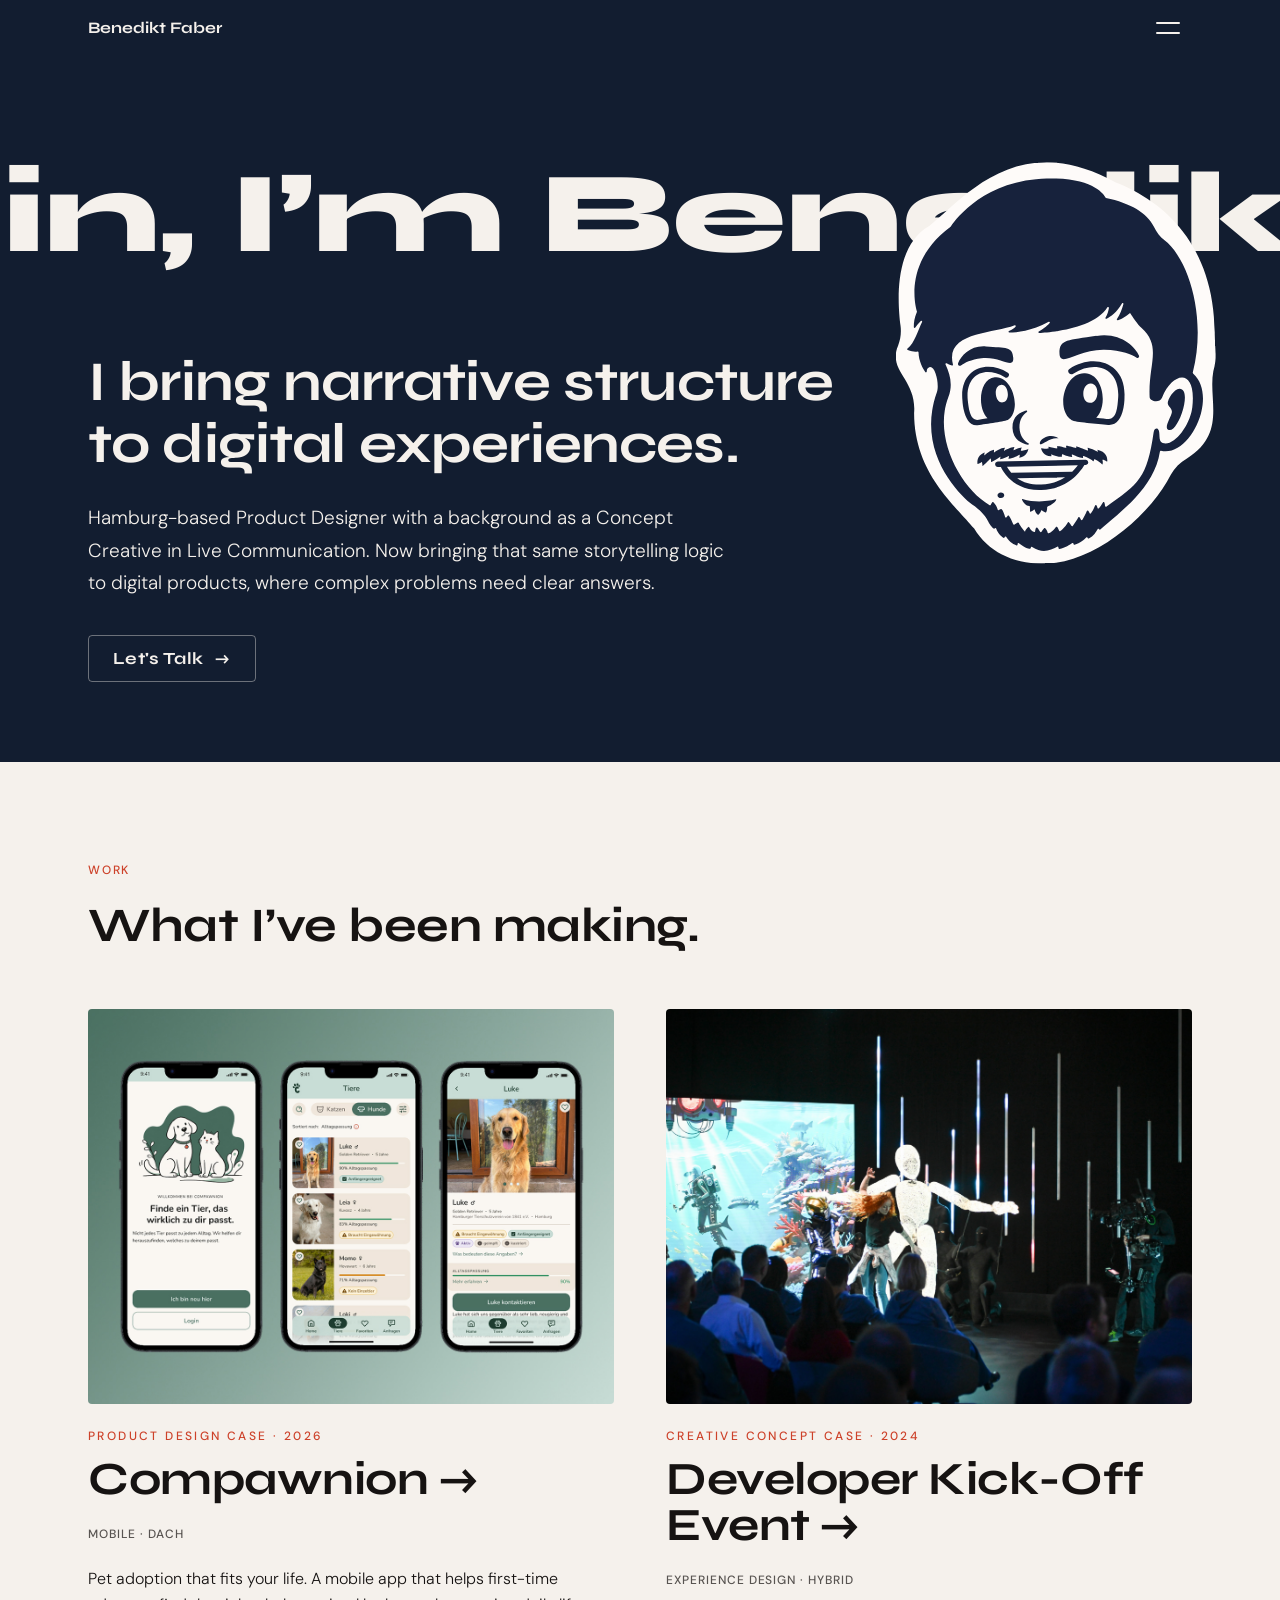
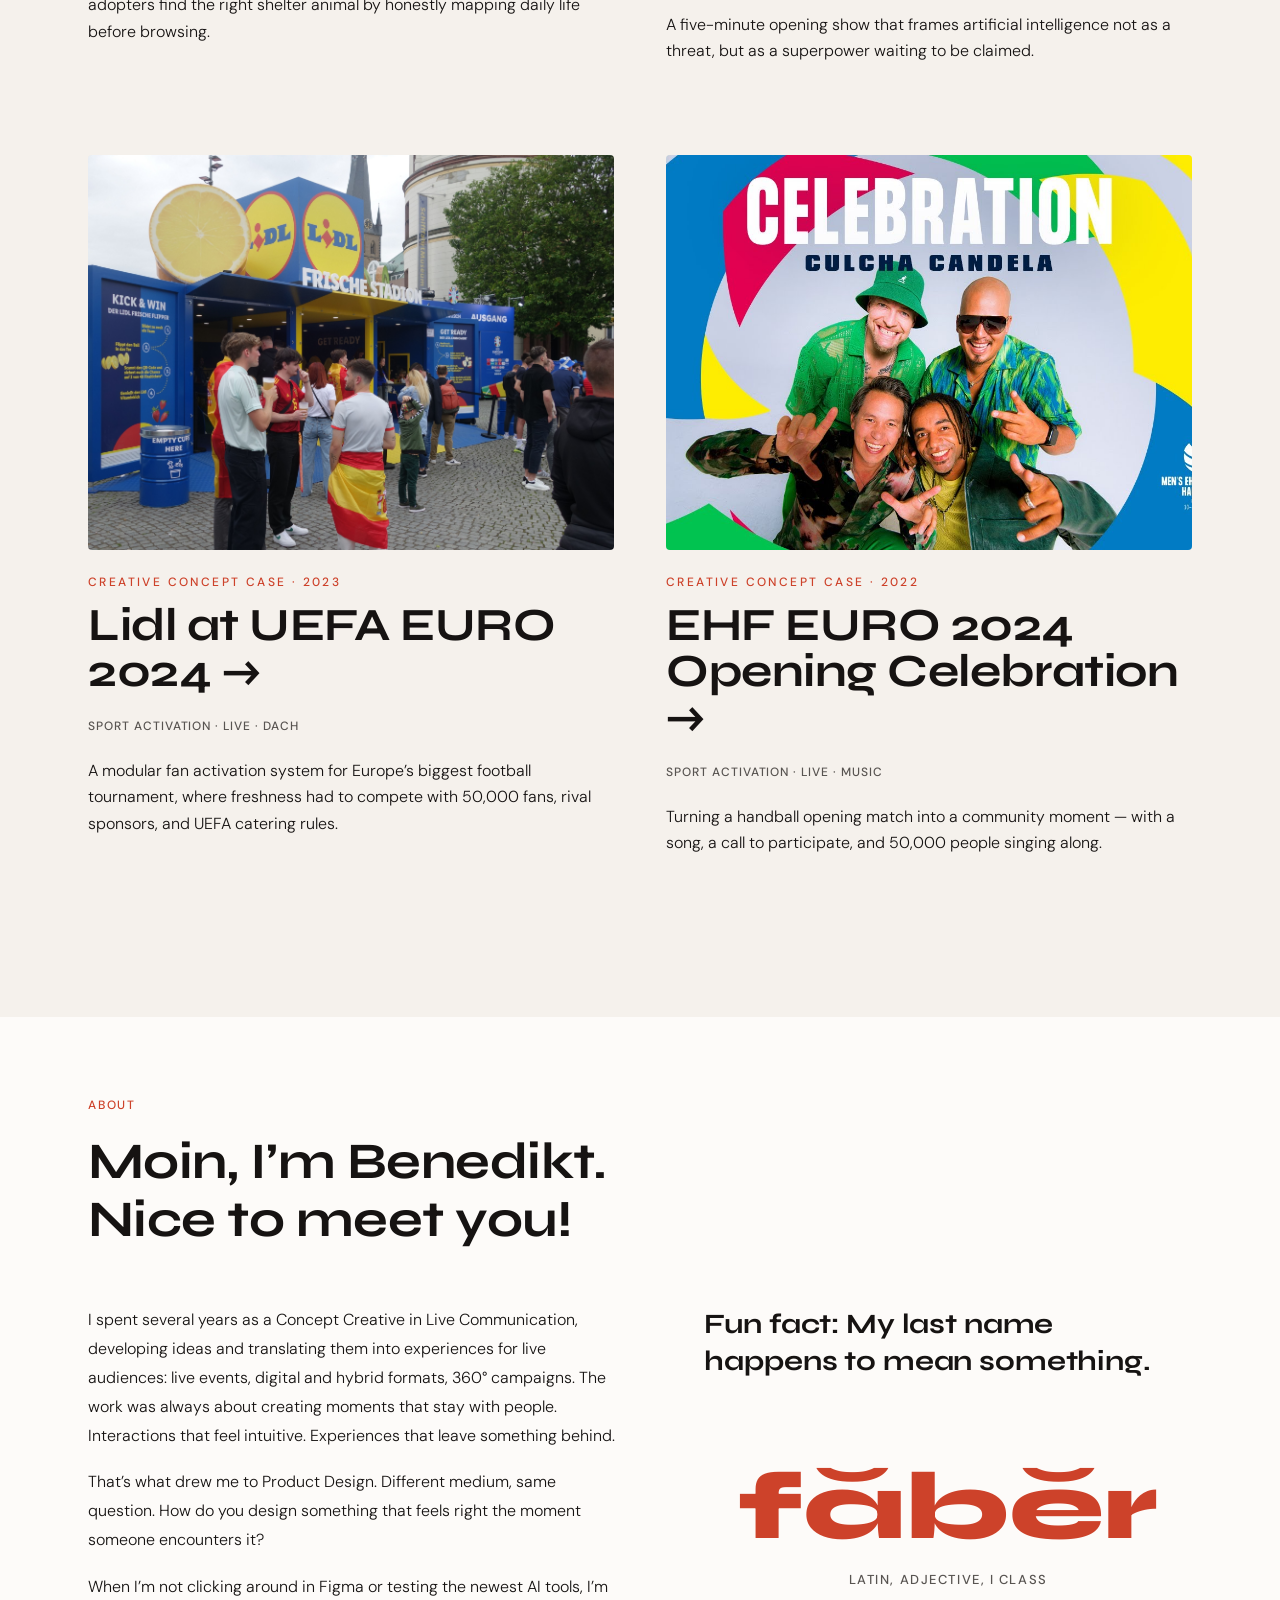
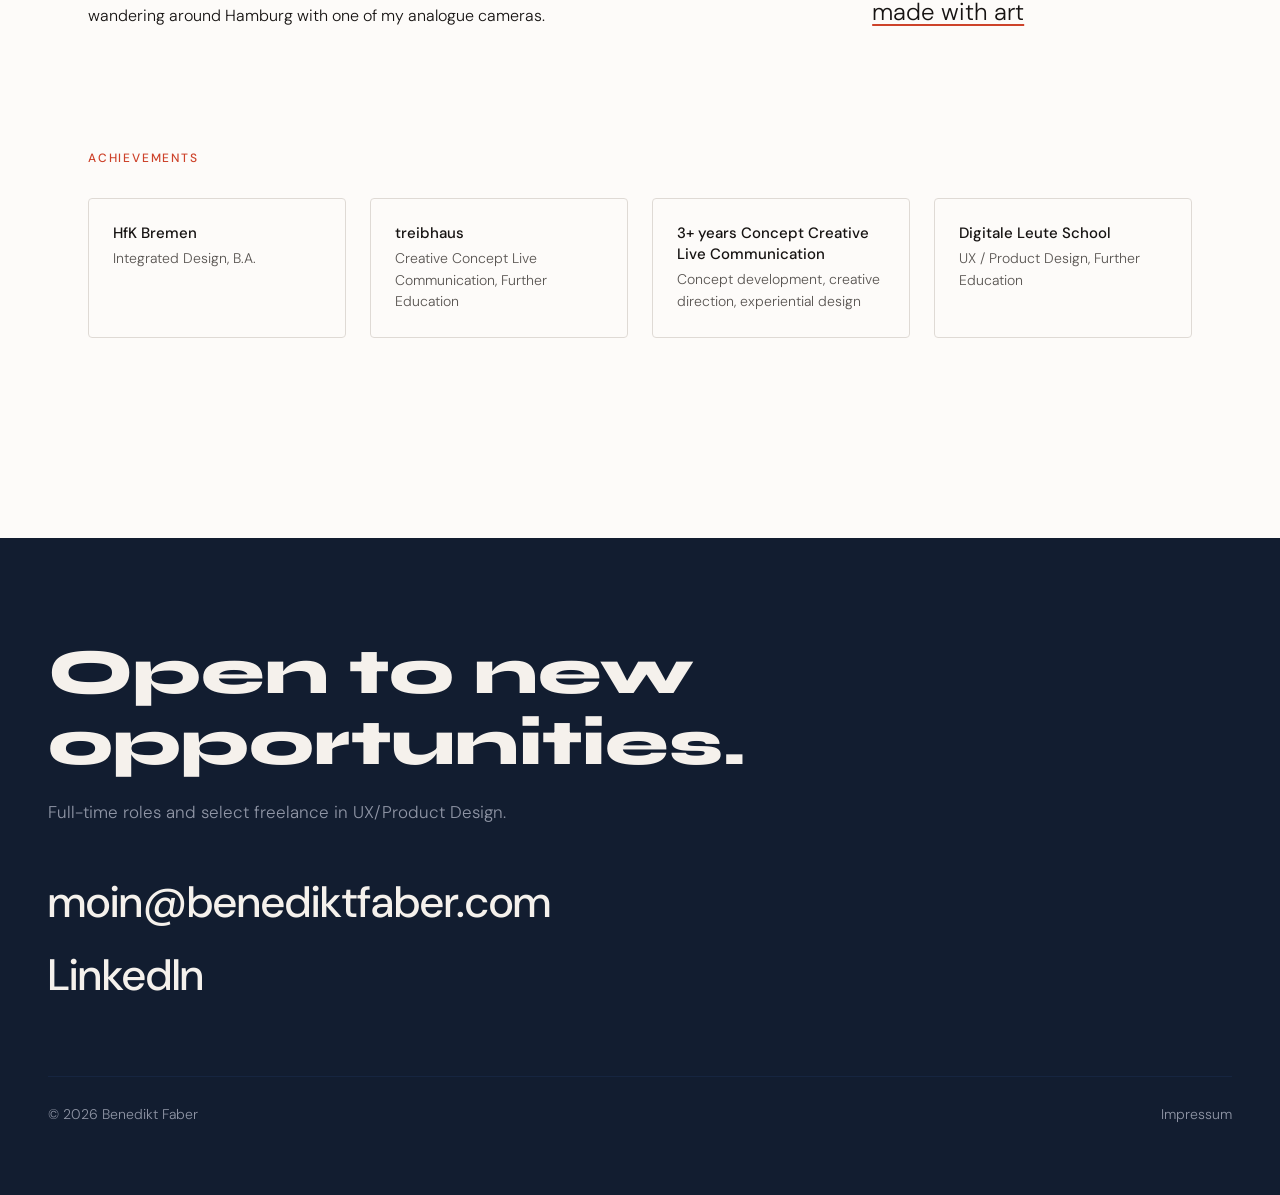
==== index.html @ 2e258d15 "Add files via upload" ====
<!DOCTYPE html>
<html lang="en">
<head>
  <meta charset="UTF-8">
  <meta name="viewport" content="width=device-width, initial-scale=1.0">
  <meta name="description" content="Benedikt Faber, Product Designer based in Hamburg. Storytelling structure from Live Communication carried into digital products.">
  <title>Benedikt Faber, Product Designer in Hamburg</title>
  <link rel="preconnect" href="https://fonts.googleapis.com">
  <link rel="preconnect" href="https://fonts.gstatic.com" crossorigin>
  <link rel="stylesheet" href="shared.css">
  <link rel="stylesheet" href="styles.css">
  <script>
    // If we arrived with a hash (e.g. /#work from a project page),
    // strip it from the URL so the browser doesn't auto-jump. scripts.js
    // will smooth-scroll to the target after page load so the user
    // sees the top of the page first.
    if (window.location.hash) {
      window.__deferredHash = window.location.hash;
      history.replaceState(null, '', window.location.pathname + window.location.search);
    }
    // Page fade: if we arrived here via an internal link, mark the
    // document so the body renders at opacity 0 from first paint.
    // scripts.js fades it back in after the first frame.
    try {
      if (sessionStorage.getItem('pageFadeIn') === 'true') {
        sessionStorage.removeItem('pageFadeIn');
        document.documentElement.dataset.pageFade = 'covering';
      }
    } catch (e) {}
  </script>
</head>
<body>
  <!-- NAV -->
  <nav aria-label="Primary">
    <div class="nav-inner">
      <a href="/" class="nav-logo">Benedikt Faber</a>
      <button class="nav-hamburger" type="button" aria-label="Open menu" aria-controls="nav-overlay" aria-expanded="false">
        <span></span>
        <span></span>
      </button>
    </div>
  </nav>

  <div class="nav-overlay" id="nav-overlay" role="dialog" aria-modal="true" aria-label="Menu">
    <ul class="nav-overlay-links">
      <li><a href="#work">Work</a></li>
      <li><a href="#about">About</a></li>
      <li><a href="#contact">Contact</a></li>
    </ul>
  </div>

  <!-- HERO -->
  <header class="hero">
    <div class="hero-inner">
      <div class="marquee-wrapper" aria-hidden="true">
        <div class="marquee-track">
          <span class="marquee-content">Moin, I&rsquo;m Benedikt.&nbsp;&nbsp;Moin, I&rsquo;m Benedikt.&nbsp;&nbsp;Moin, I&rsquo;m Benedikt.&nbsp;&nbsp;Moin, I&rsquo;m Benedikt.&nbsp;&nbsp;</span>
          <span class="marquee-content">Moin, I&rsquo;m Benedikt.&nbsp;&nbsp;Moin, I&rsquo;m Benedikt.&nbsp;&nbsp;Moin, I&rsquo;m Benedikt.&nbsp;&nbsp;Moin, I&rsquo;m Benedikt.&nbsp;&nbsp;</span>
        </div>
      </div>

      <div class="hero-row">
        <div class="hero-text">
          <h1 class="hero-h1">I bring narrative structure <br/> to digital experiences.</h1>
          <p class="hero-sub">Hamburg-based Product Designer with a background as a Concept Creative in Live Communication. Now bringing that same storytelling logic to digital products, where complex problems need clear answers.</p>
          <a href="#contact" class="hero-cta">
            <span class="hero-cta-label">Let's Talk</span>
            <span class="hero-cta-arrow" aria-hidden="true">&rarr;</span>
          </a>
        </div>
      </div>

      <img class="hero-illustration" src="bobbleheadillu-modified.svg" alt="Benedikt Faber illustration" width="362" height="454">
    </div>
  </header>

  <!-- WORK -->
  <section class="work" id="work">
    <div class="work-inner">
      <span class="section-label accent">Work</span>
      <h2 class="work-heading">What I&rsquo;ve been making.</h2>
      <div class="work-grid">
        <a href="compawnion.html" class="work-card reveal">
          <div class="work-card-tile">
            <img src="img/compawnion/main_screen.jpg" alt="Compawnion app on three iPhone screens: welcome with a hand-drawn dog and cat illustrating &ldquo;Finde ein Tier, das wirklich zu dir passt&rdquo;, an animal browse list with everyday-life fit scores, and a detail view for Luke, a golden retriever." width="1200" height="900">
          </div>
          <div class="work-card-header">
            <span class="work-card-tile-eyebrow">Product Design Case &middot; 2026</span>
            <span class="work-card-tile-name">Compawnion &rarr;</span>
          </div>
          <div class="work-card-tag">Mobile &middot; DACH</div>
          <p class="work-card-desc">Pet adoption that fits your life. A mobile app that helps first-time adopters find the right shelter animal by honestly mapping daily life before browsing.</p>
        </a>

        <a href="developer-kickoff-opening-show.html" class="work-card reveal">
          <div class="work-card-tile">
            <img src="img/developer-kickoff/developer-kickoff-1.jpg" alt="Dundu, a three-meter illuminated puppet figure, with outstretched arms behind a dancer in the foreground and a large LED screen displaying digital content." width="1800" height="1000">
          </div>
          <div class="work-card-header">
            <span class="work-card-tile-eyebrow">Creative Concept Case &middot; 2024</span>
            <span class="work-card-tile-name">Developer Kick-Off Event &rarr;</span>
          </div>
          <div class="work-card-tag">Experience Design &middot; Hybrid</div>
          <p class="work-card-desc">A five-minute opening show that frames artificial intelligence not as a threat, but as a superpower waiting to be claimed.</p>
        </a>

        <a href="lidl-uefa-euro-24.html" class="work-card reveal">
          <div class="work-card-tile">
            <img src="img/lidl-euro/frische-stadion-duesseldorf.jpg" alt="The Lidl Frische Stadion at the UEFA EURO 2024 Fan Zone in Düsseldorf, showing the branded blue container structure with oversized lemon on top and fans gathered outside." width="1600" height="900">
          </div>
          <div class="work-card-header">
            <span class="work-card-tile-eyebrow">Creative Concept Case &middot; 2023</span>
            <span class="work-card-tile-name">Lidl at UEFA EURO 2024 &rarr;</span>
          </div>
          <div class="work-card-tag">Sport Activation &middot; Live &middot; DACH</div>
          <p class="work-card-desc">A modular fan activation system for Europe&rsquo;s biggest football tournament, where freshness had to compete with 50,000 fans, rival sponsors, and UEFA catering rules.</p>
        </a>

        <a href="ehf-euro-opening-celebration.html" class="work-card reveal">
          <div class="work-card-tile">
            <img src="img/ehf-euro/ehf-euro-1.jpg" alt="Official &lsquo;Celebration&rsquo; artwork featuring Culcha Candela with the EHF EURO 2024 logo." width="1800" height="1000">
          </div>
          <div class="work-card-header">
            <span class="work-card-tile-eyebrow">Creative Concept Case &middot; 2022</span>
            <span class="work-card-tile-name">EHF EURO 2024 Opening Celebration &rarr;</span>
          </div>
          <div class="work-card-tag">Sport Activation &middot; Live &middot; Music</div>
          <p class="work-card-desc">Turning a handball opening match into a community moment &mdash; with a song, a call to participate, and 50,000 people singing along.</p>
        </a>
      </div>
    </div>
  </section>

  <!-- ABOUT -->
  <section class="about" id="about">
    <div class="about-inner">
      <span class="section-label accent">About</span>
      <h2 class="about-headline">Moin, I&rsquo;m Benedikt.<br/>Nice to meet you!</h2>
      <div class="about-grid">
        <div class="about-text-col">
          <div class="about-body">
            <p>I spent several years as a Concept Creative in Live Communication, developing ideas and translating them into experiences for live audiences: live events, digital and hybrid formats, 360° campaigns. The work was always about creating moments that stay with people. Interactions that feel intuitive. Experiences that leave something behind.</p>
            <p>That&rsquo;s what drew me to Product Design. Different medium, same question. How do you design something that feels right the moment someone encounters it?</p>
            <p>When I&rsquo;m not clicking around in Figma or testing the newest AI tools, I&rsquo;m wandering around Hamburg with one of my analogue cameras.</p>
          </div>
        </div>

        <div class="about-faber">
          <h3 class="about-faber-headline">Fun fact: My last name happens to mean something.</h3>
          <div class="faber-inner">
            <span class="faber-word">făbĕr</span>
            <span class="faber-latin">Latin, adjective, I class</span>
            <span class="faber-meaning"><span class="made">made with art</span></span>
          </div>
        </div>
      </div>

      <div class="about-achievements">
        <span class="section-label accent">Achievements</span>
        <div class="cv-list">
          <div class="cv-item reveal">
            <div class="cv-item-title">HfK Bremen</div>
            <div class="cv-item-subtitle">Integrated Design, B.A.</div>
          </div>
          <div class="cv-item reveal">
            <div class="cv-item-title">treibhaus</div>
            <div class="cv-item-subtitle">Creative Concept Live Communication, Further Education</div>
          </div>
          <div class="cv-item reveal">
            <div class="cv-item-title">3+ years Concept Creative Live Communication</div>
            <div class="cv-item-subtitle">Concept development, creative direction, experiential design</div>
          </div>
          <div class="cv-item reveal">
            <div class="cv-item-title">Digitale Leute School</div>
            <div class="cv-item-subtitle">UX / Product Design, Further Education</div>
          </div>
        </div>
      </div>
    </div>
  </section>

  <!-- FOOTER / CONTACT -->
  <footer class="footer" id="contact">
    <div class="footer-inner">
      <h2 class="footer-headline">Open to new<br>opportunities.</h2>
      <p class="footer-subhead">Full-time roles and select freelance in UX/Product Design.</p>

      <div class="footer-contacts">
        <a class="footer-contact-link" href="mailto:moin@benediktfaber.com">moin@benediktfaber.com</a>
        <a class="footer-contact-link" href="https://www.linkedin.com/in/benediktfaber/" target="_blank" rel="noopener noreferrer">LinkedIn</a>
      </div>
    </div>
    <div class="footer-bottom">
      <span class="footer-copy">&copy; 2026 Benedikt Faber</span>
      <a class="footer-copy footer-bottom-link" href="/impressum">Impressum</a>
    </div>
  </footer>

  <button class="scroll-top" aria-label="Scroll to top">
    <svg viewBox="0 0 20 20" fill="none" aria-hidden="true">
      <path d="M10 16V4M10 4L5 9M10 4L15 9" stroke="currentColor" stroke-width="2" stroke-linecap="round" stroke-linejoin="round"/>
    </svg>
  </button>

  <script src="scripts.js"></script>
</body>
</html>
---- shared.css ----
/* ============================================================
   Benedikt Faber — Portfolio
   shared.css — variables, reset, base, nav, footer
   Loaded on every page before page-specific styles.
   ============================================================ */

@import url('https://fonts.googleapis.com/css2?family=Syne:wght@700;800&family=DM+Sans:ital,wght@0,300;0,400;0,500;1,300&display=swap');

:root {
  /* Palette is in OKLCH so neutrals share a warm hue family with the
     cream background. No pure black, no pure white — every surface
     carries a trace of the brand temperature. */
  --color-accent:       oklch(57.5% 0.18 32);     /* vermilion */
  --color-accent-soft:  oklch(57.5% 0.18 32 / 0.14);
  --color-dark:         oklch(23% 0.04 262);      /* deep navy */
  --color-bg:           oklch(96% 0.008 70);      /* warm cream */
  --color-bg-tinted:    oklch(93% 0.008 70);      /* deeper cream */
  --color-white:        oklch(99% 0.004 70);      /* warm near-white, never pure */
  --color-text:         oklch(19% 0.005 60);      /* near-black, warm */
  --color-muted:        oklch(45% 0.008 65);      /* muted warm gray */
  --color-footer-text:  oklch(96% 0.008 70);      /* same as bg */
  --color-footer-muted: oklch(67% 0.025 270);     /* cool gray-blue on navy */
  --color-border:       oklch(89% 0.008 65);      /* hairline */
  --color-dark-border:  oklch(26.5% 0.055 262);   /* navy hairline */

  /* Easing — stronger curves than default `ease` for intentional motion.
     Sourced from animations.dev. */
  --ease-out-soft:      cubic-bezier(0.23, 1, 0.32, 1);
  --ease-in-out-strong: cubic-bezier(0.77, 0, 0.175, 1);
  --ease-drawer:        cubic-bezier(0.32, 0.72, 0, 1);
}

* {
  box-sizing: border-box;
  margin: 0;
  padding: 0;
}

html {
  scroll-behavior: smooth;
  overflow-x: clip;
  /* Navy canvas: shows through during the page-transition translate
     (when body is offset and reveals html behind it) and during iOS
     overscroll rubber-band. Matching the nav surface means the
     exposed strip reads as nav thickness rather than an empty gap. */
  background: var(--color-dark);
  /* Suppress the native gray rectangle on tap; the JS-driven
     `.is-tapped` flash owns mobile touch feedback. */
  -webkit-tap-highlight-color: transparent;
}

body {
  font-family: 'DM Sans', sans-serif;
  font-weight: 300;
  background: var(--color-dark);
  color: var(--color-text);
  padding-top: 56px;
  overflow-x: clip;
  -webkit-font-smoothing: antialiased;
  -moz-osx-font-smoothing: grayscale;
}

img {
  max-width: 100%;
  display: block;
}

a {
  text-decoration: none;
  color: inherit;
  transition: color 220ms var(--ease-out-soft);
}

button {
  font-family: inherit;
  background: none;
  border: none;
  cursor: pointer;
  color: inherit;
}

/* ============================================================
   FOCUS-VISIBLE SYSTEM
   The desktop custom cursor uses `cursor: none`, so without a
   keyboard-visible focus ring the entire site is invisible to
   tab-navigators. Vermilion ring on light surfaces, cream ring on
   dark. Offset clears the rounded affordances so it reads as a
   halo, not a stamp.
   ============================================================ */

:focus {
  outline: none;
}

:focus-visible {
  outline: 2px solid var(--color-accent);
  outline-offset: 3px;
  border-radius: 2px;
}

nav :focus-visible,
.nav-overlay :focus-visible,
.footer :focus-visible,
.hero :focus-visible,
.cs-section.bg-dark :focus-visible {
  outline-color: var(--color-footer-text);
}

.work-card:focus-visible,
.work-feature:focus-visible {
  outline-offset: 6px;
}

/* ============================================================
   NAV
   Hamburger-only on every viewport.
   ============================================================ */

nav {
  position: fixed;
  top: 0;
  left: 0;
  right: 0;
  height: 56px;
  background: var(--color-dark);
  /* Stacks above all in-page content; only the custom cursor (10002)
     sits higher. */
  z-index: 10001;
}

.nav-inner {
  max-width: 1200px;
  width: 100%;
  margin: 0 auto;
  padding: 0 48px;
  height: 100%;
  display: flex;
  align-items: center;
  justify-content: space-between;
}

.nav-logo {
  font-family: 'Syne', sans-serif;
  font-weight: 700;
  font-size: 16px;
  color: var(--color-footer-text);
  text-decoration: none;
  line-height: 1;
  transition: color 220ms var(--ease-out-soft);
}

@media (hover: hover) {
  .nav-logo:hover {
    color: var(--color-accent);
  }
}

.nav-hamburger {
  background: none;
  border: none;
  cursor: pointer;
  padding: 8px;
  display: flex;
  flex-direction: column;
  justify-content: center;
  align-items: center;
  gap: 8px;
  width: 48px;
  height: 48px;
  position: relative;
  z-index: 300;
  transition: transform 140ms var(--ease-out-soft);
}

.nav-hamburger:active {
  transform: scale(0.94);
}

.nav-hamburger span {
  display: block;
  width: 24px;
  height: 2px;
  background: var(--color-footer-text);
  border-radius: 1px;
  transform-origin: center;
  transition: transform 280ms var(--ease-out-soft),
              opacity 280ms var(--ease-out-soft),
              background 220ms var(--ease-out-soft);
}

@media (hover: hover) {
  .nav-hamburger:hover span {
    background: var(--color-accent);
  }
}

.nav-hamburger.is-open span:first-child {
  transform: translateY(5px) rotate(45deg);
}

.nav-hamburger.is-open span:last-child {
  transform: translateY(-5px) rotate(-45deg);
}

.nav-overlay {
  position: fixed;
  top: 0;
  left: 0;
  width: 100vw;
  height: 100dvh;
  background: var(--color-dark);
  z-index: 200;
  display: flex;
  flex-direction: column;
  align-items: center;
  justify-content: center;
  gap: 40px;
  /* Always rendered, hidden via opacity so it can transition.
     The faint scale gives the overlay weight on entry — without it
     the panel materializes flat, which feels insubstantial for a
     full-viewport surface. */
  opacity: 0;
  transform: scale(0.97);
  transform-origin: top right;
  visibility: hidden;
  pointer-events: none;
  transition: opacity 260ms var(--ease-out-soft),
              transform 320ms var(--ease-out-soft),
              visibility 0ms linear 320ms;
}

.nav-overlay.is-open {
  opacity: 1;
  transform: scale(1);
  visibility: visible;
  pointer-events: auto;
  transition: opacity 260ms var(--ease-out-soft),
              transform 320ms var(--ease-out-soft),
              visibility 0ms linear 0ms;
}

.nav-overlay-links {
  list-style: none;
  display: flex;
  flex-direction: column;
  align-items: center;
  gap: 40px;
  padding: 0;
  margin: 0;
}

.nav-overlay-links a {
  display: inline-block;
  font-family: 'Syne', sans-serif;
  font-weight: 700;
  font-size: 36px;
  color: var(--color-footer-text);
  text-decoration: none;
  /* Each link starts shifted + faded; on .is-open they cascade in. */
  opacity: 0;
  transform: translateY(10px);
  transition: opacity 280ms var(--ease-out-soft),
              transform 320ms var(--ease-out-soft),
              color 220ms var(--ease-out-soft);
}

.nav-overlay.is-open .nav-overlay-links a {
  opacity: 1;
  transform: translateY(0);
}

/* Stagger the cascade — small, deliberate delays. */
.nav-overlay.is-open .nav-overlay-links li:nth-child(1) a { transition-delay: 80ms; }
.nav-overlay.is-open .nav-overlay-links li:nth-child(2) a { transition-delay: 140ms; }
.nav-overlay.is-open .nav-overlay-links li:nth-child(3) a { transition-delay: 200ms; }

@media (hover: hover) {
  .nav-overlay-links a:hover {
    color: var(--color-accent);
  }
}

.nav-overlay-links a.active {
  text-decoration: underline;
  text-decoration-color: var(--color-accent);
  text-underline-offset: 6px;
}

/* ============================================================
   FOOTER
   ============================================================ */

.footer {
  background: var(--color-dark);
  padding: 100px 48px 72px;
  width: 100%;
}

.footer-inner {
  max-width: 1200px;
  margin: 0 auto;
}

.footer-headline {
  font-family: 'Syne', sans-serif;
  font-weight: 800;
  font-size: clamp(32px, 5vw, 64px);
  color: var(--color-footer-text);
  line-height: 1.1;
}

.footer-subhead {
  margin-top: 20px;
  font-family: 'DM Sans', sans-serif;
  font-weight: 300;
  font-size: 17px;
  color: var(--color-footer-muted);
  line-height: 1.55;
}

.footer-contacts {
  margin-top: 48px;
  display: flex;
  flex-direction: column;
  gap: 16px;
}

.footer-contact-link {
  display: inline-block;
  font-family: 'DM Sans', sans-serif;
  font-weight: 500;
  font-size: clamp(28px, 3.5vw, 44px);
  color: var(--color-footer-text);
  text-decoration: none;
  line-height: 1.3;
  transition: color 220ms var(--ease-out-soft);
  width: fit-content;
}

@media (hover: hover) {
  .footer-contact-link:hover {
    color: var(--color-accent);
  }
}

.footer-bottom {
  max-width: 1200px;
  margin: 72px auto 0;
  padding-top: 28px;
  border-top: 1px solid var(--color-dark-border);
  display: flex;
  justify-content: space-between;
  align-items: center;
  gap: 24px;
  flex-wrap: wrap;
}

.footer-copy {
  font-family: 'DM Sans', sans-serif;
  font-weight: 300;
  font-size: 14px;
  color: var(--color-footer-muted);
}


/* ============================================================
   RESPONSIVE — nav + footer only
   ============================================================ */

@media (max-width: 1024px) {
  .nav-inner {
    padding: 0 32px;
  }
  .footer {
    padding-left: 32px;
    padding-right: 32px;
  }
}

@media (max-width: 768px) {
  .nav-inner {
    padding: 0 24px;
  }

  .footer {
    padding: 80px 24px 56px;
  }

  .footer-inner {
    flex-direction: column;
    gap: 48px;
  }

  .footer-bottom {
    flex-direction: column;
    align-items: flex-start;
    gap: 16px;
  }

  .scroll-top {
    right: 20px;
    bottom: 20px;
    width: 44px;
    height: 44px;
  }
}

/* ============================================================
   CUSTOM CURSOR (desktop only — disabled on touch devices)
   ============================================================ */

@media (pointer: fine) {
  body,
  a,
  button,
  label,
  input,
  textarea,
  select,
  .work-card,
  .work-feature,
  .nav-hamburger,
  .nav-logo,
  .scroll-top,
  .video-frame {
    cursor: none;
  }
}

.cursor {
  position: fixed;
  top: 0;
  left: 0;
  width: 32px;
  height: 32px;
  border-radius: 50%;
  /* Solid cursor; the colour switches by surface (see .surface-* below).
     Default = dark blue for light/cream/white surfaces. */
  background: var(--color-dark);
  border: 2px solid transparent;
  pointer-events: none;
  /* Above the nav (10001) so the cursor stays on top of every layer
     — it's the user's pointer, it should never be occluded. */
  z-index: 10002;
  opacity: 0;
  will-change: transform;
  transition: opacity 200ms var(--ease-out-soft),
              width 220ms var(--ease-out-soft),
              height 220ms var(--ease-out-soft),
              margin 220ms var(--ease-out-soft),
              background-color 200ms var(--ease-out-soft),
              border-color 200ms var(--ease-out-soft);
}

/* Center dot — invisible by default, fades in on hover */
.cursor::after {
  content: '';
  position: absolute;
  top: 50%;
  left: 50%;
  width: 6px;
  height: 6px;
  border-radius: 50%;
  background: var(--color-dark);
  transform: translate(-50%, -50%);
  opacity: 0;
  transition: opacity 200ms var(--ease-out-soft),
              background-color 200ms var(--ease-out-soft);
}

/* Orange surface (hero) → white cursor */
.cursor.surface-orange {
  background: var(--color-white);
}

.cursor.surface-orange::after {
  background: var(--color-white);
}

/* Dark surfaces (nav, footer, bg-dark sections, overlay) → orange cursor */
.cursor.surface-dark {
  background: var(--color-accent);
}

.cursor.surface-dark::after {
  background: var(--color-accent);
}

.cursor.is-active {
  opacity: 1;
}

/* Hover state — circle becomes a ring with a center dot. Size grows.
   Hover color mapping:
     • light/white/cream surfaces → orange
     • orange hero                → orange (matches the surface accent)
     • dark surfaces              → white */
.cursor.is-hover {
  width: 64px;
  height: 64px;
  margin: -16px 0 0 -16px;
  background: transparent;
  border-color: var(--color-accent);
}

.cursor.is-hover::after {
  background: var(--color-accent);
  opacity: 1;
}

/* Play-triangle icon child — used over video frames. Rounded corners
   come from stroke-linejoin: round on the SVG path, which the JS
   injects on cursor creation. Cream color regardless of surface so
   the cursor reads consistently against the dark video scrim. */
.cursor-play {
  position: absolute;
  top: 50%;
  left: 50%;
  width: 16px;
  height: 18px;
  transform: translate(-50%, -50%);
  color: var(--color-footer-text);
  opacity: 0;
  pointer-events: none;
  transition: opacity 200ms var(--ease-out-soft);
}

/* Video-hover state is self-sufficient — defines its own ring growth +
   cream border so the cursor stays correct even when the underlying
   overlay button flips to display:none on play (which fires mouseleave
   on the button and would otherwise strip .is-hover). */
.cursor.is-video-hover {
  width: 64px;
  height: 64px;
  margin: -16px 0 0 -16px;
  background: transparent;
  border-color: var(--color-footer-text);
}

.cursor.is-video-hover .cursor-play {
  opacity: 1;
}

/* When the play triangle is showing, hide the center dot. */
.cursor.is-video-hover::after {
  opacity: 0;
}

.cursor.is-hover.surface-dark {
  border-color: var(--color-white);
}

.cursor.is-hover.surface-dark::after {
  background: var(--color-white);
}

/* Click state — shrinks back to the non-hover 32px size while
   keeping the ring + center-dot style. Triggered on any mousedown. */
.cursor.is-click {
  width: 32px;
  height: 32px;
  margin: 0;
  background: transparent;
  border-color: var(--color-accent);
}

.cursor.is-click::after {
  background: var(--color-accent);
  opacity: 1;
}

.cursor.is-click.surface-dark {
  border-color: var(--color-white);
}

.cursor.is-click.surface-dark::after {
  background: var(--color-white);
}

/* Click state over a video frame: ring shrinks to the normal 32px click
   size with cream border, the play triangle fades out. The ring with
   nothing inside is the press feedback. The ::after dot stays hidden
   (reserved for regular-hover states on non-video surfaces). */
.cursor.is-video-hover.is-click {
  width: 32px;
  height: 32px;
  margin: 0;
  border-color: var(--color-footer-text);
}

.cursor.is-video-hover.is-click::after {
  opacity: 0;
}

.cursor.is-video-hover.is-click .cursor-play {
  opacity: 0;
}

.cursor.is-video-hover.is-click .cursor-play {
  opacity: 0;
}

/* ============================================================
   PAGE TRANSITION (ASYMMETRIC LIFT)
   Exit is fast and intentional (the user already committed),
   enter is slower with a stronger deceleration (arrival sets
   context). The translateY echoes the card-lift vocabulary and
   the navy gap exposed during the slide matches the nav surface,
   so the composition reads as "content sliding into the nav
   frame" rather than a flat opacity swap.

   Sequence:
   • Click link → data-page-fade="exiting" (160ms exit) → nav
   • Destination page paints with data-page-fade="covering"
     (no transition, content parked 12px below opacity 0)
   • rAF×2 → data-page-fade="revealing" (320ms enter)
   • After enter, JS strips the attribute.

   The data attribute lives on <html>, set by the inline head
   script before <body> parses, so there's no FOUC.
   ============================================================ */

body {
  transition: opacity 320ms var(--ease-drawer),
              transform 320ms var(--ease-drawer);
}

/* Inline head script on the destination page sets this when the
   sessionStorage flag is present. Body is parked at opacity 0 and
   translated 12px down from first paint, with no transition so it
   snaps to position without animating from idle. */
html[data-page-fade="covering"] body {
  opacity: 0;
  transform: translateY(12px);
  transition: none;
}

/* After first paint, JS swaps to "revealing" and the base body
   transition runs the settle-in. */
html[data-page-fade="revealing"] body {
  opacity: 1;
  transform: translateY(0);
}

/* Triggered when the user clicks a same-origin link. Faster
   curve override — exit is brisk so the click feels responsive. */
html[data-page-fade="exiting"] body {
  opacity: 0;
  transform: translateY(-8px);
  transition: opacity 160ms var(--ease-out-soft),
              transform 160ms var(--ease-out-soft);
}

/* Reduced motion: no fade, no translate. Direct navigation. */
@media (prefers-reduced-motion: reduce) {
  body,
  html[data-page-fade] body {
    transition: none;
    opacity: 1;
    transform: none;
  }
}

/* ============================================================
   SCROLL-TO-TOP BUTTON
   ============================================================ */

.scroll-top {
  position: fixed;
  right: 32px;
  bottom: 32px;
  width: 48px;
  height: 48px;
  border-radius: 50%;
  background: var(--color-dark);
  color: var(--color-footer-text);
  border: 1.5px solid var(--color-footer-text);
  cursor: pointer;
  display: flex;
  align-items: center;
  justify-content: center;
  z-index: 90;
  opacity: 0;
  visibility: hidden;
  transform: translateY(8px);
  transition: opacity 260ms var(--ease-out-soft),
              transform 220ms var(--ease-out-soft),
              background 220ms var(--ease-out-soft),
              border-color 220ms var(--ease-out-soft),
              visibility 0s linear 260ms;
}

.scroll-top.visible {
  opacity: 1;
  visibility: visible;
  transform: translateY(0);
  transition: opacity 260ms var(--ease-out-soft),
              transform 220ms var(--ease-out-soft),
              background 220ms var(--ease-out-soft),
              border-color 220ms var(--ease-out-soft),
              visibility 0s linear 0s;
}

@media (hover: hover) {
  .scroll-top:hover {
    background: var(--color-accent);
  }
}

/* Press feedback — fast, instant confirmation that the button heard the user. */
.scroll-top.visible:active {
  transform: translateY(0) scale(0.95);
  transition: transform 110ms var(--ease-out-soft),
              background 220ms var(--ease-out-soft);
}

.scroll-top svg {
  width: 18px;
  height: 18px;
  display: block;
}

/* ============================================================
   TOUCH TAP FEEDBACK
   Hover styles are gated behind @media (hover: hover), so touch
   users would otherwise get no visual response. `:active` alone
   fires too briefly on a quick tap to register. Instead, JS
   applies `.is-tapped` on touchstart for ~360ms, holding the
   hover-equivalent treatment long enough to be clearly seen.
   The class is only ever added by touch events, so these rules
   stay dormant on mouse-only desktops.
   ============================================================ */
.nav-logo.is-tapped {
  color: var(--color-accent);
}
.nav-hamburger.is-tapped span {
  background: var(--color-accent);
}
.nav-overlay-links a.is-tapped {
  color: var(--color-accent);
}
.footer-contact-link.is-tapped {
  color: var(--color-accent);
}
.scroll-top.is-tapped {
  background: var(--color-accent);
}

/* ============================================================
   SCROLL REVEAL
   Elements with .reveal start slightly faded + offset. JS adds
   .is-visible via IntersectionObserver when they enter the viewport
   so they settle into place with intentional motion.
   ============================================================ */

.reveal {
  opacity: 0;
  transform: translateY(24px);
  transition: opacity 600ms var(--ease-out-soft),
              transform 600ms var(--ease-out-soft);
  will-change: transform, opacity;
}

.reveal.is-visible {
  opacity: 1;
  transform: translateY(0);
}

/* Stagger — small delays cascade items in a list so they land
   sequentially rather than all at once. */
.work-grid > .reveal.is-visible:nth-child(1) { transition-delay: 0ms; }
.work-grid > .reveal.is-visible:nth-child(2) { transition-delay: 80ms; }
.work-grid > .reveal.is-visible:nth-child(3) { transition-delay: 160ms; }
.work-grid > .reveal.is-visible:nth-child(4) { transition-delay: 240ms; }

.cv-list > .reveal.is-visible:nth-child(1) { transition-delay: 0ms; }
.cv-list > .reveal.is-visible:nth-child(2) { transition-delay: 70ms; }
.cv-list > .reveal.is-visible:nth-child(3) { transition-delay: 140ms; }
.cv-list > .reveal.is-visible:nth-child(4) { transition-delay: 210ms; }

.process-flow > .reveal.is-visible:nth-child(1) { transition-delay: 0ms; }
.process-flow > .reveal.is-visible:nth-child(3) { transition-delay: 80ms; }
.process-flow > .reveal.is-visible:nth-child(5) { transition-delay: 160ms; }
.process-flow > .reveal.is-visible:nth-child(7) { transition-delay: 240ms; }
.process-flow > .reveal.is-visible:nth-child(9) { transition-delay: 320ms; }

.persona-attrs > .reveal.is-visible:nth-child(1) { transition-delay: 0ms; }
.persona-attrs > .reveal.is-visible:nth-child(2) { transition-delay: 90ms; }
.persona-attrs > .reveal.is-visible:nth-child(3) { transition-delay: 180ms; }

.problem-stats > .reveal.is-visible:nth-child(1) { transition-delay: 0ms; }
.problem-stats > .reveal.is-visible:nth-child(2) { transition-delay: 90ms; }
.problem-stats > .reveal.is-visible:nth-child(3) { transition-delay: 180ms; }

/* Reduced motion — content is shown immediately, decorative motion
   is paused. Functional transitions degrade to instant. */
@media (prefers-reduced-motion: reduce) {
  html {
    scroll-behavior: auto;
  }

  .reveal,
  .reveal.is-visible {
    opacity: 1;
    transform: none;
    transition: none;
  }

  .nav-overlay,
  .nav-overlay.is-open,
  .nav-overlay-links a {
    transform: none;
    transition: opacity 100ms linear;
  }

  /* Marquee parking is handled by scripts.js — its rAF loop is gated
     behind a reduced-motion check, so the track never moves. */

  /* Hover-lift transforms on tiles. */
  .work-card,
  .work-feature,
  .work-card:hover,
  .work-card:active,
  .work-feature:hover,
  .work-feature:active,
  .cv-item,
  .cv-item:hover,
  .cv-item:active,
  .video-frame,
  .video-frame:hover,
  .video-frame:active {
    transition: color 220ms linear, border-color 220ms linear;
    transform: none;
  }

  .scroll-top,
  .scroll-top.visible {
    transform: none;
    transition: opacity 120ms linear, visibility 0s linear;
  }

  .cursor {
    transition: opacity 120ms linear;
  }
}
---- styles.css ----
/* ============================================================
   Benedikt Faber — Portfolio
   styles.css — page-specific styles only.
   Nav, footer, variables, reset and base live in shared.css.
   ============================================================ */

/* ============================================================
   GENERIC LAYOUT
   ============================================================ */

.container {
  max-width: 1200px;
  margin: 0 auto;
  padding: 0 48px;
}

.section-label {
  display: block;
  font-family: 'DM Sans', sans-serif;
  font-weight: 500;
  font-size: 12px;
  letter-spacing: 0.15em;
  text-transform: uppercase;
  color: var(--color-muted);
}

.section-label.accent {
  color: var(--color-accent);
}

.section-label.on-dark {
  color: var(--color-footer-muted);
}

/* On dark/inverted sections the vermilion accent fails WCAG AA against
   the navy surface. Promote primary labels to the cream surface color. */
.cs-section.bg-dark .section-label.accent {
  color: var(--color-footer-text);
}

h1, h2, h3 {
  font-family: 'Syne', sans-serif;
  font-weight: 700;
}

/* ============================================================
   PLACEHOLDER (shared pattern)
   ============================================================ */

.placeholder {
  background: var(--color-bg-tinted);
  background-image: repeating-linear-gradient(
    45deg,
    var(--color-border) 0px,
    var(--color-border) 1px,
    transparent 1px,
    transparent 8px
  );
  border-radius: 4px;
  display: flex;
  align-items: center;
  justify-content: center;
  width: 100%;
}

.placeholder-label {
  font-family: 'DM Sans', sans-serif;
  font-weight: 500;
  font-size: 12px;
  text-transform: uppercase;
  letter-spacing: 0.1em;
  color: var(--color-muted);
  padding: 16px;
  text-align: center;
}

/* When a placeholder holds an actual image, the img fills the wrapper
   edge-to-edge and inherits the 4px corner radius. */
.placeholder > img {
  width: 100%;
  height: 100%;
  object-fit: cover;
  display: block;
  border-radius: inherit;
}

.placeholder.aspect-16-9 { aspect-ratio: 16 / 9; }
.placeholder.aspect-16-8 { aspect-ratio: 16 / 8; }
.placeholder.aspect-16-7 { aspect-ratio: 16 / 7; }
.placeholder.aspect-4-3  { aspect-ratio: 4 / 3; }
.placeholder.aspect-3-4  { aspect-ratio: 3 / 4; }

.placeholder.on-dark {
  background-color: var(--color-dark-border);
  background-image: repeating-linear-gradient(
    45deg,
    #2A3B5C 0px,
    #2A3B5C 1px,
    transparent 1px,
    transparent 8px
  );
}

.placeholder.on-dark .placeholder-label {
  color: var(--color-footer-muted);
  font-weight: 300;
}

/* ============================================================
   HERO (index)
   ============================================================ */

.hero {
  background: var(--color-dark);
  min-height: auto;
  position: relative;
}

.hero-inner {
  position: relative;
  /* No overflow set — the marquee track is clipped by its own wrapper.
     The illustration's right bleed is contained by body { overflow-x: hidden }
     in shared.css, allowing its bottom to extend visually past the hero. */
  display: flow-root;
}

.marquee-wrapper {
  overflow: hidden;
  position: relative;
  z-index: 1;
  width: 100%;
  margin-top: 100px;
}

/* JS owns the transform — see scripts.js marqueeTick (rAF loop with
   scroll-velocity multiplier). No CSS animation needed; the loop is
   the source of truth and respects reduced-motion via its gating
   check. */
.marquee-track {
  display: flex;
  width: max-content;
}

.marquee-content {
  font-family: 'Syne', sans-serif;
  font-weight: 800;
  font-size: clamp(64px, 9vw, 120px);
  color: var(--color-footer-text);
  white-space: nowrap;
  padding-right: 80px;
  line-height: 1;
}

.hero-row {
  max-width: 1200px;
  margin: 0 auto;
  padding: 80px 48px;
  position: relative;
  z-index: 1;
}

.hero-text {
  width: 100%;
}

.hero-h1 {
  font-family: 'Syne', sans-serif;
  font-weight: 700;
  font-size: clamp(34px, 4.6vw, 56px);
  color: var(--color-footer-text);
  line-height: 1.1;
  letter-spacing: -0.015em;
  max-width: 780px;
}

.hero-sub {
  margin-top: 28px;
  max-width: 640px;
  font-family: 'DM Sans', sans-serif;
  font-weight: 300;
  font-size: clamp(16px, 1.9vw, 19px);
  color: var(--color-footer-text);
  opacity: 1;
  line-height: 1.7;
}

.hero-cta {
  display: inline-flex;
  align-items: center;
  gap: 12px;
  margin-top: 36px;
  padding: 14px 24px;
  font-family: 'Syne', sans-serif;
  font-weight: 700;
  font-size: clamp(15px, 1.4vw, 17px);
  letter-spacing: 0.02em;
  color: var(--color-footer-text);
  background: transparent;
  border: 1px solid oklch(96% 0.008 70 / 0.4);
  border-radius: 4px;
  width: fit-content;
  transform-origin: center;
  transition: transform 320ms var(--ease-out-soft),
              color 240ms var(--ease-out-soft),
              background-color 240ms var(--ease-out-soft),
              border-color 240ms var(--ease-out-soft);
}

.hero-cta-label,
.hero-cta-arrow {
  display: inline-block;
  line-height: 1;
}

.hero-cta-arrow {
  transition: transform 240ms var(--ease-out-soft);
}

@media (hover: hover) {
  .hero-cta:hover {
    color: var(--color-footer-text);
    background: transparent;
    border-color: var(--color-accent);
    transform: translateY(-2px) scale(1.02);
  }

  .hero-cta:hover .hero-cta-arrow {
    transform: translateX(4px);
  }
}

/* Press feedback — fast tactile confirmation; overrides the hover lift. */
.hero-cta:active {
  transform: translateY(0) scale(0.96);
  transition: transform 140ms var(--ease-out-soft),
              border-color 200ms var(--ease-out-soft);
}

@media (prefers-reduced-motion: reduce) {
  .hero-cta,
  .hero-cta:hover,
  .hero-cta:active,
  .hero-cta:hover .hero-cta-arrow {
    transform: none;
    transition: color 200ms linear,
                background-color 200ms linear,
                border-color 200ms linear;
  }
}

.faber-def {
  display: inline-block;
  margin-top: 32px;
  border: 1px solid rgba(247, 244, 239, 0.3);
  padding: 14px 18px;
  background: transparent;
}

.faber-def .faber-def-tag {
  display: block;
  font-family: 'DM Sans', sans-serif;
  font-weight: 500;
  font-size: 12px;
  text-transform: uppercase;
  letter-spacing: 0.12em;
  color: rgba(247, 244, 239, 0.6);
}

.faber-def .faber-def-meaning {
  display: block;
  margin-top: 6px;
  font-family: 'DM Sans', sans-serif;
  font-weight: 300;
  font-style: italic;
  font-size: 14px;
  color: var(--color-footer-text);
}

.faber-def .faber-def-meaning .ingenious {
  text-decoration: underline;
  text-decoration-color: rgba(247, 244, 239, 0.5);
  text-underline-offset: 3px;
}

.hero-illustration {
  position: absolute;
  right: 5%;
  top: 15%;
  width: clamp(200px, 25vw, 520px);
  transform: rotate(-2deg);
  z-index: 2;
  display: block;
  height: auto;
}

/* ============================================================
   DESIGN PROCESS
   ============================================================ */

.process {
  /* Fluid sizes — everything in this block scales from these vars,
     so the diagram stays horizontal and legible from 320px up. */
  --circle-size: clamp(56px, 11vw, 110px);
  --icon-size: clamp(22px, 4.4vw, 44px);
  --label-font: clamp(11px, 1.5vw, 18px);
  --label-gap: clamp(10px, 1.5vw, 20px);
  --arrow-max: clamp(20px, 8vw, 100px);
  --iter-overhang: clamp(56px, 8.8vw, 88px);
  --iter-label-font: clamp(9px, 1.2vw, 13px);

  background: var(--color-white);
  /* Top padding compensates for the iterate arrows that overhang the
     diagram, so the gap above matches the gap to the About section. */
  padding: clamp(140px, 18vw, 200px) 0 clamp(80px, 10vw, 120px);
  width: 100%;
}

.process-inner {
  max-width: 1200px;
  margin: 0 auto;
  padding: 0 clamp(24px, 4vw, 48px);
}

.process-heading {
  font-family: 'Syne', sans-serif;
  font-weight: 700;
  font-size: clamp(28px, 4vw, 48px);
  color: var(--color-text);
  line-height: 1.15;
  margin-bottom: clamp(56px, 10vw, 120px);
}

.process-diagram {
  position: relative;
}

/* Wraps the iterate SVG and its HTML labels so they overhang above
   the circles together and scale with --iter-overhang. */
.process-iterate-zone {
  position: absolute;
  top: calc(-1 * var(--iter-overhang) - 8px);
  left: 0;
  width: 100%;
  height: var(--iter-overhang);
  pointer-events: none;
}

.process-iter-label {
  position: absolute;
  top: 0;
  transform: translateX(-50%);
  font-family: 'DM Sans', sans-serif;
  font-weight: 500;
  font-size: var(--iter-label-font);
  letter-spacing: 0.2em;
  color: var(--color-accent);
  text-transform: uppercase;
  white-space: nowrap;
}

.process-iterate {
  position: absolute;
  top: calc(var(--iter-label-font) * 1.4);
  left: 0;
  width: 100%;
  height: calc(100% - var(--iter-label-font) * 1.4);
  color: var(--color-accent);
}

.process-flow {
  display: flex;
  align-items: flex-start;
  justify-content: space-between;
  gap: clamp(4px, 0.8vw, 8px);
}

.process-step {
  display: flex;
  flex-direction: column;
  align-items: center;
  gap: var(--label-gap);
  flex: 0 0 auto;
  position: relative;
  z-index: 1;
  /* Cap step width so labels can't stretch the column wider than the
     circle itself + a little breathing room. Long labels wrap below. */
  max-width: calc(var(--circle-size) + clamp(8px, 1.4vw, 18px));
}

.process-circle {
  width: var(--circle-size);
  height: var(--circle-size);
  border-radius: 50%;
  background: var(--color-white);
  border: 2px solid var(--color-dark);
  color: var(--color-dark);
  display: flex;
  align-items: center;
  justify-content: center;
}

.process-icon {
  width: var(--icon-size);
  height: var(--icon-size);
  stroke: currentColor;
  stroke-width: 1.6;
  stroke-linecap: round;
  stroke-linejoin: round;
  fill: none;
}

.process-label {
  font-family: 'Syne', sans-serif;
  font-weight: 700;
  font-size: var(--label-font);
  color: var(--color-text);
  text-align: center;
  line-height: 1.2;
}

.process-arrow {
  flex: 1;
  max-width: var(--arrow-max);
  height: 2px;
  /* Line + chevron share colour via currentColor so they render at the
     exact same value. */
  color: var(--color-muted);
  background: currentColor;
  border-radius: 1px;
  position: relative;
  /* Center on the circle by going down half the circle's height. */
  margin-top: calc(var(--circle-size) / 2 - 1px);
}

.process-arrow-head {
  position: absolute;
  right: -4px;
  top: 50%;
  width: clamp(9px, 1.4vw, 14px);
  height: clamp(9px, 1.4vw, 14px);
  transform: translateY(-50%);
  overflow: visible;
  color: inherit;
  fill: none;
}

/* ============================================================
   FABER INTERMEZZO
   ============================================================ */

/* Faber etymology occupies the right grid column of the About section:
   sub-headline (centered, smaller than the about h2) + centered făbĕr
   display beneath. No top margin needed — the grid handles placement. */

.about-faber-headline {
  font-family: 'Syne', sans-serif;
  font-weight: 700;
  font-size: clamp(22px, 2.5vw, 28px);
  color: var(--color-text);
  line-height: 1.3;
  letter-spacing: -0.005em;
  max-width: none;
  text-align: left;
}

.faber-inner {
  max-width: 600px;
  margin: clamp(48px, 8vw, 80px) auto 0;
  text-align: center;
}

.faber-dash {
  display: block;
  font-family: 'DM Sans', sans-serif;
  font-weight: 300;
  font-size: 14px;
  color: var(--color-muted);
  margin-bottom: 32px;
}

.faber-word {
  display: block;
  font-family: 'Syne', sans-serif;
  font-weight: 800;
  font-size: clamp(48px, 8vw, 96px);
  color: var(--color-accent);
  line-height: 1;
}

.faber-latin {
  display: block;
  margin-top: 16px;
  font-family: 'DM Sans', sans-serif;
  font-weight: 500;
  font-size: 13px;
  text-transform: uppercase;
  letter-spacing: 0.12em;
  color: var(--color-muted);
}

.faber-meaning {
  display: block;
  margin-top: 8px;
  font-family: 'DM Sans', sans-serif;
  font-weight: 300;
  font-size: 24px;
  color: var(--color-text);
}

.faber-meaning .made {
  text-decoration: underline;
  text-decoration-color: var(--color-accent);
  text-underline-offset: 4px;
}

/* ============================================================
   WORK
   ============================================================ */

.work {
  background: var(--color-bg);
  padding: 100px 0 160px;
}

.work-inner {
  max-width: 1200px;
  margin: 0 auto;
  padding: 0 48px;
}

.work-label {
  margin-bottom: 48px;
}

.work-heading {
  font-family: 'Syne', sans-serif;
  font-weight: 700;
  font-size: clamp(32px, 4vw, 48px);
  color: var(--color-text);
  line-height: 1.15;
  letter-spacing: -0.01em;
  margin-top: 20px;
  margin-bottom: 56px;
}

.work-feature {
  display: block;
  margin-bottom: 80px;
  transition: transform 320ms var(--ease-out-soft);
}

@media (hover: hover) {
  .work-feature:hover {
    transform: translateY(-6px);
  }
}

.work-feature:active {
  transform: translateY(-6px) scale(0.985);
  transition: transform 140ms var(--ease-out-soft);
}

.work-feature-meta {
  margin-top: 24px;
  display: flex;
  justify-content: space-between;
  align-items: flex-end;
  gap: 24px;
  flex-wrap: wrap;
}

.work-feature-title {
  font-family: 'Syne', sans-serif;
  font-weight: 700;
  font-size: 22px;
  color: var(--color-text);
  transition: color 220ms var(--ease-out-soft);
}

@media (hover: hover) {
  .work-feature:hover .work-feature-title {
    color: var(--color-accent);
  }
}

.work-feature-desc {
  margin-top: 8px;
  max-width: 520px;
  font-family: 'DM Sans', sans-serif;
  font-weight: 300;
  font-size: 16px;
  color: var(--color-muted);
  line-height: 1.65;
}

.work-feature-tag {
  font-family: 'DM Sans', sans-serif;
  font-weight: 500;
  font-size: 12px;
  text-transform: uppercase;
  letter-spacing: 0.1em;
  color: var(--color-muted);
  white-space: nowrap;
}

.work-grid {
  display: grid;
  grid-template-columns: 1fr 1fr;
  gap: clamp(56px, 7vw, 96px) clamp(32px, 4vw, 56px);
  align-items: start;
}

.work-card {
  display: flex;
  flex-direction: column;
  gap: 24px;
  transition: transform 320ms var(--ease-out-soft);
}

@media (hover: hover) {
  .work-card:hover {
    transform: translateY(-6px);
  }
}

.work-card:active {
  transform: translateY(-6px) scale(0.985);
  transition: transform 140ms var(--ease-out-soft);
}

/* Typographic poster tile. Acts as a slot — today it carries display
   type; when a real screenshot is ready, swap the inner content for
   an <img> and the system holds. */
.work-card-tile {
  width: 100%;
  aspect-ratio: 4 / 3;
  background: var(--color-bg-tinted);
  border-radius: 4px;
  padding: clamp(22px, 2.6vw, 36px);
  display: flex;
  flex-direction: column;
  justify-content: flex-end;
  gap: clamp(8px, 1vw, 12px);
  position: relative;
  overflow: hidden;
}

.work-card-tile-eyebrow {
  font-family: 'DM Sans', sans-serif;
  font-weight: 500;
  font-size: 12px;
  letter-spacing: 0.2em;
  text-transform: uppercase;
  color: var(--color-accent);
}

.work-card-tile-name {
  font-family: 'Syne', sans-serif;
  font-weight: 700;
  font-size: clamp(28px, 3.6vw, 52px);
  line-height: 1;
  letter-spacing: -0.01em;
  color: var(--color-text);
  transition: color 240ms var(--ease-out-soft);
}

@media (hover: hover) {
  .work-card:hover .work-card-tile-name {
    color: var(--color-accent);
  }
}

/* Image-led variant: tile becomes a pure image holder. The eyebrow +
   name live below the tile in .work-card-header (tighter than the
   parent's 24px gap so they read as a unit). */
.work-card-tile:has(> img) {
  padding: 0;
}

.work-card-tile > img {
  position: absolute;
  inset: 0;
  width: 100%;
  height: 100%;
  object-fit: cover;
  display: block;
}

.work-card-header {
  display: flex;
  flex-direction: column;
  gap: clamp(8px, 1vw, 12px);
}

/* In-progress variant — same dimensions, muted name. When the tile is
   empty, a hairline surround stands in for the missing image; when an
   image is present (.work-card-tile:has(> img)), the outline drops so
   the image reads clean to the corners. The eyebrow + name below carry
   the state label either way. */
.work-card-progress .work-card-tile {
  background: transparent;
  outline: 1px solid var(--color-border);
  outline-offset: -1px;
}

.work-card-progress .work-card-tile:has(> img) {
  outline: none;
}

.work-card-progress .work-card-tile-name {
  color: var(--color-muted);
}

@media (hover: hover) {
  .work-card-progress:hover .work-card-tile-name {
    color: var(--color-text);
  }
}

.work-card-tag {
  font-family: 'DM Sans', sans-serif;
  font-weight: 500;
  font-size: 12px;
  letter-spacing: 0.08em;
  text-transform: uppercase;
  color: var(--color-muted);
}

.work-card-desc {
  font-family: 'DM Sans', sans-serif;
  font-weight: 300;
  font-size: 16px;
  color: var(--color-text);
  line-height: 1.65;
  max-width: 56ch;
}

/* ============================================================
   QUOTE INTERMEZZO
   ============================================================ */

.quote-section {
  background: var(--color-bg-tinted);
  padding: 100px 48px;
}

.quote-inner {
  max-width: 720px;
  margin: 0 auto;
  text-align: center;
}

.quote-dash {
  display: block;
  font-family: 'DM Sans', sans-serif;
  font-weight: 300;
  font-size: 14px;
  color: var(--color-muted);
  margin-bottom: 24px;
}

.quote-body {
  font-family: 'Syne', sans-serif;
  font-weight: 700;
  font-size: clamp(24px, 4vw, 42px);
  color: var(--color-text);
  line-height: 1.25;
}

.quote-attr {
  margin-top: 20px;
  font-family: 'DM Sans', sans-serif;
  font-weight: 300;
  font-size: 13px;
  color: var(--color-muted);
}

/* ============================================================
   ABOUT
   ============================================================ */

.about {
  background: var(--color-white);
  min-height: 75dvh;
  display: flex;
  align-items: center;
}

.about-inner {
  max-width: 1200px;
  margin: 0 auto;
  padding: 80px 48px clamp(140px, 18vw, 200px);
  width: 100%;
}

.about-grid {
  display: grid;
  grid-template-columns: 1.1fr 1fr;
  gap: 80px;
  align-items: start;
}

.about-cv-col .about-subheading {
  margin-top: 0;
}

.about-label {
  margin-bottom: 32px;
}

.about-headline {
  font-family: 'Syne', sans-serif;
  font-weight: 700;
  font-size: clamp(30px, 4vw, 52px);
  color: var(--color-text);
  line-height: 1.15;
  letter-spacing: -0.01em;
  max-width: 680px;
  margin-top: 20px;
  margin-bottom: 56px;
}

.about-body {
  max-width: 640px;
  display: flex;
  flex-direction: column;
  gap: 18px;
}

.about-body p {
  font-family: 'DM Sans', sans-serif;
  font-weight: 300;
  font-size: 16px;
  line-height: 1.8;
  color: var(--color-text);
}

.about-subheading {
  display: block;
  margin-top: 56px;
  margin-bottom: 20px;
}

/* Achievements row sits below the about-grid as a full-width band.
   Eyebrow + horizontal card grid; mobile stacks to a single column. */
.about-achievements {
  margin-top: clamp(80px, 12vw, 120px);
}

.about-achievements .section-label {
  display: block;
  margin-bottom: 32px;
}

.cv-list {
  display: grid;
  grid-template-columns: repeat(4, 1fr);
  gap: 24px;
}

/* Hoverable achievement card: transparent fill, muted hairline border,
   vermilion border + lift on hover (matches the .work-card pop). */
.cv-item {
  padding: 24px;
  border: 1px solid var(--color-border);
  border-radius: 4px;
  background: transparent;
  transition: border-color 240ms var(--ease-out-soft),
              transform 320ms var(--ease-out-soft);
}

@media (hover: hover) {
  .cv-item:hover {
    border-color: var(--color-accent);
    transform: translateY(-6px);
  }
}

.cv-item:active {
  transform: translateY(-6px) scale(0.985);
  transition: transform 140ms var(--ease-out-soft);
}

.cv-item-title {
  font-family: 'DM Sans', sans-serif;
  font-weight: 500;
  font-size: 15px;
  color: var(--color-text);
  line-height: 1.4;
}

.cv-item-subtitle {
  margin-top: 4px;
  font-family: 'DM Sans', sans-serif;
  font-weight: 300;
  font-size: 14px;
  color: var(--color-muted);
  line-height: 1.55;
}

.about-tags {
  display: flex;
  flex-wrap: wrap;
  gap: 10px;
}

.tag {
  border: 1px solid var(--color-border);
  padding: 7px 16px;
  border-radius: 100px;
  font-family: 'DM Sans', sans-serif;
  font-weight: 500;
  font-size: 12px;
  letter-spacing: 0.06em;
  color: var(--color-muted);
  background: transparent;
}

/* Nav + footer are owned by shared.css. */

/* ============================================================
   CASE STUDY — shared
   ============================================================ */

.back-link {
  display: block;
  padding: 32px 48px 0;
  font-family: 'DM Sans', sans-serif;
  font-weight: 300;
  font-size: 13px;
  color: var(--color-muted);
  transition: color 220ms var(--ease-out-soft);
  max-width: 1200px;
  margin: 0 auto;
}

@media (hover: hover) {
  .back-link:hover {
    color: var(--color-text);
  }
}

/* Case study hero */

.cs-hero {
  background: var(--color-bg);
  width: 100%;
  padding: 100px 0 80px;
}

.cs-hero-inner {
  max-width: 1200px;
  margin: 0 auto;
  padding: 0 48px;
}

.cs-tagline {
  max-width: 720px;
}

.cs-hero-grid {
  margin-top: 48px;
  padding-top: 40px;
  border-top: 1px solid var(--color-border);
  display: grid;
  grid-template-columns: 1fr 1.5fr;
  gap: 80px;
  align-items: start;
}

.cs-title {
  font-family: 'Syne', sans-serif;
  font-weight: 700;
  font-size: clamp(40px, 11vw, 112px);
  color: var(--color-text);
  line-height: 1;
  letter-spacing: -0.01em;
  margin-top: 20px;
  overflow-wrap: anywhere;
}

.cs-tagline {
  margin-top: 16px;
  font-family: 'DM Sans', sans-serif;
  font-weight: 300;
  font-size: 24px;
  color: var(--color-text);
  line-height: 1.5;
}

.cs-blurb {
  margin-top: 8px;
  max-width: none;
  font-family: 'DM Sans', sans-serif;
  font-weight: 300;
  font-size: 18px;
  color: var(--color-muted);
  line-height: 1.6;
}

.cs-meta {
  display: flex;
  flex-direction: column;
  gap: 32px;
}

.cs-meta-item-label {
  display: block;
}

.cs-meta-item-value {
  display: block;
  margin-top: 6px;
  font-family: 'DM Sans', sans-serif;
  font-weight: 300;
  font-size: 14px;
  color: var(--color-text);
}

.cs-hero-image {
  margin-top: 0;
  width: 100%;
}

.cs-hero-image img {
  width: 100%;
  height: auto;
  display: block;
  border-radius: 4px;
}

/* Generic case study section */

.cs-section {
  width: 100%;
  padding: 100px 0;
}

.cs-section-inner {
  max-width: 1200px;
  margin: 0 auto;
  padding: 0 48px;
}

.cs-section.bg-white { background: var(--color-white); }
.cs-section.bg-bg { background: var(--color-bg); }
.cs-section.bg-tinted { background: var(--color-bg-tinted); }
.cs-section.bg-dark { background: var(--color-dark); }

.cs-h2 {
  font-family: 'Syne', sans-serif;
  font-weight: 700;
  font-size: clamp(32px, 5vw, 52px);
  color: var(--color-text);
  line-height: 1.15;
  margin-top: 20px;
}

.cs-h2.on-dark { color: var(--color-footer-text); }

.cs-h3 {
  font-family: 'Syne', sans-serif;
  font-weight: 700;
  font-size: 22px;
  color: var(--color-text);
  line-height: 1.25;
}

.cs-body {
  font-family: 'DM Sans', sans-serif;
  font-weight: 300;
  font-size: 16px;
  color: var(--color-text);
  line-height: 1.8;
}

.cs-body.muted { color: var(--color-muted); }
.cs-body.smaller { font-size: 16px; line-height: 1.8; }

.cs-intro {
  margin-top: 32px;
  max-width: none;
  font-weight: 300;
  font-size: clamp(19px, 2.2vw, 27px);
  line-height: 1.4;
  letter-spacing: -0.005em;
}

/* Section 02 — problem stats + quotes */

.problem-stats {
  margin-top: 56px;
  display: grid;
  grid-template-columns: repeat(3, 1fr);
  gap: 48px;
  align-items: start;
}

.stat-block {
  border-top: 2px solid var(--color-border);
  padding-top: 24px;
}

.problem-quote {
  margin-top: 48px;
}

.stat-number {
  font-family: 'Syne', sans-serif;
  font-weight: 700;
  font-size: clamp(48px, 6vw, 72px);
  color: var(--color-accent);
  line-height: 1;
  letter-spacing: -0.01em;
}

.stat-text {
  margin-top: 12px;
  font-family: 'DM Sans', sans-serif;
  font-weight: 300;
  font-size: 16px;
  color: var(--color-muted);
  line-height: 1.55;
}

/* Editorial pull-quote: vermilion display glyph as the leading
   affordance, italic body. No card surround, no side stripe.
   Sized 1.4–1.9× body so the quote reads as a moment of pause in
   the case-study flow, not as another paragraph. Line-height is
   intentionally tighter than the surrounding body (1.45 vs 1.8)
   so the block reads as a single statement. */
.cs-quote {
  position: relative;
  margin: 48px 0;
  padding: 32px 0 8px clamp(56px, 6vw, 76px);
  font-family: 'DM Sans', sans-serif;
  font-weight: 300;
  font-style: italic;
  font-size: clamp(22px, 2.8vw, 30px);
  color: var(--color-text);
  line-height: 1.45;
  letter-spacing: -0.005em;
  background: transparent;
  border: none;
  border-radius: 0;
}

.cs-quote::before {
  content: '\201C';
  position: absolute;
  left: 0;
  top: -8px;
  font-family: 'Syne', sans-serif;
  font-weight: 800;
  font-size: clamp(64px, 8.5vw, 96px);
  line-height: 1;
  color: var(--color-accent);
}

.cs-quote.small {
  margin: 32px 0;
  padding: 24px 0 4px clamp(44px, 4.8vw, 60px);
  font-size: clamp(19px, 2.2vw, 24px);
  line-height: 1.5;
}

.cs-quote.small::before {
  font-size: clamp(52px, 6.5vw, 72px);
}

/* Dark surface — italic body shifts to cream; vermilion glyph stays. */
.cs-section.bg-dark .cs-quote {
  color: var(--color-footer-text);
}

/* Quote with attribution wrapper. */
.cs-quote-figure {
  margin: 0;
}

.cs-quote-figure .cs-quote {
  margin-bottom: 8px;
}

.cs-quote-attr {
  padding-left: clamp(56px, 6vw, 76px);
  margin-bottom: 32px;
  font-family: 'DM Sans', sans-serif;
  font-weight: 500;
  font-size: 12px;
  letter-spacing: 0.12em;
  text-transform: uppercase;
  color: var(--color-muted);
}

.cs-quote-figure .cs-quote.small + .cs-quote-attr {
  padding-left: clamp(44px, 4.8vw, 60px);
  margin-bottom: 24px;
}

.cs-section.bg-dark .cs-quote-attr {
  color: var(--color-footer-muted);
}

.problem-close {
  margin-top: 64px;
  padding-top: 40px;
  border-top: 1px solid var(--color-border);
  max-width: none;
  font-family: 'DM Sans', sans-serif;
  font-weight: 300;
  font-size: clamp(19px, 2.2vw, 27px);
  letter-spacing: -0.005em;
  color: var(--color-text);
  line-height: 1.35;
}

/* ============================================================
   PROBLEM FLOW DIAGRAM
   Five-step adoption journey with the two critical moments
   highlighted in vermilion. Continuous hairline connects the
   markers; critical steps gain an eyebrow + detail line beneath.
   ============================================================ */

.problem-flow-section {
  margin-top: 80px;
}

.problem-flow-heading {
  font-family: 'Syne', sans-serif;
  font-weight: 700;
  font-size: clamp(22px, 2.8vw, 32px);
  color: var(--color-text);
  line-height: 1.25;
  letter-spacing: -0.01em;
  max-width: none;
  margin-bottom: 56px;
}

.problem-flow {
  display: grid;
  grid-template-columns: repeat(5, 1fr);
  gap: clamp(12px, 2vw, 32px);
  position: relative;
}

.problem-flow::before {
  content: '';
  position: absolute;
  left: 10%;
  right: 10%;
  top: 11px;
  height: 2px;
  background: var(--color-border);
  z-index: 0;
}

.problem-flow-step {
  display: flex;
  flex-direction: column;
  align-items: center;
  text-align: center;
  gap: 14px;
  position: relative;
  z-index: 1;
}

.problem-flow-node {
  height: 24px;
  display: flex;
  align-items: center;
  justify-content: center;
}

.problem-flow-marker {
  width: 14px;
  height: 14px;
  border-radius: 50%;
  background: var(--color-border);
  box-shadow: 0 0 0 4px var(--color-white);
}

.problem-flow-step-critical .problem-flow-marker {
  background: var(--color-accent);
  width: 18px;
  height: 18px;
}

.problem-flow-label {
  font-family: 'Syne', sans-serif;
  font-weight: 700;
  font-size: clamp(14px, 1.4vw, 18px);
  color: var(--color-text);
  line-height: 1.3;
  letter-spacing: -0.005em;
}

.problem-flow-step-critical .problem-flow-label {
  color: var(--color-accent);
}

.problem-flow-eyebrow {
  margin-top: 6px;
  font-family: 'DM Sans', sans-serif;
  font-weight: 500;
  font-size: 12px;
  letter-spacing: 0.18em;
  text-transform: uppercase;
  color: var(--color-accent);
}

.problem-flow-detail {
  font-family: 'DM Sans', sans-serif;
  font-weight: 400;
  font-size: clamp(14px, 1.3vw, 16px);
  color: var(--color-text);
  line-height: 1.45;
  max-width: 22ch;
}

/* Mobile: flow rotates into a left-axis vertical timeline. Markers
   sit on a fixed left axis, content (label + eyebrow + detail) flows
   to the right of each marker. The connector is composed of per-step
   segments running from this marker's center to the next, so it
   terminates cleanly at the first and last markers with no stubs. */
@media (max-width: 768px) {
  .problem-flow {
    grid-template-columns: 1fr;
    gap: 36px;
    padding-left: 40px;
  }

  .problem-flow::before {
    display: none;
  }

  .problem-flow-step:not(:last-child)::after {
    content: '';
    position: absolute;
    left: -29px;
    top: 12px;
    height: calc(100% + 36px);
    width: 2px;
    background: var(--color-border);
    z-index: 0;
  }

  .problem-flow-step {
    flex-direction: column;
    align-items: flex-start;
    text-align: left;
    gap: 6px;
    position: relative;
  }

  .problem-flow-node {
    position: absolute;
    left: -40px;
    top: 0;
    width: 24px;
  }

  .problem-flow-eyebrow {
    margin-top: 0;
  }

  .problem-flow-detail {
    max-width: none;
  }
}

/* Section 03 — Decisions */

.decision-block {
  border-top: 1px solid var(--color-border);
  padding: 48px 0;
  display: flex;
  gap: 80px;
  align-items: flex-start;
}

.decision-block:first-of-type {
  margin-top: 64px;
}

.decision-left {
  flex: 0 0 30%;
}

.decision-left .cs-h3 {
  margin-top: 12px;
}

.decision-right {
  flex: 1;
}

.decision-image {
  margin-top: 32px;
}

/* Section 04 — Solution */

.solution-block {
  border-top: 1px solid var(--color-border);
  padding-top: 48px;
  padding-bottom: 48px;
  display: flex;
  gap: 80px;
  align-items: center;
}

.solution-block:first-of-type {
  margin-top: 80px;
}

.solution-text {
  flex: 0 0 40%;
}

.solution-text .cs-h3 {
  margin-top: 12px;
}

.solution-text .cs-body {
  margin-top: 16px;
  color: var(--color-text);
  font-size: 16px;
  line-height: 1.8;
}

.solution-image {
  flex: 1;
}

.extra-screens {
  margin-top: 64px;
  display: grid;
  grid-template-columns: 1fr 1fr;
  gap: 32px;
}

/* Videos in the extra-screens grid sit inside a .video-frame container
   that enforces the 3:4 portrait shape and clips overflow. The whole
   frame lifts on hover — same pop language as the work cards. */
.video-frame {
  position: relative;
  width: 100%;
  aspect-ratio: 3 / 4;
  border-radius: 4px;
  overflow: hidden;
  background: var(--color-border);
  transition: transform 320ms var(--ease-out-soft);
}

@media (hover: hover) {
  .video-frame:hover {
    transform: translateY(-6px);
  }
}

.video-frame:active {
  transform: translateY(-6px) scale(0.985);
  transition: transform 140ms var(--ease-out-soft);
}

.video-frame video {
  width: 100%;
  height: 100%;
  object-fit: cover;
  display: block;
}

/* Full-area click button. Dark scrim makes the paused state read as
   "click me"; the "See it in motion" label sits in the top-left corner. */
.video-play-overlay {
  position: absolute;
  inset: 0;
  padding: clamp(20px, 2.5vw, 32px);
  margin: 0;
  background: oklch(15% 0.025 262 / 0.45);
  border: none;
  text-align: left;
  transition: background 200ms var(--ease-out-soft);
}

/* Press feedback on the play surface — slight darkening confirms the
   click before the video kicks in. Parent .video-frame handles the
   lift/scale on press; the overlay handles its own surface. */
.video-play-overlay:active {
  background: oklch(15% 0.025 262 / 0.55);
}

.video-frame.is-playing .video-play-overlay {
  display: none;
}

.video-play-label {
  display: block;
  font-family: 'Syne', sans-serif;
  font-weight: 700;
  font-size: clamp(14px, 1.4vw, 17px);
  letter-spacing: 0.02em;
  color: var(--color-footer-text);
  line-height: 1.2;
}

/* ============================================================
   IN ACTION — vertical (9:16) embed grid
   Reuses .video-frame for the container; overrides aspect-ratio
   and image sizing here so the existing landscape video pattern
   stays untouched. JS replaces thumbnail+overlay with an iframe
   on click (see scripts.js).
   ============================================================ */

/* Three equal-size thumbnails. 3-col at desktop, 2+1 at tablet, 1-col
   on mobile. Column width caps at 320px (suited to 9:16 vertical),
   `justify-content: center` keeps the grid balanced inside its inner. */
.in-action-grid {
  margin-top: 56px;
  display: grid;
  grid-template-columns: repeat(3, minmax(0, 320px));
  justify-content: center;
  gap: 32px;
}

.in-action-grid .video-frame {
  display: block;
  aspect-ratio: 9 / 16;
}

.in-action-grid .video-frame img {
  width: 100%;
  height: 100%;
  object-fit: cover;
  display: block;
}

/* Landscape (16:9) variant — two thumbnails side by side, stacking on
   mobile. Used for embedded YouTube/Vimeo links where the source is
   widescreen rather than vertical. */
.in-action-grid-wide {
  margin-top: 56px;
  display: grid;
  grid-template-columns: 1fr 1fr;
  gap: 32px;
}

.in-action-grid-wide .video-frame {
  display: block;
  aspect-ratio: 16 / 9;
}

.in-action-grid-wide .video-frame img {
  width: 100%;
  height: 100%;
  object-fit: cover;
  display: block;
}

.in-action-caption {
  margin-top: 14px;
  font-family: 'DM Sans', sans-serif;
  font-weight: 300;
  font-size: 14px;
  color: var(--color-muted);
  line-height: 1.55;
  text-align: left;
}

@media (max-width: 1024px) {
  .in-action-grid {
    grid-template-columns: repeat(2, minmax(0, 320px));
  }
}

@media (max-width: 768px) {
  .in-action-grid {
    grid-template-columns: minmax(0, 320px);
  }

  .in-action-grid-wide {
    grid-template-columns: 1fr;
  }
}

.proto-link {
  margin-top: 48px;
  display: inline-flex;
  align-items: center;
  gap: 16px;
  border: 1px solid var(--color-border);
  border-radius: 4px;
  padding: 24px 32px;
  font-family: 'DM Sans', sans-serif;
  font-weight: 500;
  font-size: 15px;
  color: var(--color-text);
  transform-origin: center;
  transition: transform 320ms var(--ease-out-soft),
              border-color 240ms var(--ease-out-soft);
}

@media (hover: hover) {
  .proto-link:hover {
    border-color: var(--color-accent);
    transform: translateY(-2px) scale(1.02);
  }

  .proto-link:hover .arrow {
    transform: translateX(4px);
  }
}

/* Press feedback — fast tactile confirmation; overrides the hover lift. */
.proto-link:active {
  transform: translateY(0) scale(0.97);
  transition: transform 140ms var(--ease-out-soft),
              border-color 200ms var(--ease-out-soft);
}

.proto-link .arrow {
  color: var(--color-accent);
  display: inline-block;
  transition: transform 240ms var(--ease-out-soft);
}

@media (prefers-reduced-motion: reduce) {
  .proto-link,
  .proto-link:hover,
  .proto-link:active,
  .proto-link:hover .arrow {
    transform: none;
    transition: border-color 200ms linear;
  }
}

/* Section 05 — Testing (inverted) */

.testing-grid {
  margin-top: 64px;
  display: flex;
  gap: 80px;
  align-items: flex-start;
}

.testing-col {
  flex: 1;
}

.testing-body {
  margin-top: 20px;
  font-family: 'DM Sans', sans-serif;
  font-weight: 300;
  font-size: 16px;
  color: var(--color-text);
  line-height: 1.8;
}

.change-list {
  margin-top: 20px;
}

.change-item {
  border-top: 1px solid var(--color-border);
  padding-top: 20px;
  margin-top: 20px;
}

.change-item:first-child {
  border-top: 0;
  padding-top: 0;
  margin-top: 0;
}

.change-lead {
  font-family: 'DM Sans', sans-serif;
  font-weight: 500;
  font-size: 16px;
  color: var(--color-text);
  line-height: 1.8;
}

.change-rest {
  font-family: 'DM Sans', sans-serif;
  font-weight: 300;
  font-size: 16px;
  color: var(--color-muted);
  line-height: 1.8;
}

.before-after {
  margin-top: 64px;
  display: grid;
  grid-template-columns: 1fr 1fr;
  gap: 32px;
}

.before-after-item .section-label {
  display: block;
  margin-bottom: 16px;
}

/* Section 06 — AI */

.ai-section {
  background: var(--color-white);
  width: 100%;
  padding: 100px 0;
}

/* ============================================================
   DESIGN SECTION
   ============================================================ */

.design-grid {
  margin-top: 56px;
  display: grid;
  grid-template-columns: 1fr 1fr;
  gap: 64px 48px;
}

/* First block (Typography) spans the full grid width as a feature row.
   Remaining four fall into the 2x2 below. */
.design-block-feature {
  grid-column: 1 / -1;
}

.design-block {
  display: flex;
  flex-direction: column;
  gap: 24px;
}

.design-block-text {
  display: flex;
  flex-direction: column;
  gap: 12px;
}

@media (max-width: 768px) {
  .design-grid {
    grid-template-columns: 1fr;
    gap: 48px;
  }
}

.ai-inner {
  max-width: 1200px;
  margin: 0 auto;
  padding: 0 48px;
}

.ai-grid {
  display: grid;
  grid-template-columns: 1.2fr 1fr;
  gap: 80px;
  align-items: start;
}

.ai-text-col {
  max-width: 640px;
}

.ai-image-col {
  width: 100%;
}

.ai-body {
  margin-top: 32px;
  max-width: 640px;
  display: flex;
  flex-direction: column;
  gap: 24px;
}

.ai-body p {
  font-family: 'DM Sans', sans-serif;
  font-weight: 300;
  font-size: 16px;
  color: var(--color-text);
  line-height: 1.8;
}

/* ============================================================
   PERSONA CARD
   ============================================================ */

.persona-card {
  margin-top: 56px;
  display: grid;
  grid-template-columns: 1fr 1fr;
  gap: 80px;
  align-items: start;
}

.persona-profile {
  display: flex;
  flex-direction: column;
  gap: 28px;
}

.persona-image-frame {
  width: 100%;
  aspect-ratio: 1 / 1;
  overflow: hidden;
  border-radius: 4px;
  background: var(--color-border);
}

.persona-image {
  width: 100%;
  height: 100%;
  object-fit: cover;
  display: block;
}

.persona-meta {
  display: flex;
  flex-direction: column;
  gap: 14px;
}

.persona-name {
  font-family: 'Syne', sans-serif;
  font-weight: 700;
  font-size: 32px;
  color: var(--color-text);
  line-height: 1.1;
}

.persona-facts {
  list-style: none;
  display: flex;
  flex-direction: column;
  gap: 4px;
  font-family: 'DM Sans', sans-serif;
  font-weight: 300;
  font-size: 16px;
  color: var(--color-muted);
  line-height: 1.55;
}

.persona-attrs {
  display: flex;
  flex-direction: column;
  gap: 40px;
}

.persona-attr {
  display: flex;
  flex-direction: column;
  gap: 16px;
}

.persona-list {
  list-style: none;
  display: flex;
  flex-direction: column;
  gap: 12px;
  font-family: 'DM Sans', sans-serif;
  font-weight: 300;
  font-size: 16px;
  color: var(--color-text);
  line-height: 1.65;
  padding-left: 20px;
}

.persona-list li {
  position: relative;
}

/* Small accent dash bullet */
.persona-list li::before {
  content: '';
  position: absolute;
  left: -20px;
  top: 0.55em;
  width: 10px;
  height: 2px;
  background: var(--color-accent);
}

.persona-list strong {
  font-weight: 500;
  color: var(--color-text);
}

@media (max-width: 768px) {
  .persona-card {
    grid-template-columns: 1fr;
    gap: 40px;
    margin-top: 40px;
  }

  .persona-attrs {
    gap: 32px;
  }
}

/* ============================================================
   IMPRESSUM
   ============================================================ */

.impressum {
  background: var(--color-bg);
  width: 100%;
  padding: clamp(80px, 12vw, 140px) 0 clamp(80px, 10vw, 120px);
}

.impressum-inner {
  max-width: 720px;
  margin: 0 auto;
  padding: 0 clamp(24px, 4vw, 48px);
}

.impressum-title {
  font-family: 'Syne', sans-serif;
  font-weight: 700;
  font-size: clamp(40px, 6vw, 72px);
  color: var(--color-text);
  line-height: 1.1;
  margin-bottom: clamp(40px, 5vw, 64px);
}

.impressum-section {
  margin-bottom: 40px;
}

.impressum-section:last-child {
  margin-bottom: 0;
}

.impressum-h2 {
  font-family: 'Syne', sans-serif;
  font-weight: 700;
  font-size: 20px;
  color: var(--color-text);
  margin-bottom: 12px;
  line-height: 1.25;
}

.impressum-section p {
  font-family: 'DM Sans', sans-serif;
  font-weight: 300;
  font-size: 16px;
  color: var(--color-text);
  line-height: 1.75;
}

.impressum-section a {
  color: var(--color-text);
  text-decoration: underline;
  text-decoration-color: var(--color-accent);
  text-underline-offset: 3px;
  transition: color 220ms var(--ease-out-soft);
}

@media (hover: hover) {
  .impressum-section a:hover {
    color: var(--color-accent);
  }
}

/* Impressum link in the footer-bottom row */
.footer-bottom-link {
  text-decoration: none;
  transition: color 220ms var(--ease-out-soft);
}

@media (hover: hover) {
  .footer-bottom-link:hover {
    color: var(--color-accent);
  }
}

/* ============================================================
   TOUCH TAP FEEDBACK
   JS applies `.is-tapped` for ~360ms on touchstart so the
   hover-equivalent flash is clearly visible. Mirrors the full
   hover treatment (color + lift) per element — :active alone
   was too brief on quick taps to register.
   ============================================================ */
.hero-cta.is-tapped {
  color: var(--color-footer-text);
  background: transparent;
  border-color: var(--color-accent);
  transform: translateY(-2px) scale(1.02);
}
.hero-cta.is-tapped .hero-cta-arrow {
  transform: translateX(4px);
}
.work-feature.is-tapped {
  transform: translateY(-6px);
}
.work-feature.is-tapped .work-feature-title {
  color: var(--color-accent);
}
.work-card.is-tapped {
  transform: translateY(-6px);
}
.work-card.is-tapped .work-card-tile-name {
  color: var(--color-accent);
}
.work-card-progress.is-tapped .work-card-tile-name {
  color: var(--color-text);
}
.cv-item.is-tapped {
  border-color: var(--color-accent);
  transform: translateY(-6px);
}
.back-link.is-tapped {
  color: var(--color-text);
}
.video-frame.is-tapped {
  transform: translateY(-6px);
}
.proto-link.is-tapped {
  border-color: var(--color-accent);
  transform: translateY(-2px) scale(1.02);
}
.proto-link.is-tapped .arrow {
  transform: translateX(4px);
}
.impressum-section a.is-tapped {
  color: var(--color-accent);
}
.footer-bottom-link.is-tapped {
  color: var(--color-accent);
}

/* ============================================================
   PLACEHOLDER PROJECT PAGE
   ============================================================ */

.placeholder-page-body {
  background: var(--color-white);
  width: 100%;
  padding: 180px 0 160px;
}

.placeholder-page-inner {
  max-width: 560px;
  margin: 0 auto;
  text-align: center;
  padding: 0 48px;
}

.placeholder-page-inner .section-label {
  margin-bottom: 24px;
}

.placeholder-page-title {
  font-family: 'Syne', sans-serif;
  font-weight: 700;
  font-size: 32px;
  color: var(--color-text);
}

.placeholder-page-body p {
  margin-top: 16px;
  font-family: 'DM Sans', sans-serif;
  font-weight: 300;
  font-size: 16px;
  color: var(--color-muted);
  line-height: 1.7;
}

.placeholder-back {
  display: block;
  margin-top: 40px;
  font-family: 'DM Sans', sans-serif;
  font-weight: 300;
  font-size: 15px;
  color: var(--color-accent);
}

/* ============================================================
   RESPONSIVE
   ============================================================ */

@media (max-width: 1024px) {
  .hero-row,
  .work-inner,
  .container,
  .cs-section-inner,
  .cs-hero-inner,
  .ai-inner,
  .placeholder-page-inner {
    padding-left: 32px;
    padding-right: 32px;
  }
  .back-link {
    padding-left: 32px;
    padding-right: 32px;
  }

  /* Hide the bobblehead on viewports too narrow to host it without
     overlapping the text column. Below 1024 the hero is text-only. */
  .hero-illustration {
    display: none;
  }

  .hero-h1 { max-width: 100%; }
  .hero-sub { max-width: 100%; }
}

@media (max-width: 768px) {
  /* Hero — illustration hidden, content row full width */
  .hero-row {
    padding: 48px 24px 56px;
    padding-right: 24px;
  }

  .hero-illustration {
    display: none;
  }

  .hero-h1 { max-width: 100%; }
  .hero-sub { max-width: 100%; }

  /* Faber intermezzo padding now scales via clamp() on the desktop rule;
     no mobile override needed. */

  /* Work */
  .work {
    padding: 80px 0 128px;
  }

  .work-inner {
    padding: 0 24px;
  }

  .work-grid {
    grid-template-columns: 1fr;
  }

  .work-feature-meta {
    flex-direction: column;
    align-items: flex-start;
  }

  /* Quote */
  .quote-section {
    padding: 80px 24px;
  }

  /* About */
  .about-inner {
    padding: 64px 24px clamp(100px, 16vw, 140px);
  }

  .about-grid {
    grid-template-columns: 1fr;
    gap: 48px;
  }

  .cv-list {
    grid-template-columns: 1fr;
    gap: 12px;
  }

  /* Case study — vertical padding on section, horizontal on inner */
  .cs-hero,
  .cs-section,
  .ai-section {
    padding: 72px 0;
  }

  .cs-hero-inner,
  .cs-section-inner,
  .ai-inner {
    padding: 0 24px;
  }

  .back-link {
    padding: 24px 24px 0;
  }

  .decision-block,
  .solution-block,
  .testing-grid {
    flex-direction: column;
    gap: 32px;
  }

  .problem-stats {
    grid-template-columns: 1fr;
    gap: 32px;
  }

  .ai-grid,
  .cs-hero-grid {
    grid-template-columns: 1fr;
    gap: 48px;
  }

  .cs-hero-grid .cs-meta {
    flex-direction: row;
    flex-wrap: wrap;
    gap: 24px 40px;
  }

  .extra-screens,
  .before-after {
    grid-template-columns: 1fr;
  }

  .cs-meta {
    gap: 24px 40px;
  }

  .placeholder-page-body {
    padding: 96px 0;
  }

  .placeholder-page-inner {
    padding: 0 24px;
  }
}
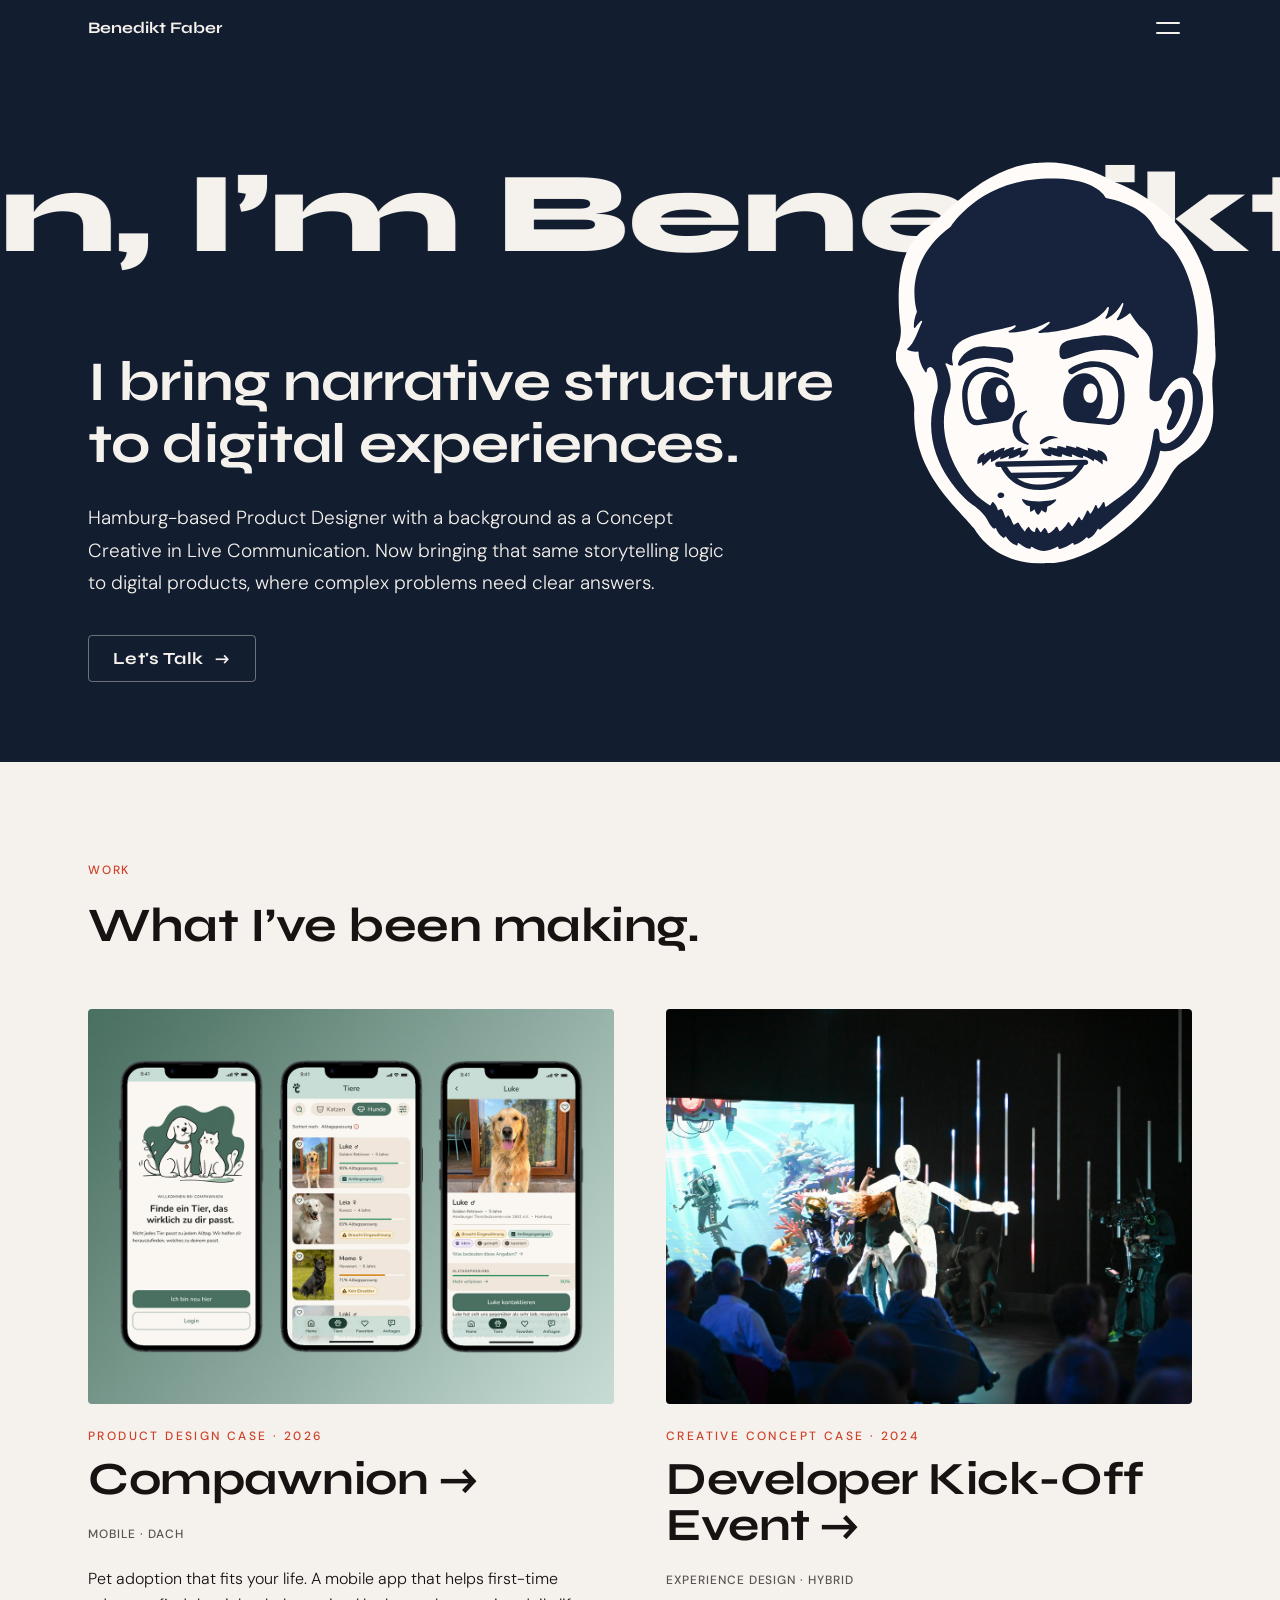
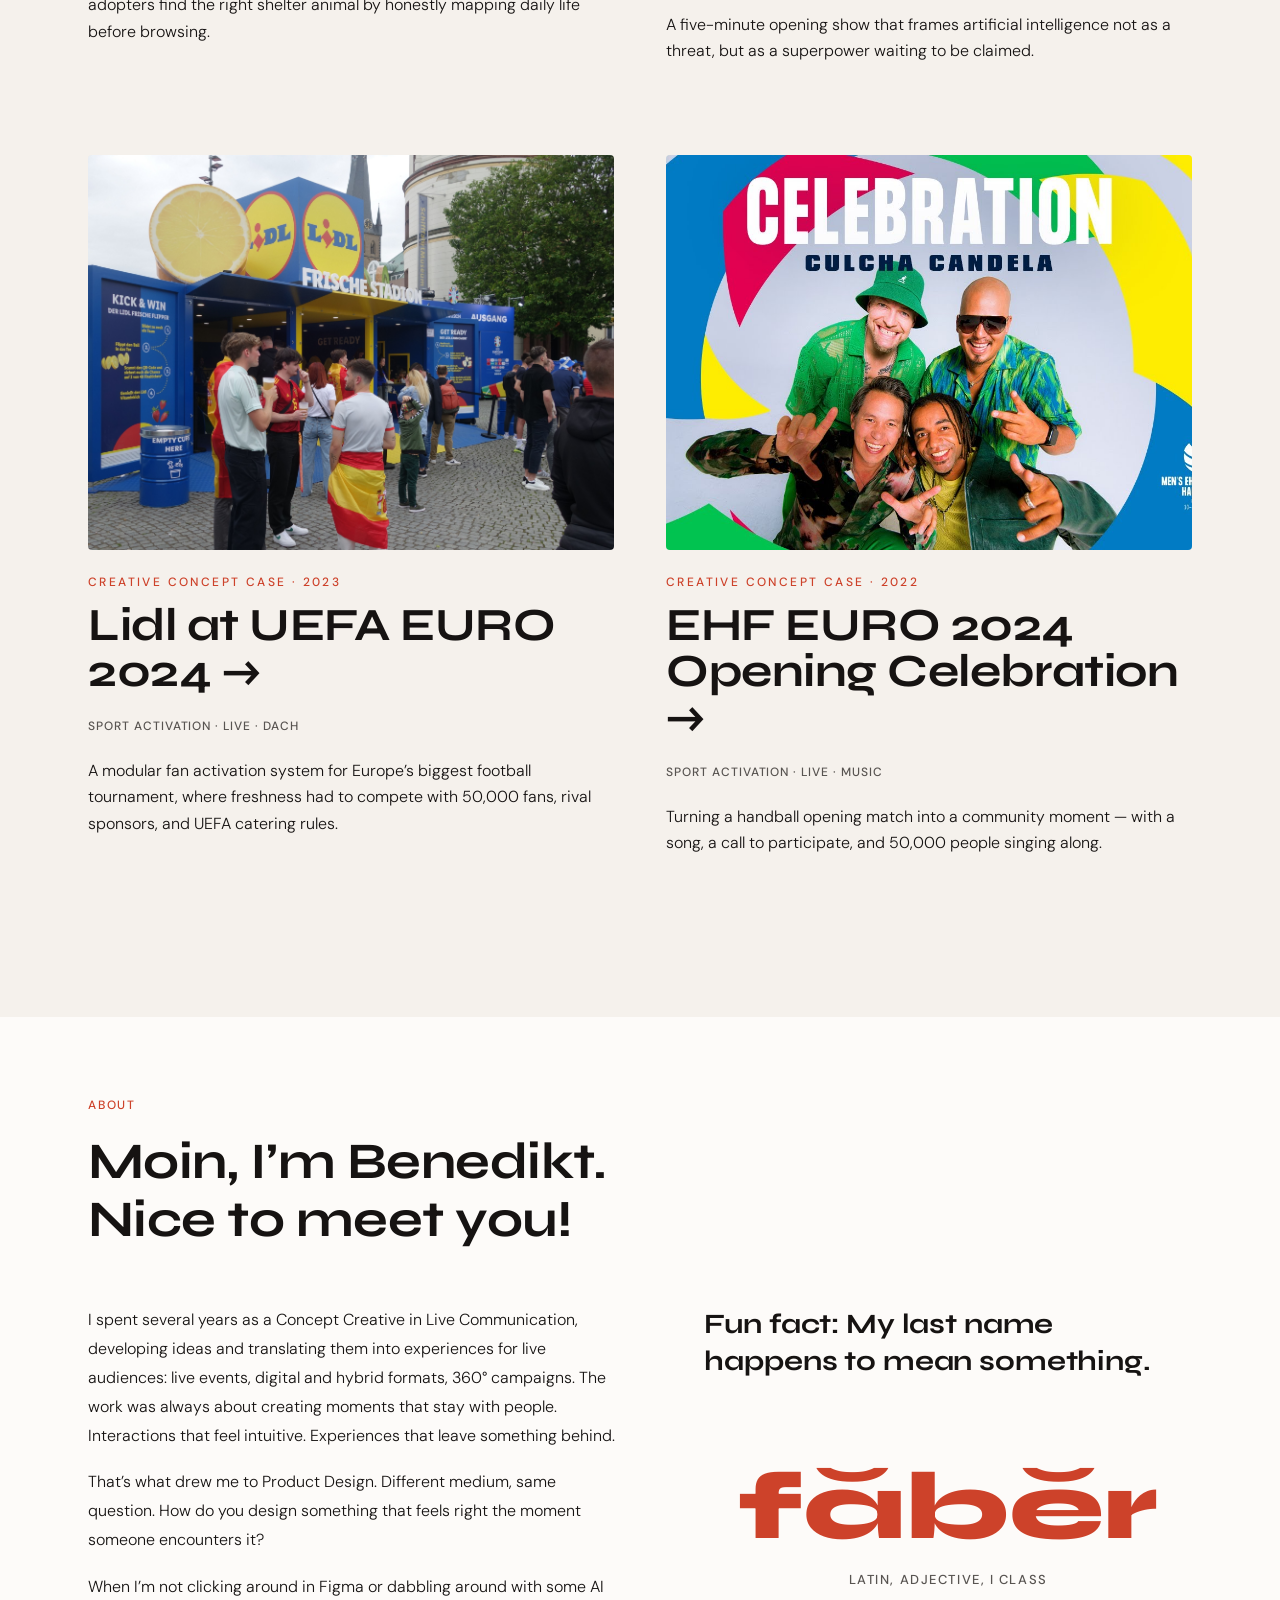
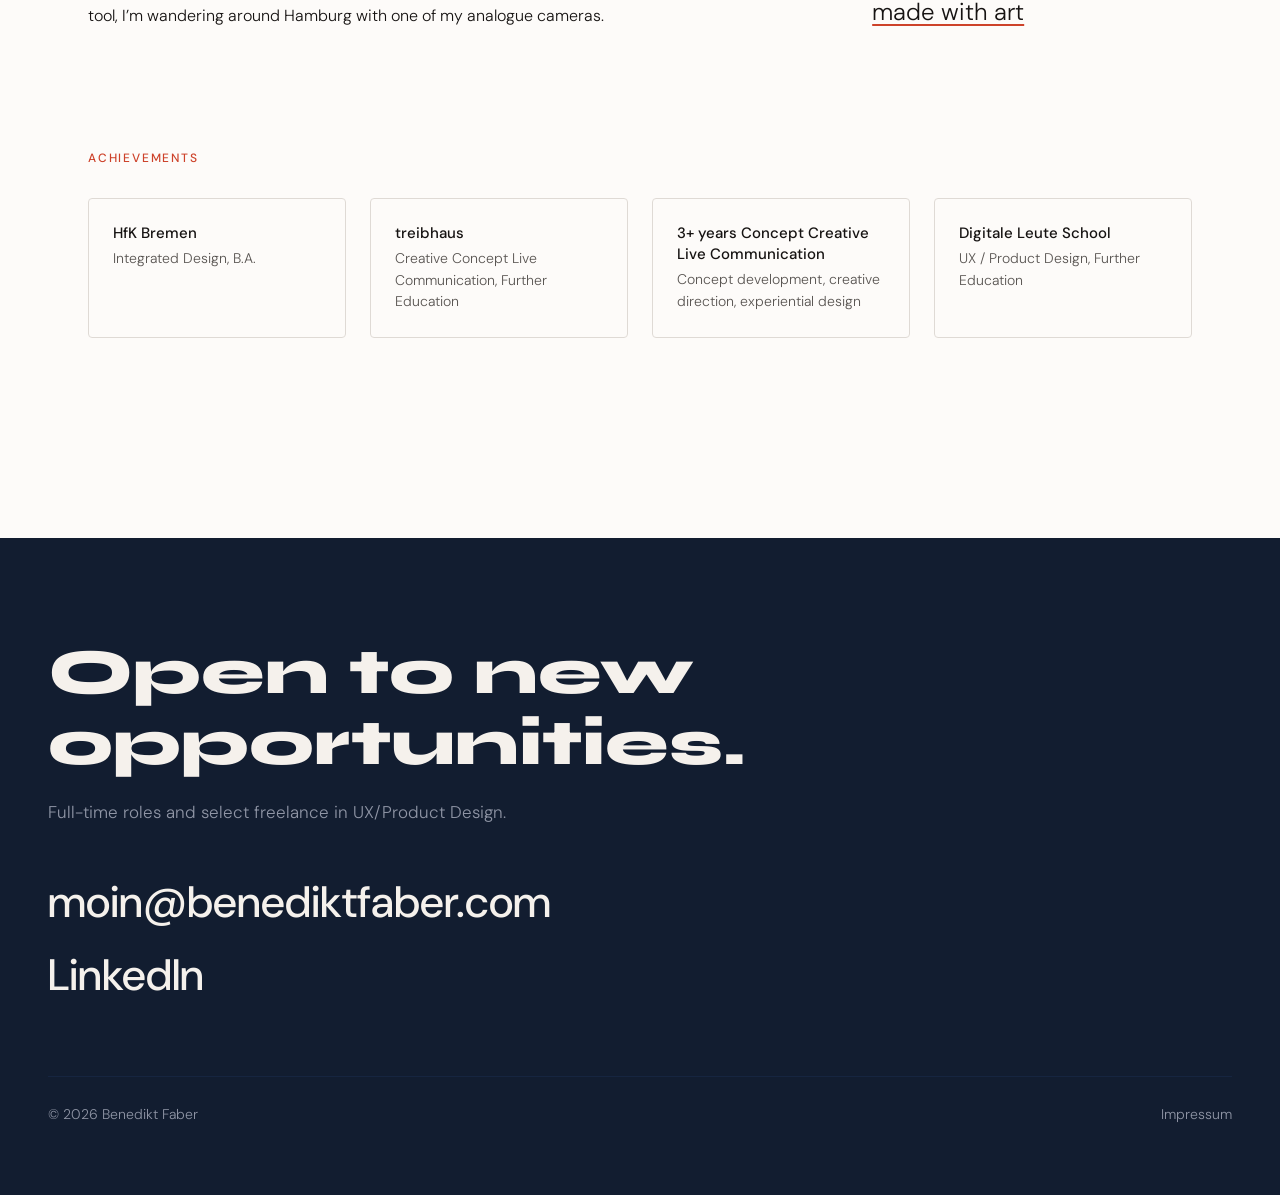
==== commit 51917e79: "Add files via upload" ====
--- a/index.html
+++ b/index.html
@@ -141,7 +141,7 @@
           <div class="about-body">
             <p>I spent several years as a Concept Creative in Live Communication, developing ideas and translating them into experiences for live audiences: live events, digital and hybrid formats, 360° campaigns. The work was always about creating moments that stay with people. Interactions that feel intuitive. Experiences that leave something behind.</p>
             <p>That&rsquo;s what drew me to Product Design. Different medium, same question. How do you design something that feels right the moment someone encounters it?</p>
-            <p>When I&rsquo;m not clicking around in Figma or testing the newest AI tools, I&rsquo;m wandering around Hamburg with one of my analogue cameras.</p>
+            <p>When I&rsquo;m not clicking around in Figma or dabbling around with some AI tool, I&rsquo;m wandering around Hamburg with one of my analogue cameras.</p>
           </div>
         </div>
 
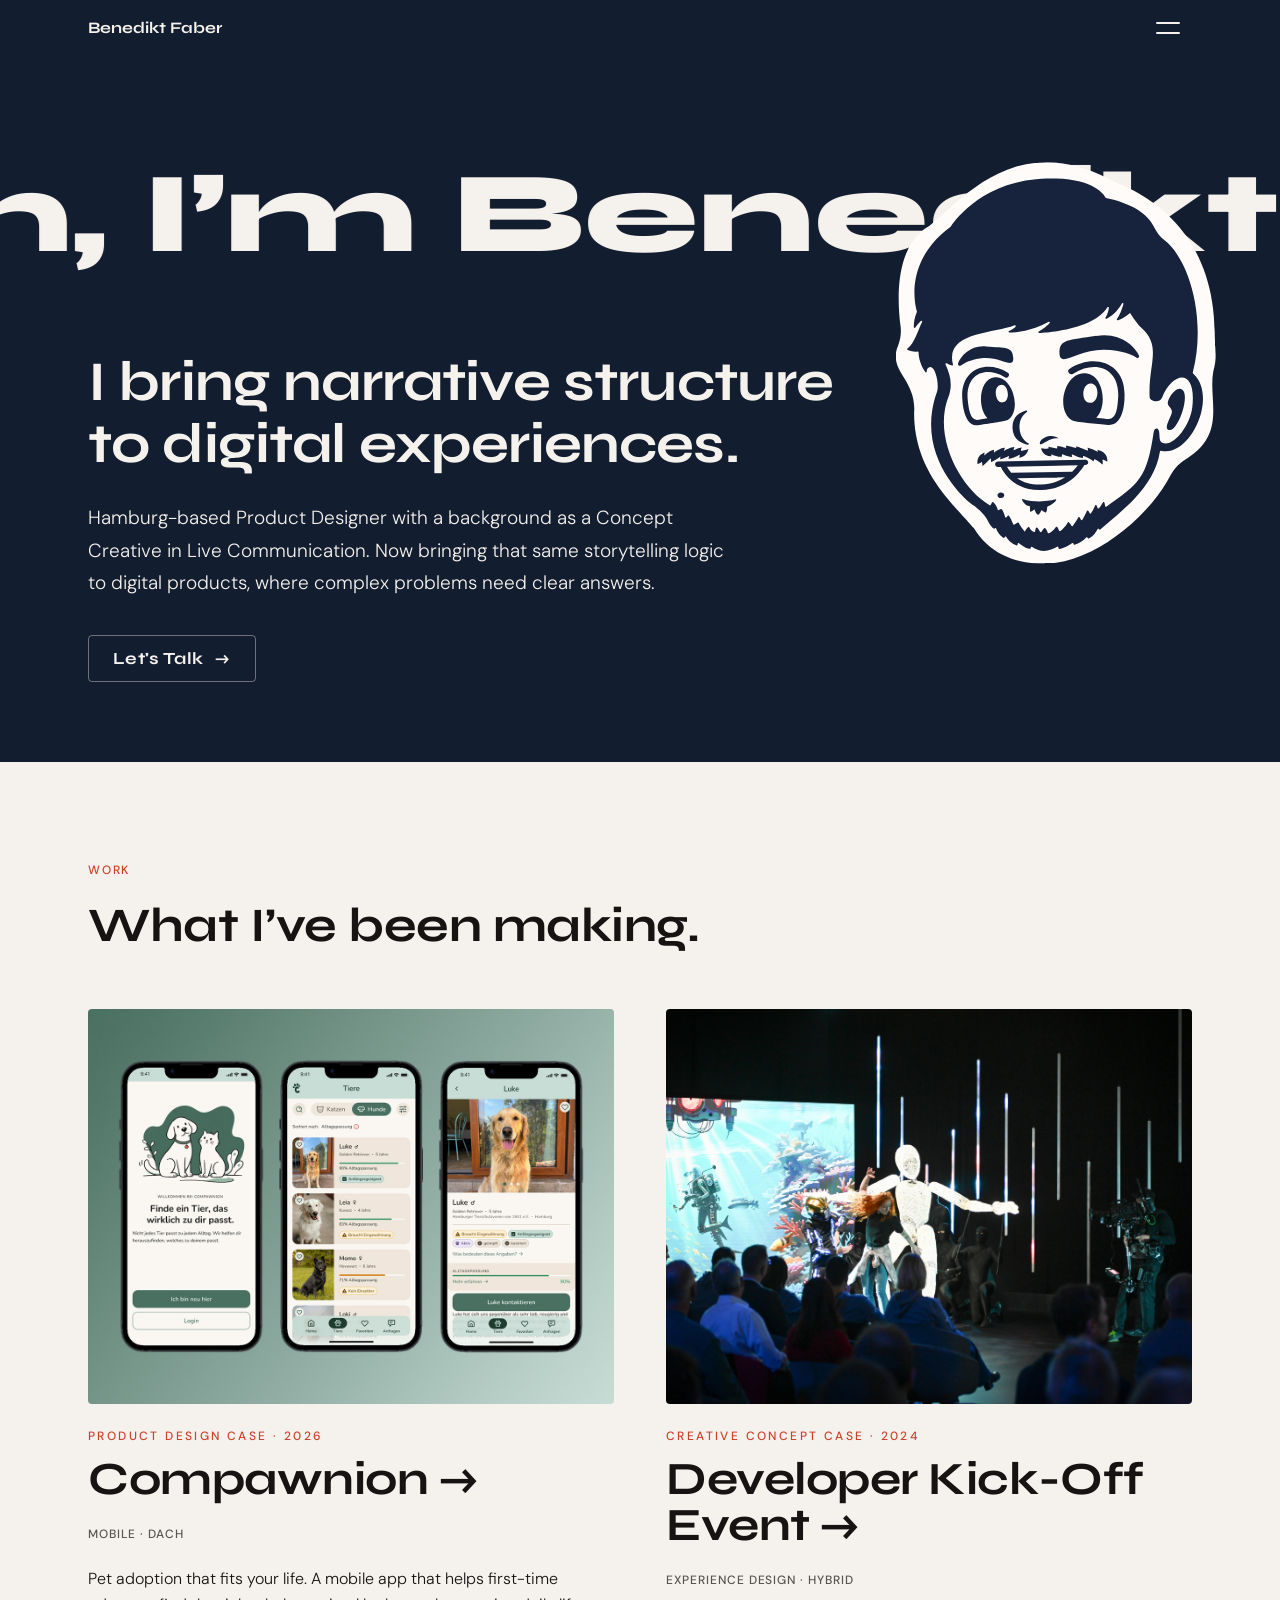
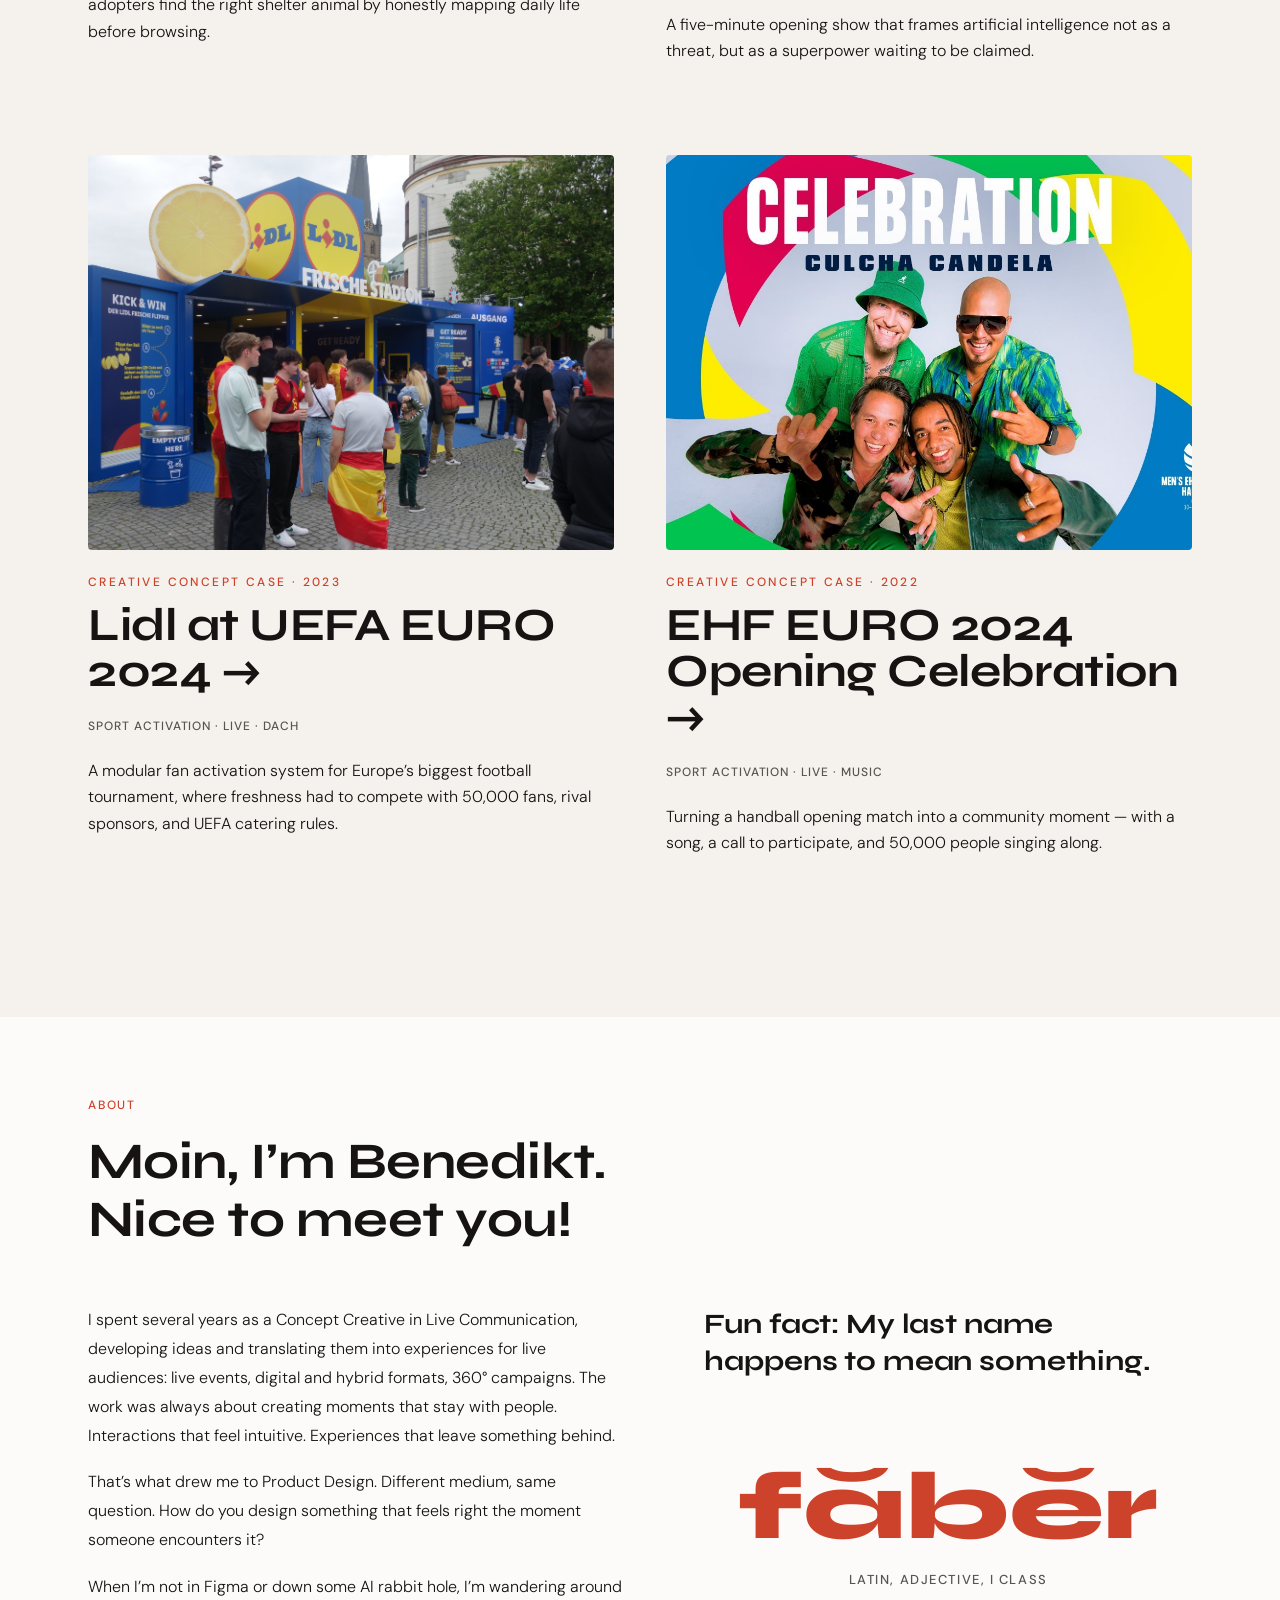
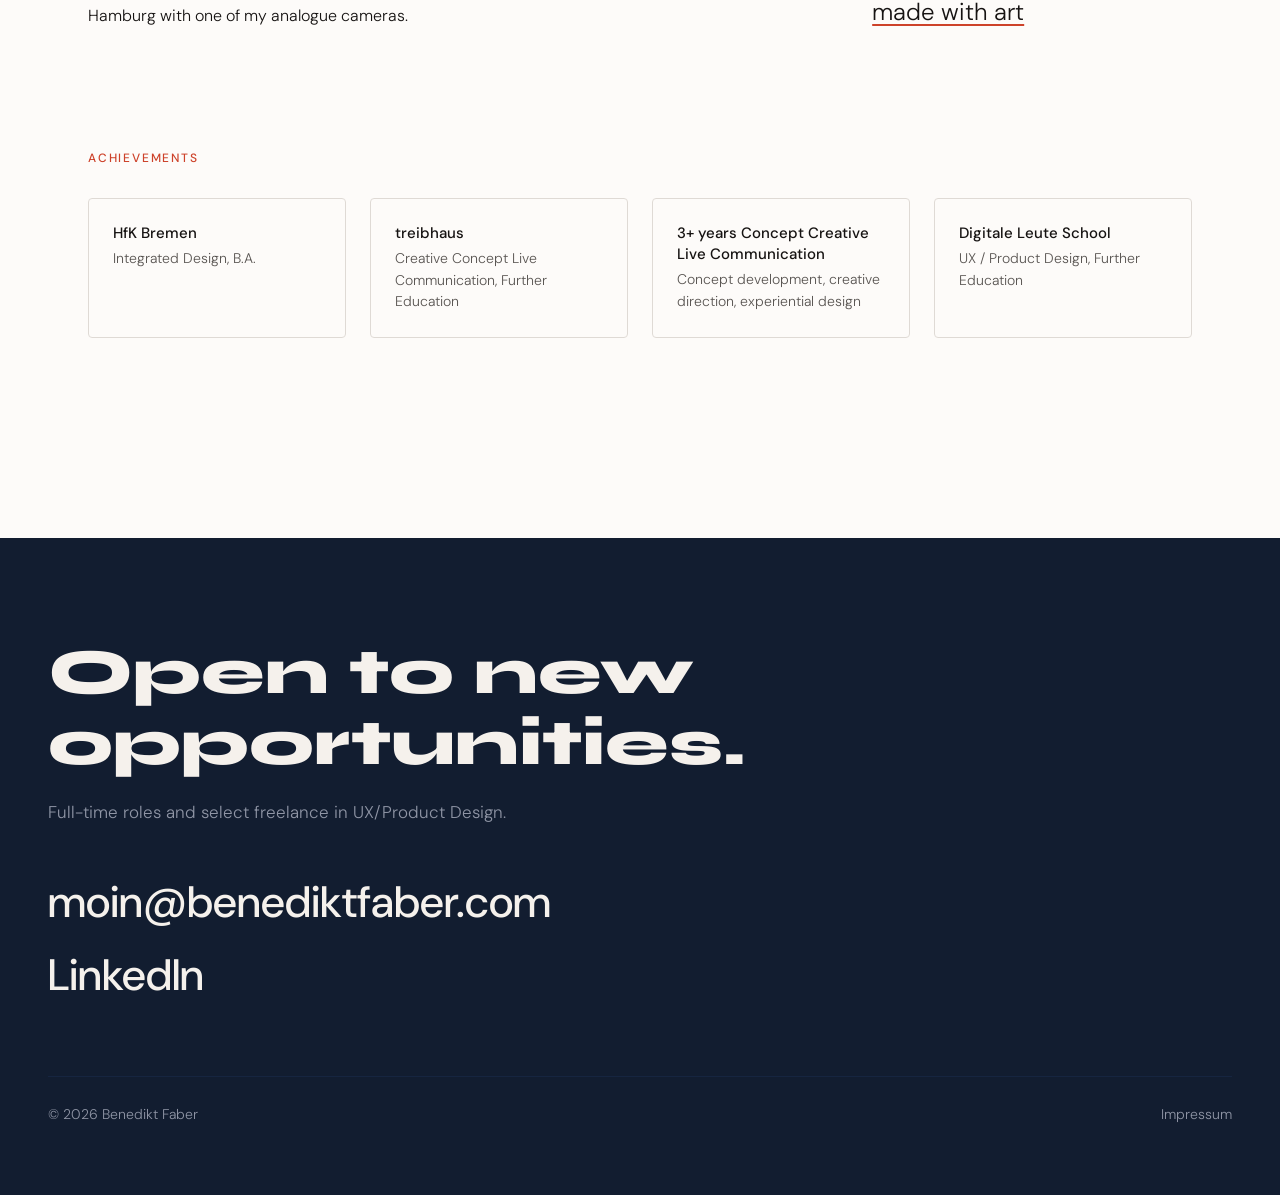
==== commit e38eea81: "Add files via upload" ====
--- a/index.html
+++ b/index.html
@@ -141,7 +141,7 @@
           <div class="about-body">
             <p>I spent several years as a Concept Creative in Live Communication, developing ideas and translating them into experiences for live audiences: live events, digital and hybrid formats, 360° campaigns. The work was always about creating moments that stay with people. Interactions that feel intuitive. Experiences that leave something behind.</p>
             <p>That&rsquo;s what drew me to Product Design. Different medium, same question. How do you design something that feels right the moment someone encounters it?</p>
-            <p>When I&rsquo;m not clicking around in Figma or dabbling around with some AI tool, I&rsquo;m wandering around Hamburg with one of my analogue cameras.</p>
+            <p>When I&rsquo;m not in Figma or down some AI rabbit hole, I&rsquo;m wandering around Hamburg with one of my analogue cameras.</p>
           </div>
         </div>
 
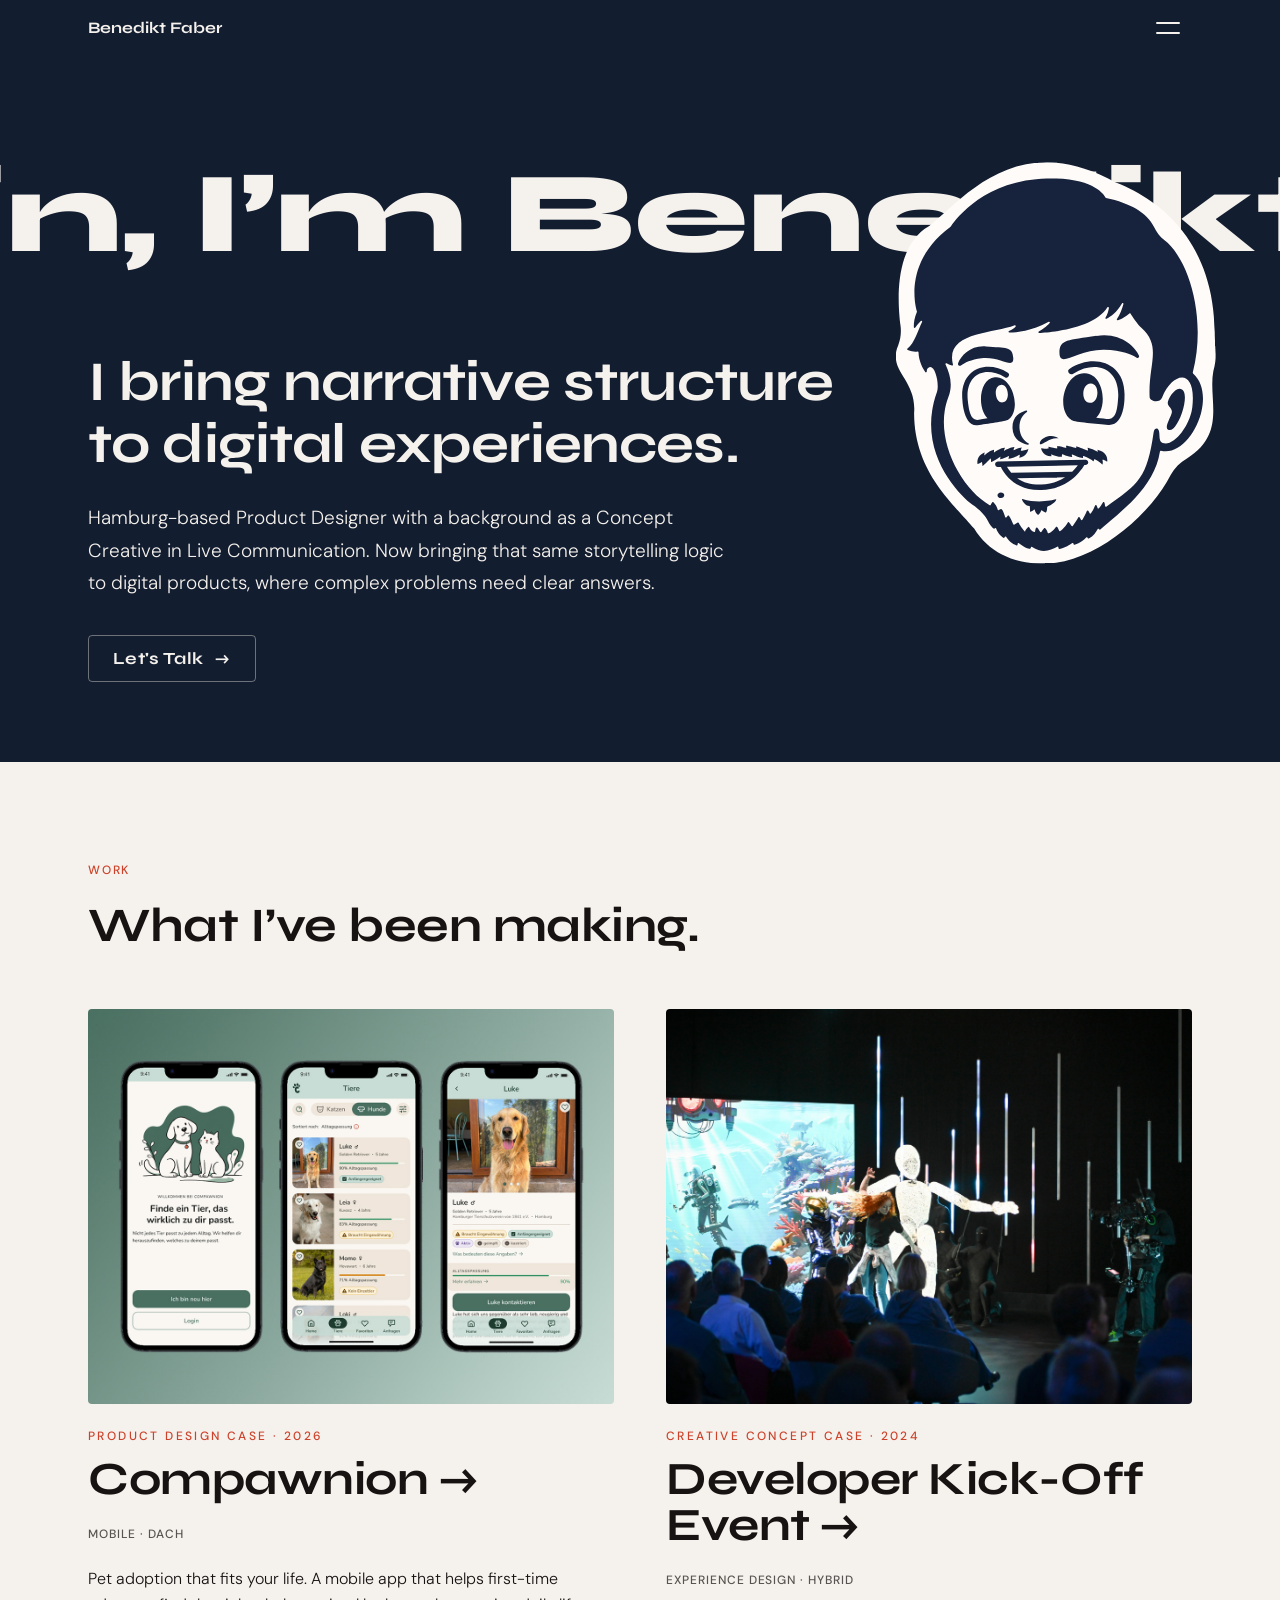
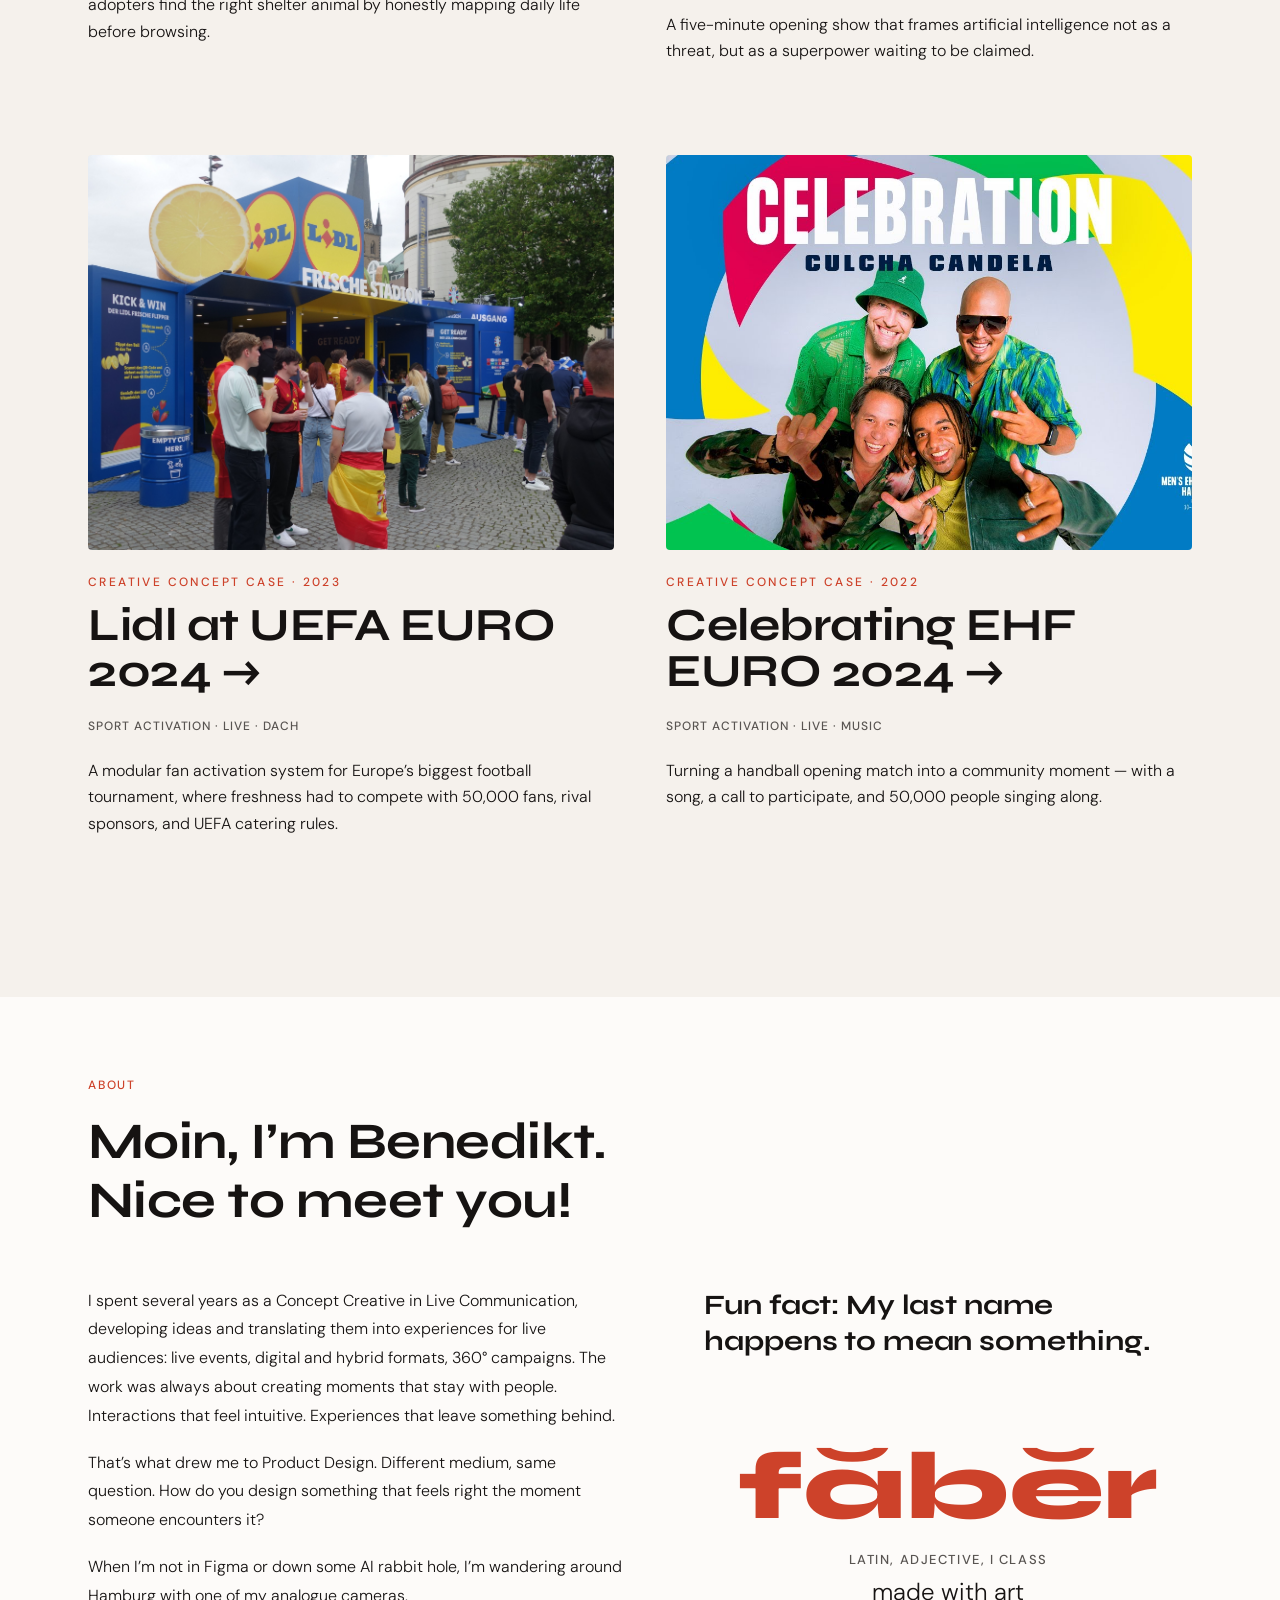
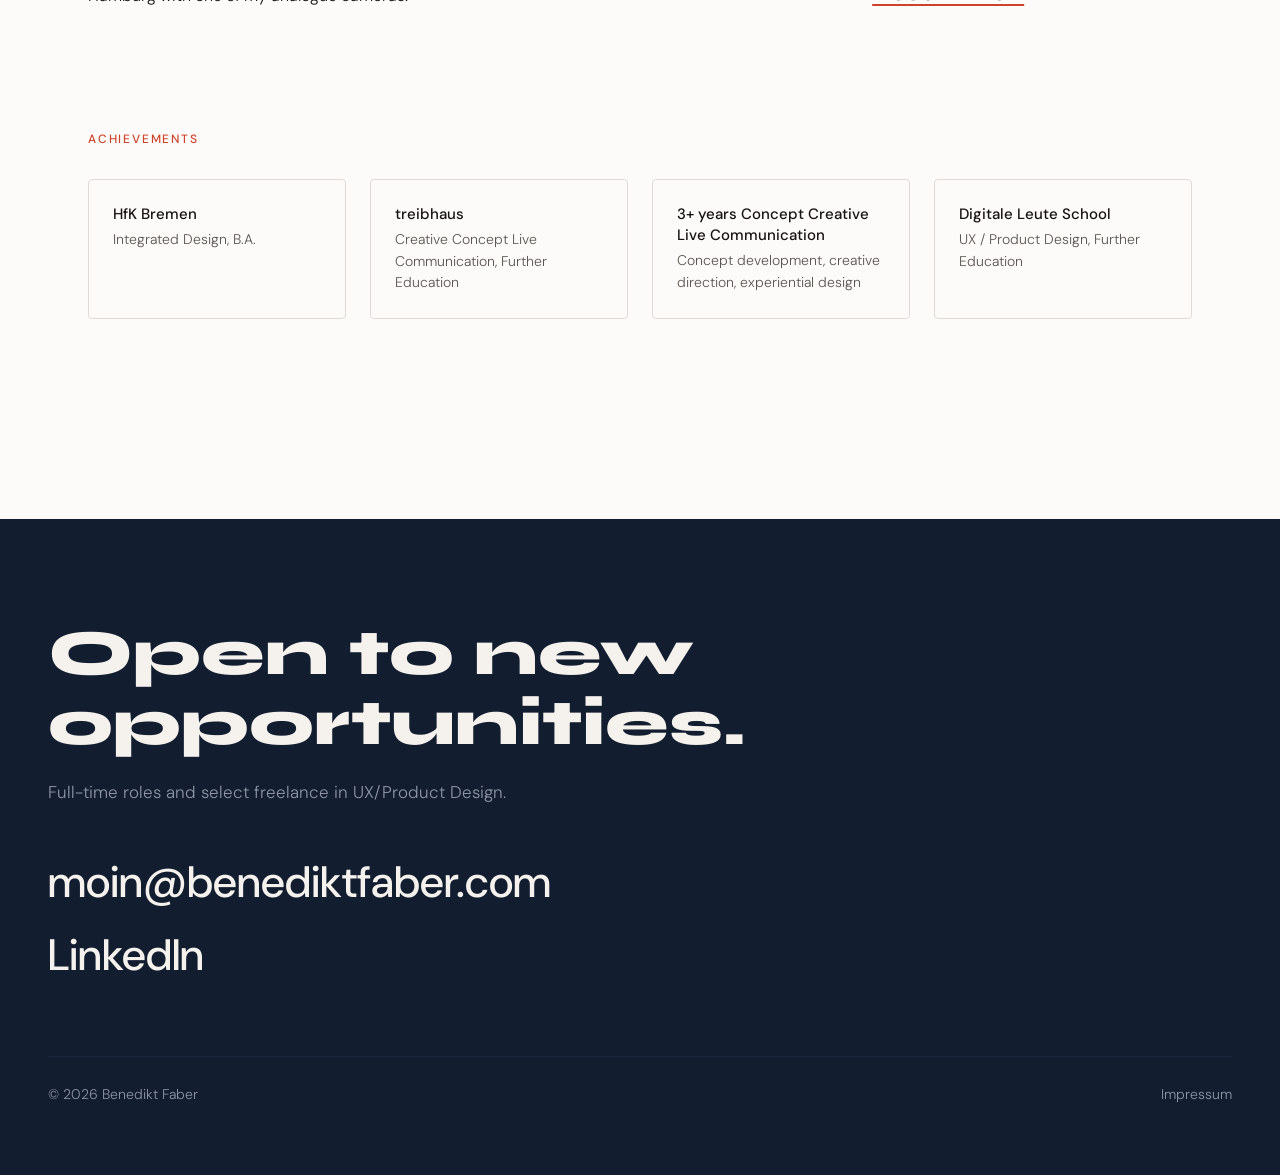
==== commit 425faee6: "Add files via upload" ====
--- a/index.html
+++ b/index.html
@@ -122,7 +122,7 @@
           </div>
           <div class="work-card-header">
             <span class="work-card-tile-eyebrow">Creative Concept Case &middot; 2022</span>
-            <span class="work-card-tile-name">EHF EURO 2024 Opening Celebration &rarr;</span>
+            <span class="work-card-tile-name">Celebrating EHF EURO 2024 &rarr;</span>
           </div>
           <div class="work-card-tag">Sport Activation &middot; Live &middot; Music</div>
           <p class="work-card-desc">Turning a handball opening match into a community moment &mdash; with a song, a call to participate, and 50,000 people singing along.</p>
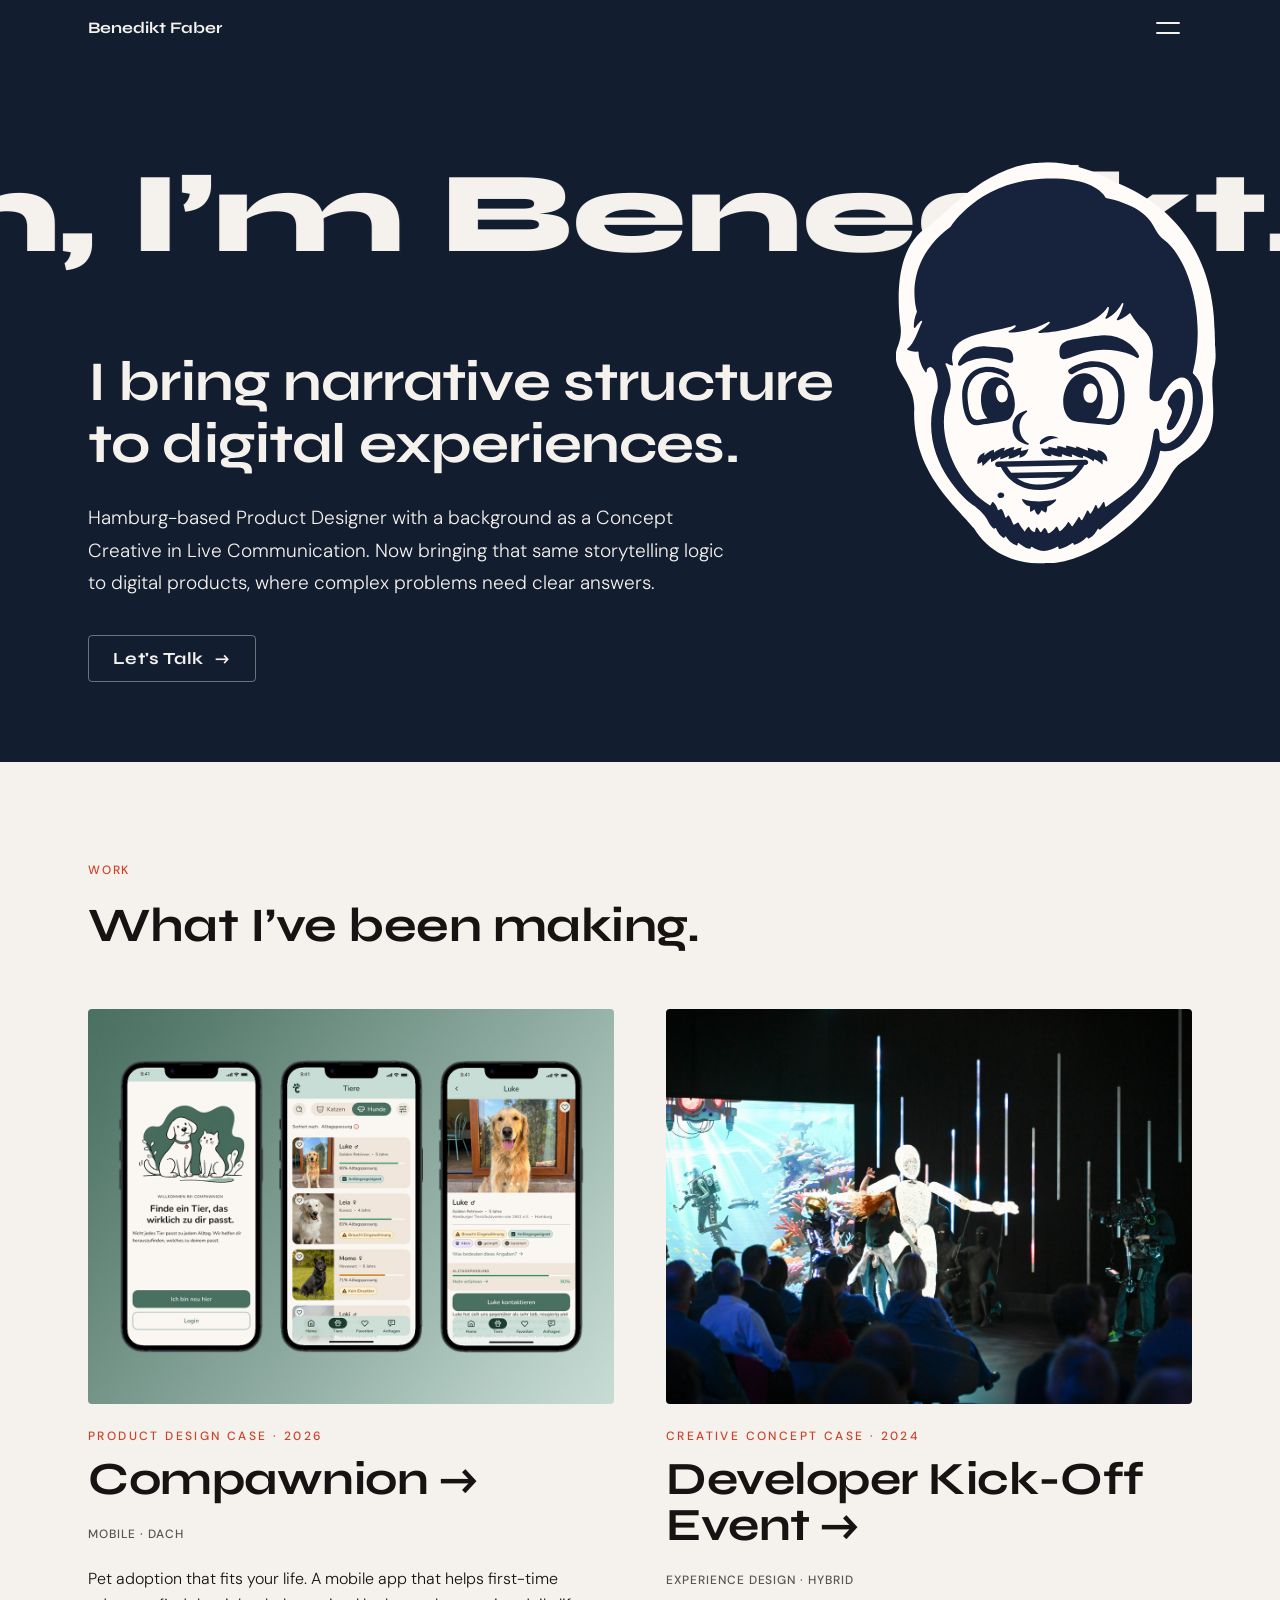
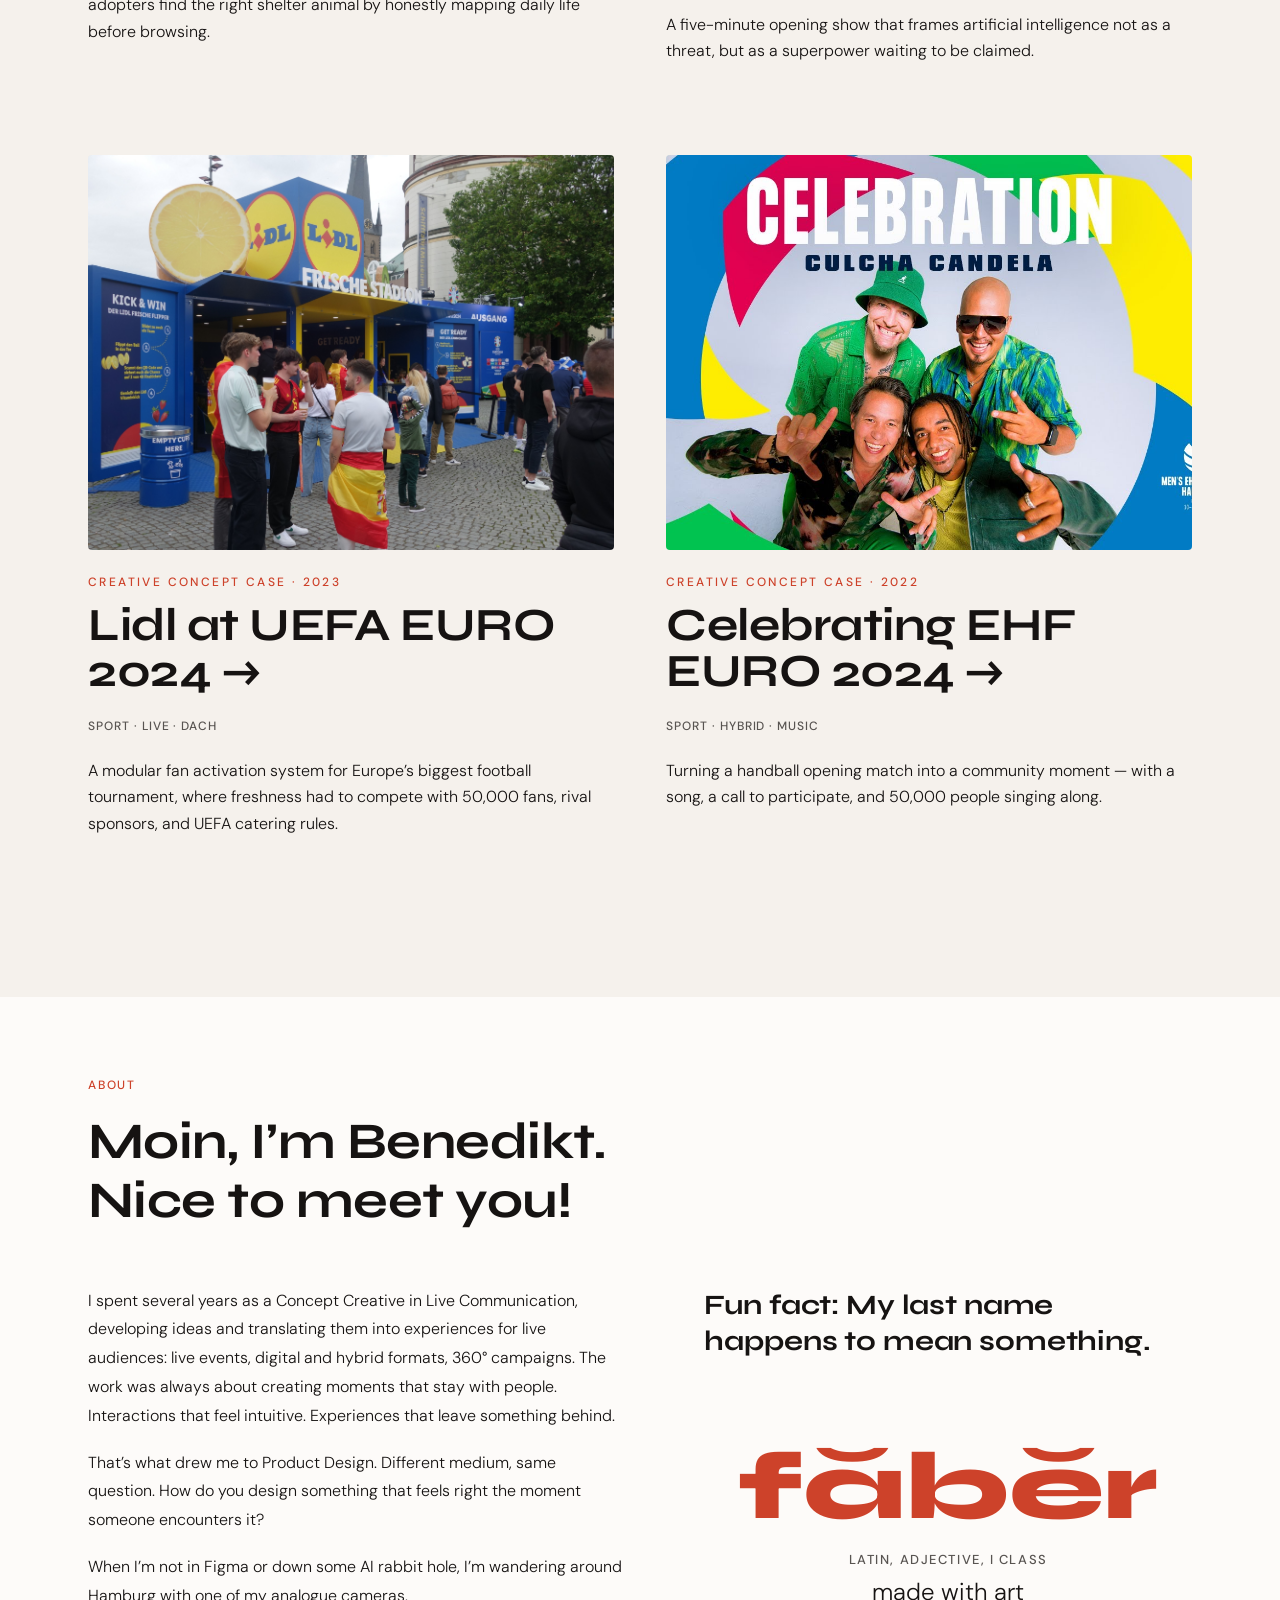
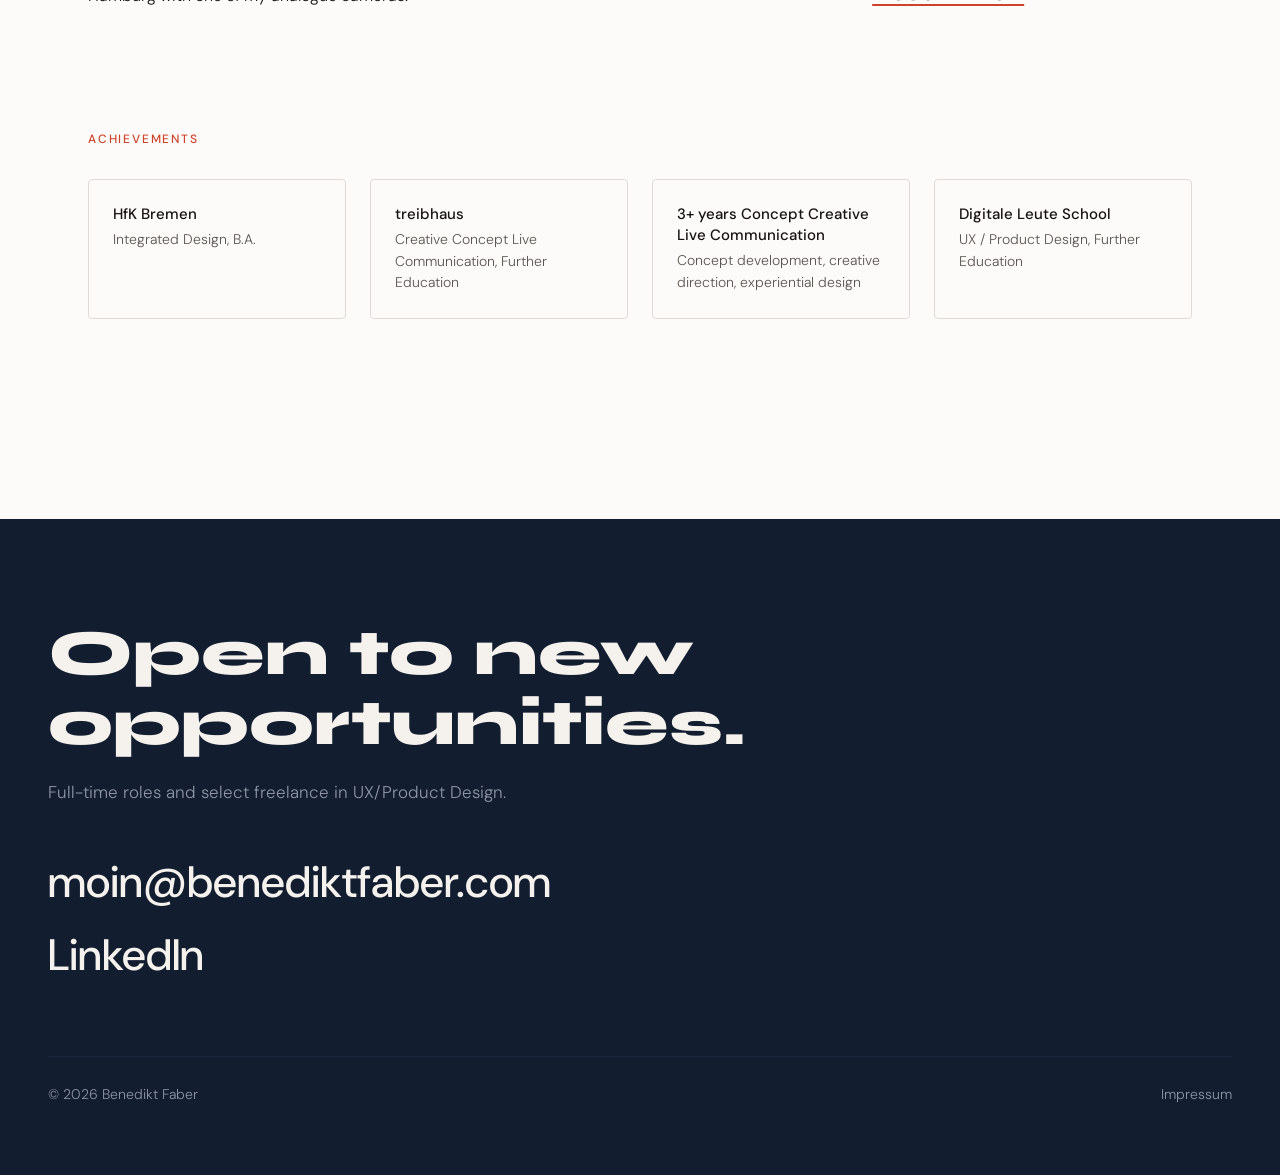
==== commit fad7d360: "Add files via upload" ====
--- a/index.html
+++ b/index.html
@@ -112,7 +112,7 @@
             <span class="work-card-tile-eyebrow">Creative Concept Case &middot; 2023</span>
             <span class="work-card-tile-name">Lidl at UEFA EURO 2024 &rarr;</span>
           </div>
-          <div class="work-card-tag">Sport Activation &middot; Live &middot; DACH</div>
+          <div class="work-card-tag">Sport &middot; Live &middot; DACH</div>
           <p class="work-card-desc">A modular fan activation system for Europe&rsquo;s biggest football tournament, where freshness had to compete with 50,000 fans, rival sponsors, and UEFA catering rules.</p>
         </a>
 
@@ -124,7 +124,7 @@
             <span class="work-card-tile-eyebrow">Creative Concept Case &middot; 2022</span>
             <span class="work-card-tile-name">Celebrating EHF EURO 2024 &rarr;</span>
           </div>
-          <div class="work-card-tag">Sport Activation &middot; Live &middot; Music</div>
+          <div class="work-card-tag">Sport &middot; Hybrid &middot; Music</div>
           <p class="work-card-desc">Turning a handball opening match into a community moment &mdash; with a song, a call to participate, and 50,000 people singing along.</p>
         </a>
       </div>
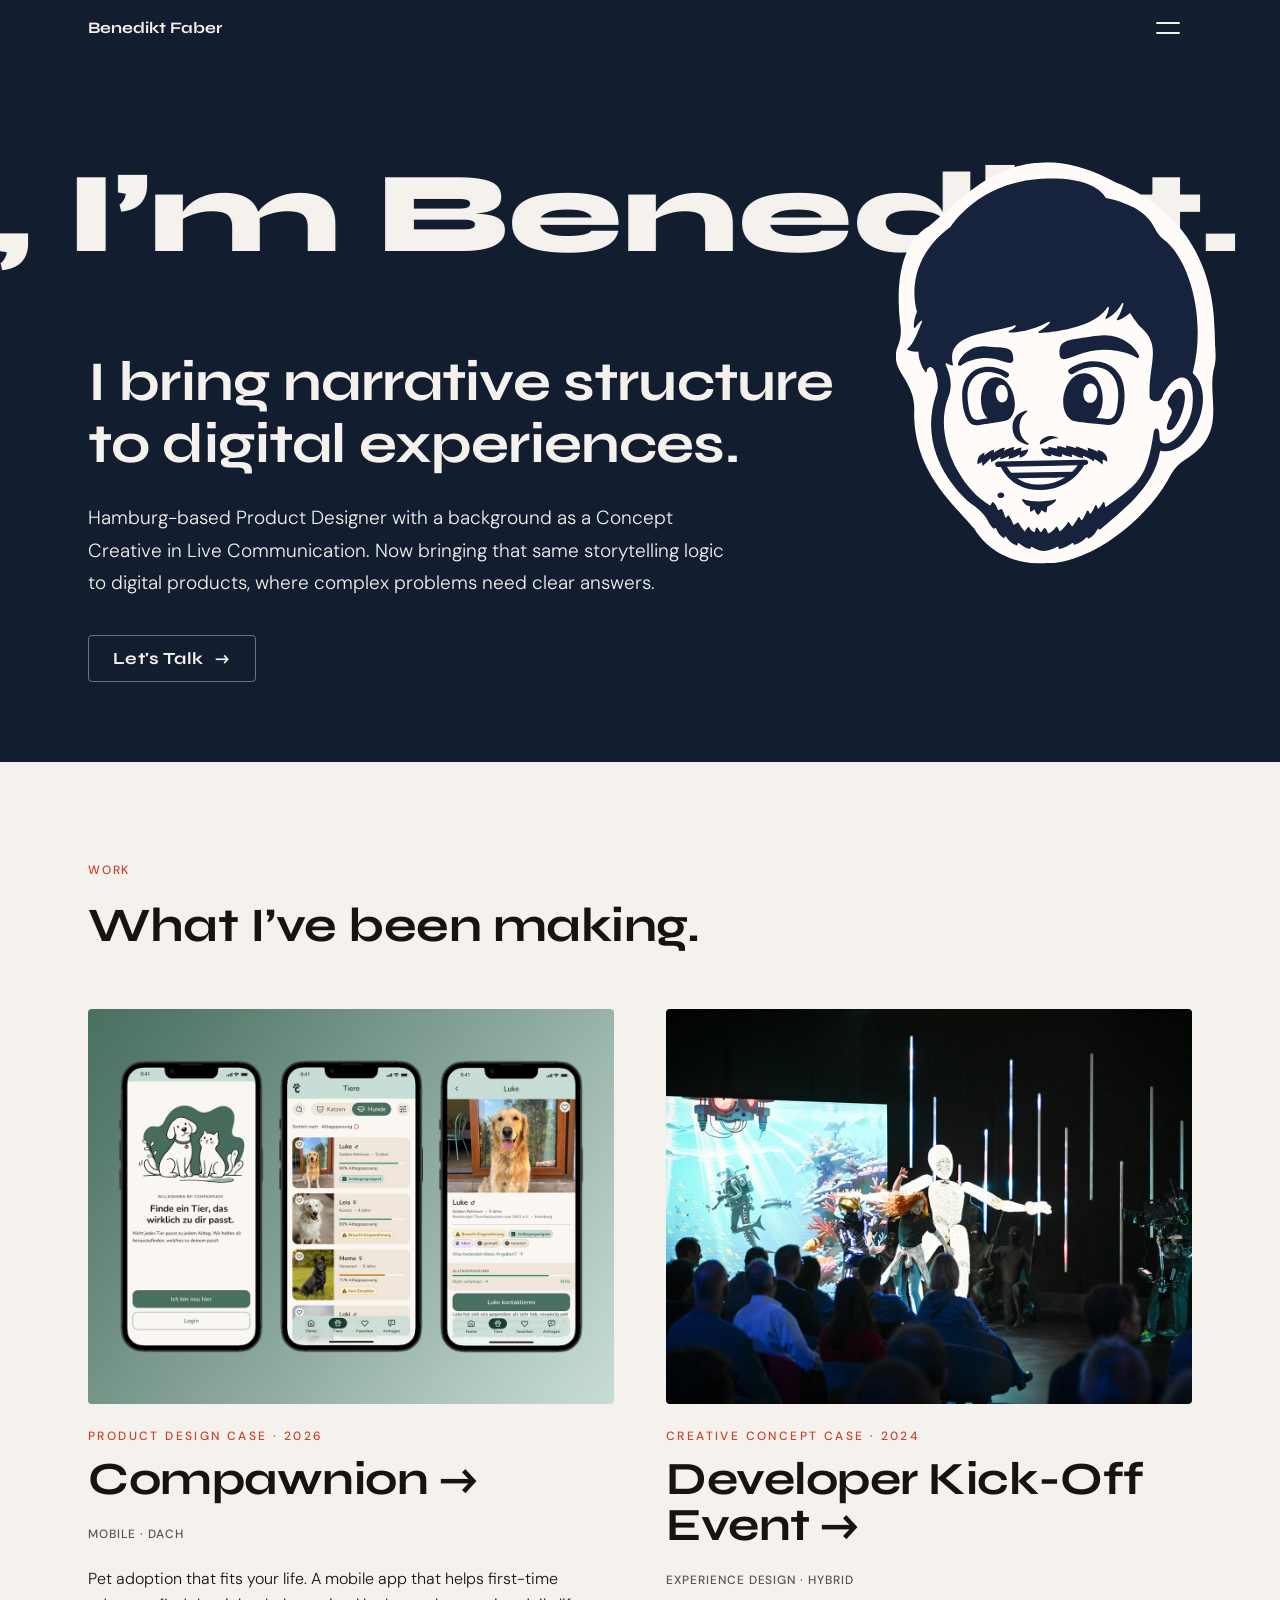
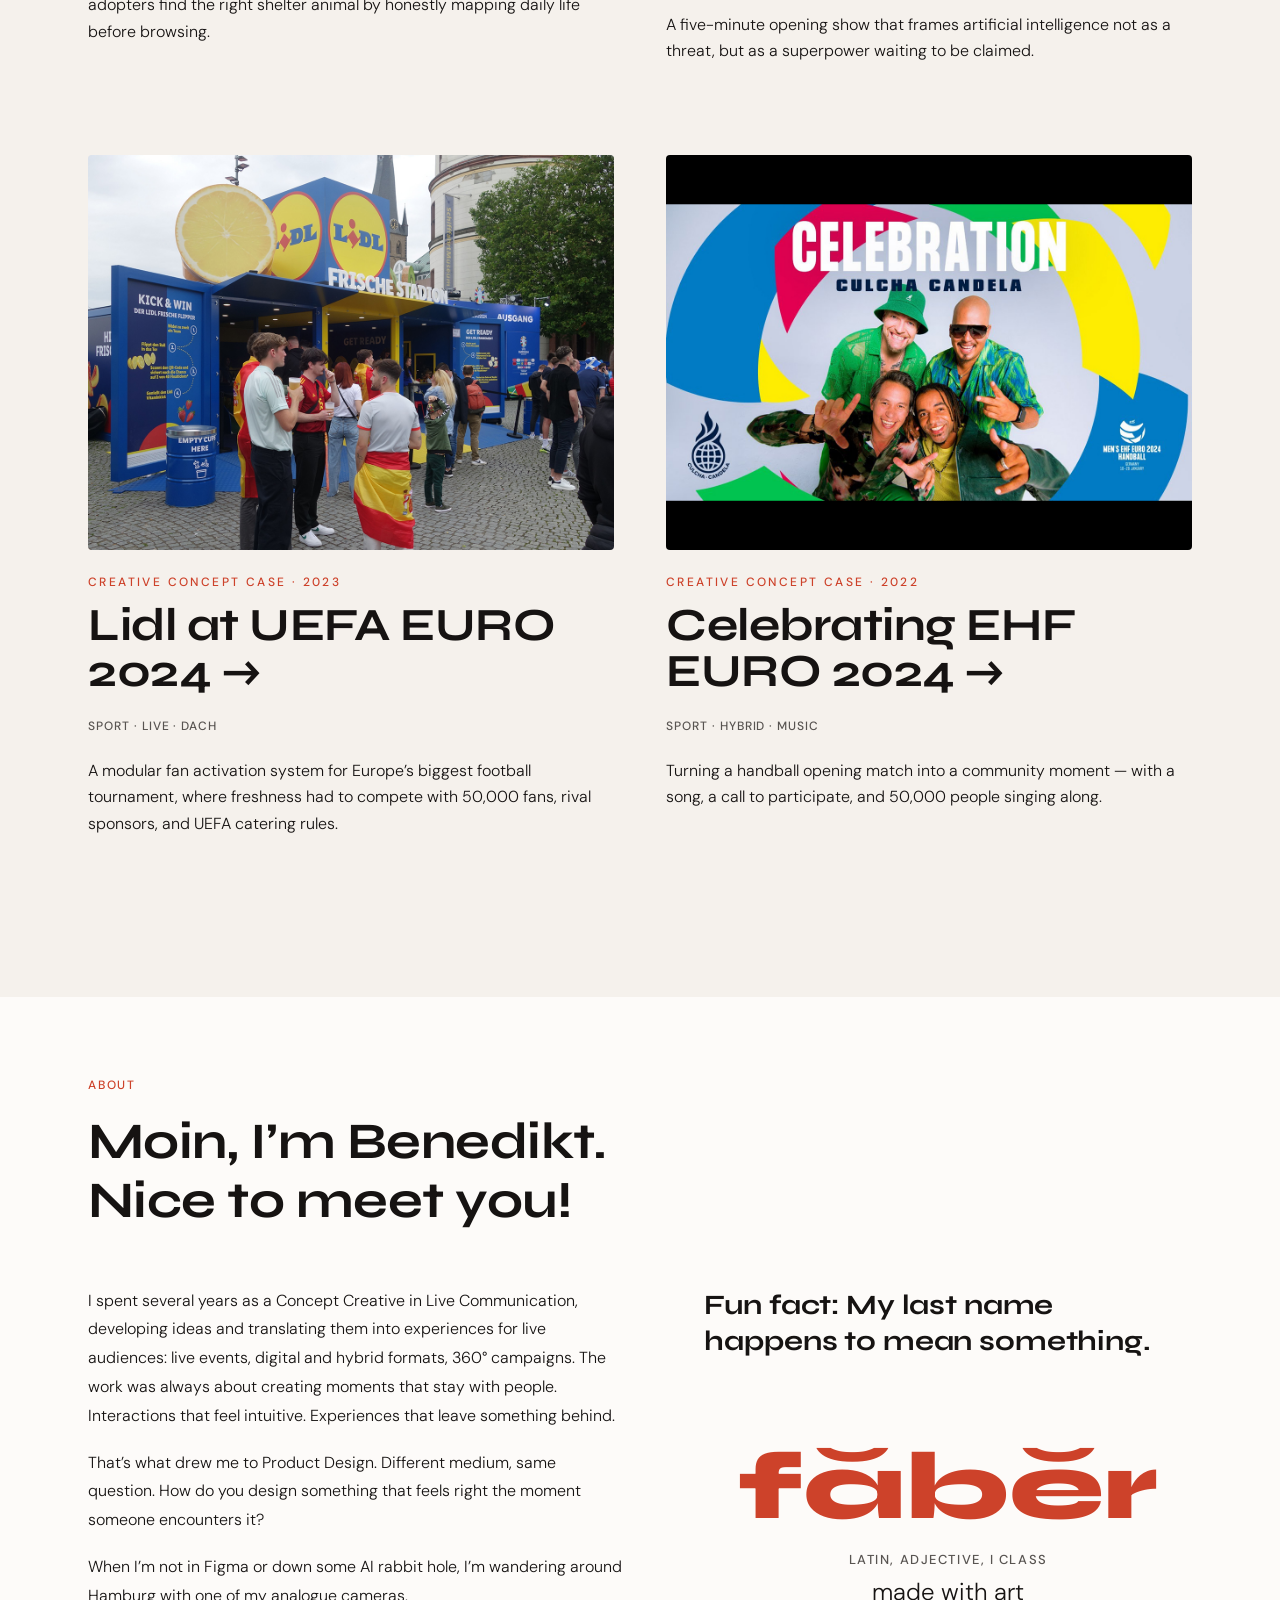
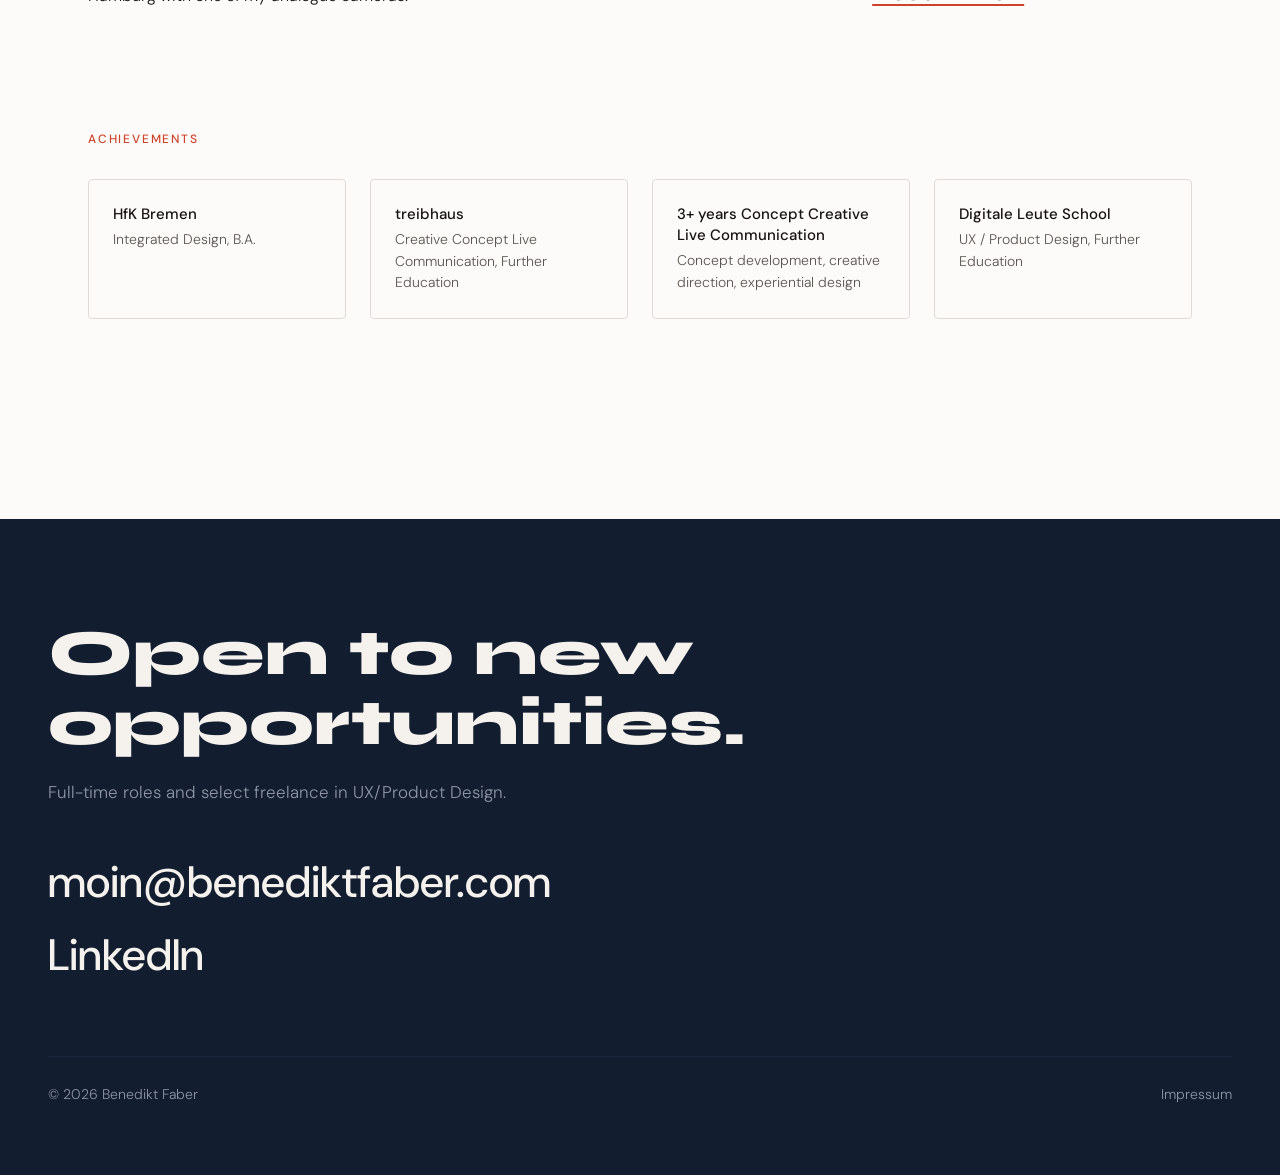
==== commit 529dba70: "Add files via upload" ====
--- a/index.html
+++ b/index.html
@@ -5,6 +5,7 @@
   <meta name="viewport" content="width=device-width, initial-scale=1.0">
   <meta name="description" content="Benedikt Faber, Product Designer based in Hamburg. Storytelling structure from Live Communication carried into digital products.">
   <title>Benedikt Faber, Product Designer in Hamburg</title>
+  <link rel="icon" type="image/x-icon" href="img/favicon.ico">
   <link rel="preconnect" href="https://fonts.googleapis.com">
   <link rel="preconnect" href="https://fonts.gstatic.com" crossorigin>
   <link rel="stylesheet" href="shared.css">
--- a/shared.css
+++ b/shared.css
@@ -546,6 +546,44 @@
   opacity: 0;
 }
 
+/* Plus-icon child — used over .lightbox-trigger images. Sits in the
+   ring's center instead of the dot to signal "enlarge" without the
+   browser's zoom-in magnifier glyph. */
+.cursor-plus {
+  position: absolute;
+  top: 50%;
+  left: 50%;
+  width: 14px;
+  height: 14px;
+  transform: translate(-50%, -50%);
+  color: var(--color-accent);
+  opacity: 0;
+  pointer-events: none;
+  transition: opacity 200ms var(--ease-out-soft);
+}
+
+.cursor.is-lightbox-hover .cursor-plus {
+  opacity: 1;
+}
+
+/* When the plus is showing, hide the center dot. */
+.cursor.is-lightbox-hover::after {
+  opacity: 0;
+}
+
+/* On dark surfaces (the open lightbox backdrop), the plus turns cream
+   to match the white ring. */
+.cursor.is-lightbox-hover.surface-dark .cursor-plus {
+  color: var(--color-white);
+}
+
+/* Press state keeps the plus visible — without this rule the generic
+   .is-click::after { opacity: 1 } would reveal the center dot
+   underneath the plus on mousedown. */
+.cursor.is-lightbox-hover.is-click::after {
+  opacity: 0;
+}
+
 .cursor.is-hover.surface-dark {
   border-color: var(--color-white);
 }
@@ -675,7 +713,6 @@
   background: var(--color-dark);
   color: var(--color-footer-text);
   border: 1.5px solid var(--color-footer-text);
-  cursor: pointer;
   display: flex;
   align-items: center;
   justify-content: center;
@@ -718,6 +755,159 @@
   width: 18px;
   height: 18px;
   display: block;
+}
+
+/* ============================================================
+   LIGHTBOX
+   Click any .lightbox-trigger image to view it full-screen over a
+   navy backdrop. Closes via backdrop click, the ✕ button, or Escape.
+   The markup lives on each page that needs it (#lightbox before
+   </body>); scripts.js attaches handlers only if the markup and at
+   least one .lightbox-trigger are present.
+   ============================================================ */
+
+.lightbox {
+  position: fixed;
+  inset: 0;
+  z-index: 9999;
+  display: flex;
+  align-items: center;
+  justify-content: center;
+  opacity: 0;
+  visibility: hidden;
+  pointer-events: none;
+  transition: opacity 280ms var(--ease-out-soft),
+              visibility 0ms linear 280ms;
+}
+
+.lightbox.is-open {
+  opacity: 1;
+  visibility: visible;
+  pointer-events: auto;
+  transition: opacity 280ms var(--ease-out-soft),
+              visibility 0ms linear 0ms;
+}
+
+.lightbox-backdrop {
+  position: absolute;
+  inset: 0;
+  background: oklch(20% 0.04 262 / 0.92);
+}
+
+.lightbox-content {
+  position: relative;
+  z-index: 1;
+  max-width: 90vw;
+  max-height: 90vh;
+}
+
+.lightbox-content img {
+  display: block;
+  max-width: 90vw;
+  max-height: 90vh;
+  object-fit: contain;
+  border-radius: 4px;
+  transform: scale(0.96);
+  transition: transform 320ms var(--ease-out-soft);
+  will-change: transform;
+}
+
+.lightbox.is-open .lightbox-content img {
+  transform: scale(1);
+}
+
+/* Close affordance — same X pattern as the nav hamburger, pinned to
+   the image's top-right corner across all viewports. Inside the image
+   bounds (instead of floating above) so the close target never clips
+   off-screen on tall images or short viewports. Solid navy disc
+   provides contrast against any image content. */
+.lightbox-close {
+  position: absolute;
+  top: 12px;
+  right: 12px;
+  width: 48px;
+  height: 48px;
+  background: var(--color-dark);
+  border: none;
+  border-radius: 50%;
+  padding: 0;
+  display: flex;
+  align-items: center;
+  justify-content: center;
+  transition: transform 140ms var(--ease-out-soft),
+              background 220ms var(--ease-out-soft);
+}
+
+@media (hover: hover) {
+  .lightbox-close:hover {
+    background: var(--color-accent);
+  }
+}
+
+.lightbox-close:active {
+  transform: scale(0.94);
+}
+
+.lightbox-close span {
+  position: absolute;
+  width: 24px;
+  height: 2px;
+  background: var(--color-footer-text);
+  border-radius: 1px;
+  transition: background 220ms var(--ease-out-soft);
+}
+
+.lightbox-close span:first-child {
+  transform: rotate(45deg);
+}
+
+.lightbox-close span:last-child {
+  transform: rotate(-45deg);
+}
+
+/* Trigger images — desktop gets a custom cursor with a "+" glyph
+   instead of the browser's zoom-in magnifier (see .cursor-plus). On
+   touch / coarse-pointer devices no cursor shows at all.
+
+   Pop effect — applied to the wrapper (.image-frame for in-section
+   images, .cs-hero-image for hero images) via :has() so the image
+   and its frame lift together. Putting transform on the image
+   directly would slide it out of its bounds and expose the wrapper's
+   background. Matches the work-card / video-frame hover language
+   (-6px lift, 0.985 press scale). */
+.image-frame:has(.lightbox-trigger),
+.cs-hero-image:has(.lightbox-trigger) {
+  transition: transform 320ms var(--ease-out-soft);
+}
+
+@media (hover: hover) {
+  .image-frame:has(.lightbox-trigger):hover,
+  .cs-hero-image:has(.lightbox-trigger):hover {
+    transform: translateY(-6px);
+  }
+}
+
+.image-frame:has(.lightbox-trigger):active,
+.cs-hero-image:has(.lightbox-trigger):active {
+  transform: translateY(-6px) scale(0.985);
+  transition: transform 140ms var(--ease-out-soft);
+}
+
+/* Mobile tap feedback — JS adds .is-tapped on the trigger image for
+   ~360ms; mirror the lift onto the parent wrapper. */
+.image-frame:has(.lightbox-trigger.is-tapped),
+.cs-hero-image:has(.lightbox-trigger.is-tapped) {
+  transform: translateY(-6px);
+}
+
+@media (prefers-reduced-motion: reduce) {
+  .lightbox,
+  .lightbox.is-open,
+  .lightbox-content img,
+  .lightbox.is-open .lightbox-content img {
+    transition: none;
+    transform: none;
+  }
 }
 
 /* ============================================================
--- a/styles.css
+++ b/styles.css
@@ -44,10 +44,14 @@
 }
 
 /* ============================================================
-   PLACEHOLDER (shared pattern)
+   IMAGE FRAME (shared pattern)
+   Aspect-ratio container for case-study and hero imagery. Modifiers
+   `.aspect-*` set the ratio; `.on-dark` switches the empty-state
+   colors for dark sections. When the frame holds a real image, the
+   img fills it edge-to-edge.
    ============================================================ */
 
-.placeholder {
+.image-frame {
   background: var(--color-bg-tinted);
   background-image: repeating-linear-gradient(
     45deg,
@@ -63,7 +67,7 @@
   width: 100%;
 }
 
-.placeholder-label {
+.image-frame-label {
   font-family: 'DM Sans', sans-serif;
   font-weight: 500;
   font-size: 12px;
@@ -74,9 +78,9 @@
   text-align: center;
 }
 
-/* When a placeholder holds an actual image, the img fills the wrapper
+/* When the frame holds a real image, the img fills the wrapper
    edge-to-edge and inherits the 4px corner radius. */
-.placeholder > img {
+.image-frame > img {
   width: 100%;
   height: 100%;
   object-fit: cover;
@@ -84,13 +88,13 @@
   border-radius: inherit;
 }
 
-.placeholder.aspect-16-9 { aspect-ratio: 16 / 9; }
-.placeholder.aspect-16-8 { aspect-ratio: 16 / 8; }
-.placeholder.aspect-16-7 { aspect-ratio: 16 / 7; }
-.placeholder.aspect-4-3  { aspect-ratio: 4 / 3; }
-.placeholder.aspect-3-4  { aspect-ratio: 3 / 4; }
-
-.placeholder.on-dark {
+.image-frame.aspect-16-9 { aspect-ratio: 16 / 9; }
+.image-frame.aspect-16-8 { aspect-ratio: 16 / 8; }
+.image-frame.aspect-16-7 { aspect-ratio: 16 / 7; }
+.image-frame.aspect-4-3  { aspect-ratio: 4 / 3; }
+.image-frame.aspect-3-4  { aspect-ratio: 3 / 4; }
+
+.image-frame.on-dark {
   background-color: var(--color-dark-border);
   background-image: repeating-linear-gradient(
     45deg,
@@ -101,7 +105,7 @@
   );
 }
 
-.placeholder.on-dark .placeholder-label {
+.image-frame.on-dark .image-frame-label {
   color: var(--color-footer-muted);
   font-weight: 300;
 }
@@ -1476,6 +1480,9 @@
 .video-play-overlay {
   position: absolute;
   inset: 0;
+  display: flex;
+  flex-direction: column;
+  align-items: flex-start;
   padding: clamp(20px, 2.5vw, 32px);
   margin: 0;
   background: oklch(15% 0.025 262 / 0.45);
@@ -2030,34 +2037,35 @@
 }
 
 /* ============================================================
-   PLACEHOLDER PROJECT PAGE
+   COMING SOON PAGE
+   The stub used by case studies that aren't fully documented yet.
    ============================================================ */
 
-.placeholder-page-body {
+.coming-soon-body {
   background: var(--color-white);
   width: 100%;
   padding: 180px 0 160px;
 }
 
-.placeholder-page-inner {
+.coming-soon-inner {
   max-width: 560px;
   margin: 0 auto;
   text-align: center;
   padding: 0 48px;
 }
 
-.placeholder-page-inner .section-label {
+.coming-soon-inner .section-label {
   margin-bottom: 24px;
 }
 
-.placeholder-page-title {
+.coming-soon-title {
   font-family: 'Syne', sans-serif;
   font-weight: 700;
   font-size: 32px;
   color: var(--color-text);
 }
 
-.placeholder-page-body p {
+.coming-soon-body p {
   margin-top: 16px;
   font-family: 'DM Sans', sans-serif;
   font-weight: 300;
@@ -2066,7 +2074,7 @@
   line-height: 1.7;
 }
 
-.placeholder-back {
+.coming-soon-back {
   display: block;
   margin-top: 40px;
   font-family: 'DM Sans', sans-serif;
@@ -2086,7 +2094,7 @@
   .cs-section-inner,
   .cs-hero-inner,
   .ai-inner,
-  .placeholder-page-inner {
+  .coming-soon-inner {
     padding-left: 32px;
     padding-right: 32px;
   }
@@ -2210,11 +2218,11 @@
     gap: 24px 40px;
   }
 
-  .placeholder-page-body {
+  .coming-soon-body {
     padding: 96px 0;
   }
 
-  .placeholder-page-inner {
+  .coming-soon-inner {
     padding: 0 24px;
   }
 }
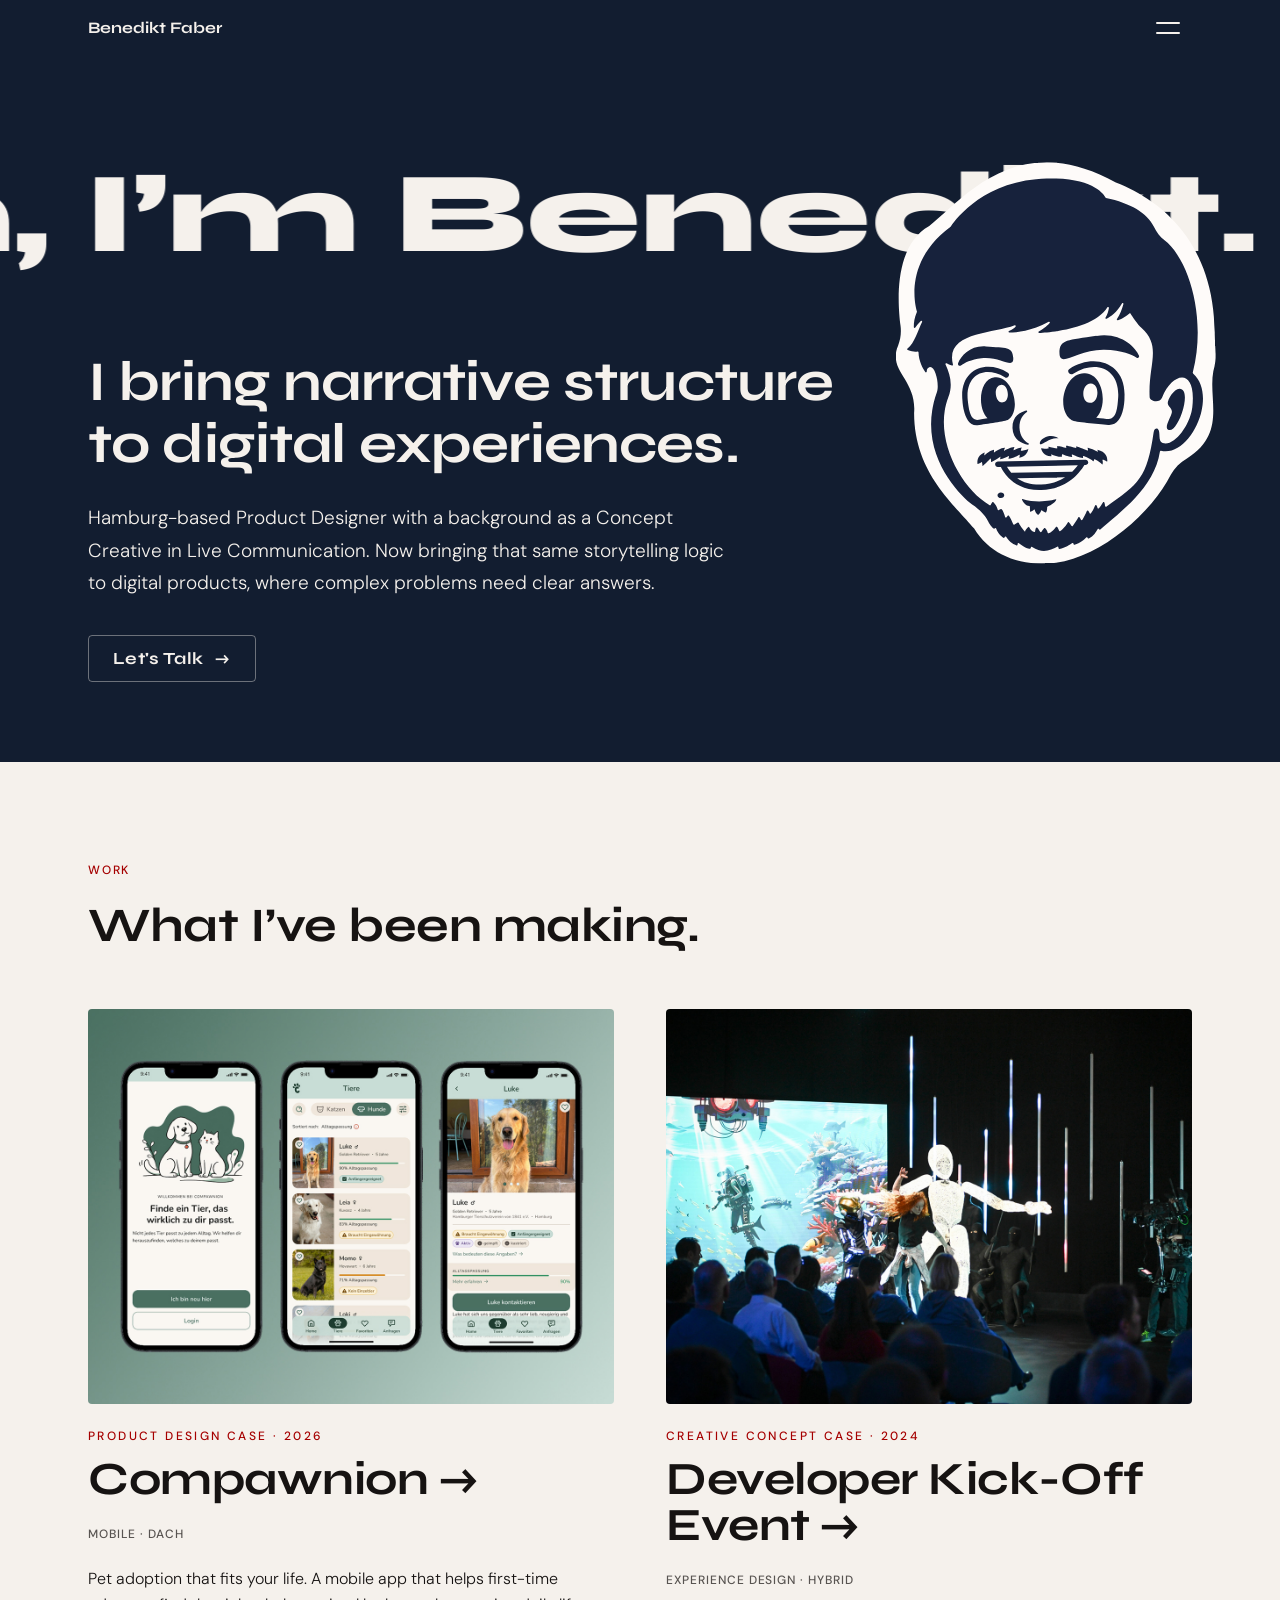
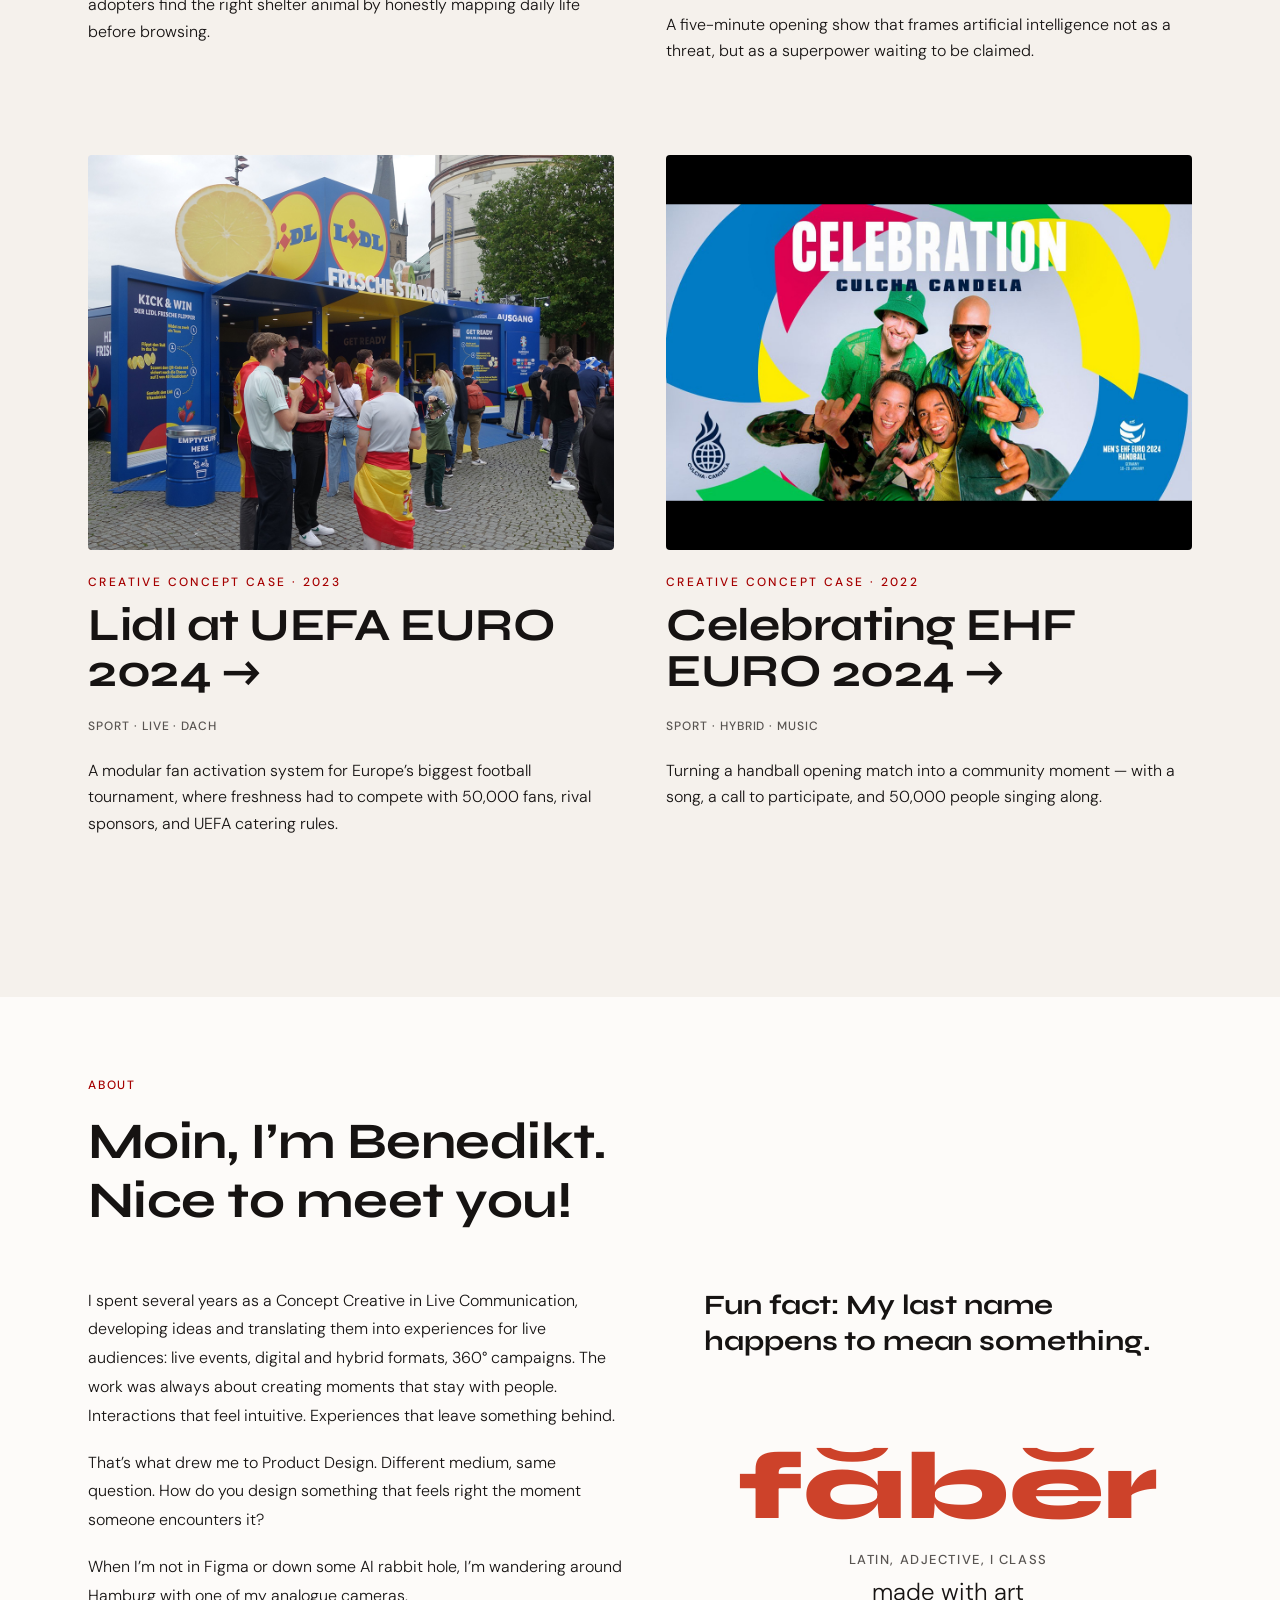
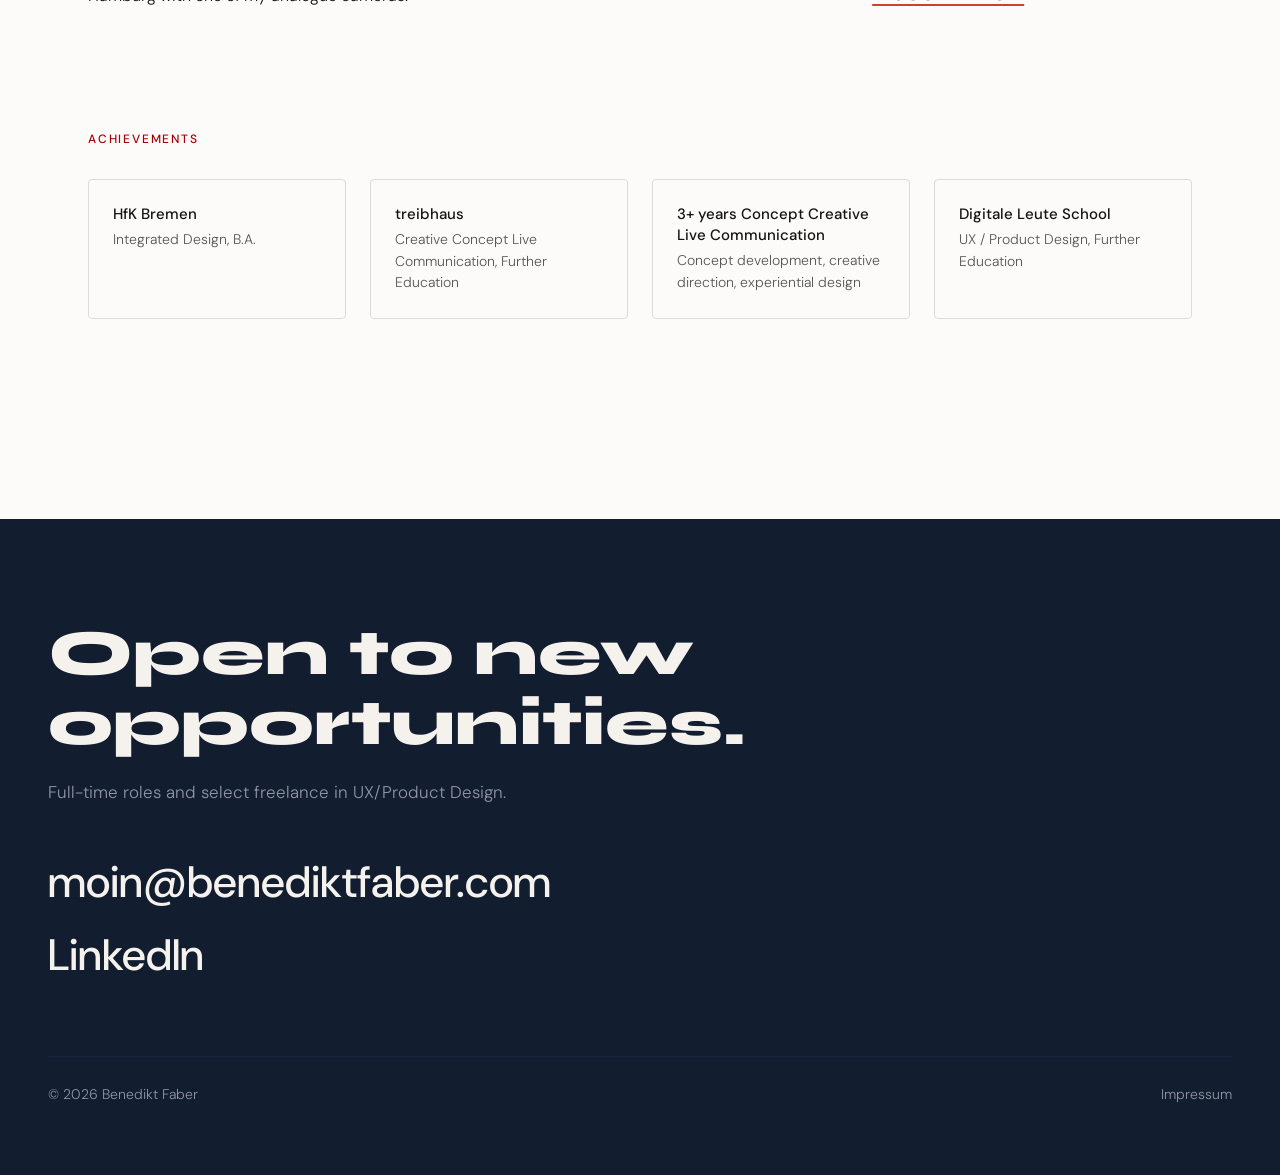
==== commit e776577a: "Add files via upload" ====
--- a/index.html
+++ b/index.html
@@ -50,6 +50,7 @@
     </ul>
   </div>
 
+  <main id="main">
   <!-- HERO -->
   <header class="hero">
     <div class="hero-inner">
@@ -179,6 +180,7 @@
       </div>
     </div>
   </section>
+  </main>
 
   <!-- FOOTER / CONTACT -->
   <footer class="footer" id="contact">
--- a/shared.css
+++ b/shared.css
@@ -12,6 +12,11 @@
      carries a trace of the brand temperature. */
   --color-accent:       oklch(57.5% 0.18 32);     /* vermilion */
   --color-accent-soft:  oklch(57.5% 0.18 32 / 0.14);
+  /* Darker vermilion reserved for small accent text on cream surfaces.
+     The display accent fails WCAG AA 4.5:1 at body sizes; this token
+     clears AA against --color-bg and --color-bg-tinted while staying
+     in the vermilion family. */
+  --color-accent-text:  oklch(45% 0.19 32);
   --color-dark:         oklch(23% 0.04 262);      /* deep navy */
   --color-bg:           oklch(96% 0.008 70);      /* warm cream */
   --color-bg-tinted:    oklch(93% 0.008 70);      /* deeper cream */
--- a/styles.css
+++ b/styles.css
@@ -25,7 +25,7 @@
 }
 
 .section-label.accent {
-  color: var(--color-accent);
+  color: var(--color-accent-text);
 }
 
 .section-label.on-dark {
@@ -655,7 +655,7 @@
   font-size: 12px;
   letter-spacing: 0.2em;
   text-transform: uppercase;
-  color: var(--color-accent);
+  color: var(--color-accent-text);
 }
 
 .work-card-tile-name {
@@ -1644,15 +1644,16 @@
 
 /* Section 05 — Testing (inverted) */
 
+/* Testing section: "What Worked" stacks above "What Changed". The
+   What Worked column is full width with a paragraph; the What
+   Changed column hosts a change-list that we lay out in two columns
+   on desktop so the long list reads at a comfortable scan-length
+   per side rather than one tall stack. */
 .testing-grid {
   margin-top: 64px;
   display: flex;
-  gap: 80px;
-  align-items: flex-start;
-}
-
-.testing-col {
-  flex: 1;
+  flex-direction: column;
+  gap: 56px;
 }
 
 .testing-body {
@@ -1676,6 +1677,25 @@
 
 .change-item:first-child {
   border-top: 0;
+  padding-top: 0;
+  margin-top: 0;
+}
+
+/* Inside the testing-grid only, the change-list becomes a 2-col
+   grid. The per-item border-tops (which work as dividers in a
+   single-column list) would create awkward cross-column rules in
+   a grid, so we strip them here and rely on the grid gap for
+   separation. Other usages of .change-list (team rosters,
+   outcome lists on other case-study pages) keep the divided
+   single-column treatment. */
+.testing-grid .change-list {
+  display: grid;
+  grid-template-columns: 1fr 1fr;
+  gap: 24px 48px;
+}
+
+.testing-grid .change-list .change-item {
+  border-top: none;
   padding-top: 0;
   margin-top: 0;
 }
@@ -1727,12 +1747,6 @@
   gap: 64px 48px;
 }
 
-/* First block (Typography) spans the full grid width as a feature row.
-   Remaining four fall into the 2x2 below. */
-.design-block-feature {
-  grid-column: 1 / -1;
-}
-
 .design-block {
   display: flex;
   flex-direction: column;
@@ -1793,22 +1807,27 @@
    PERSONA CARD
    ============================================================ */
 
+/* Two-column layout: profile on the left (image + name + archetype +
+   facts), attribute sections on the right (one per row, each itself
+   a 2-col grid of title + bullet list). The profile column caps the
+   image at 280px while the attrs column flexes to fill the rest. */
 .persona-card {
   margin-top: 56px;
   display: grid;
-  grid-template-columns: 1fr 1fr;
-  gap: 80px;
+  grid-template-columns: 1fr 2fr;
+  gap: 64px;
   align-items: start;
 }
 
 .persona-profile {
   display: flex;
   flex-direction: column;
-  gap: 28px;
+  gap: 32px;
 }
 
 .persona-image-frame {
   width: 100%;
+  max-width: 280px;
   aspect-ratio: 1 / 1;
   overflow: hidden;
   border-radius: 4px;
@@ -1825,7 +1844,7 @@
 .persona-meta {
   display: flex;
   flex-direction: column;
-  gap: 14px;
+  gap: 16px;
 }
 
 .persona-name {
@@ -1836,11 +1855,22 @@
   line-height: 1.1;
 }
 
+.persona-archetype {
+  font-family: 'DM Sans', sans-serif;
+  font-weight: 500;
+  font-size: 12px;
+  letter-spacing: 0.15em;
+  text-transform: uppercase;
+  color: var(--color-accent);
+}
+
+/* Tabular facts: each li becomes a 2-col grid so Role / Living labels
+   line up vertically and values share the same left edge. */
 .persona-facts {
   list-style: none;
   display: flex;
   flex-direction: column;
-  gap: 4px;
+  gap: 8px;
   font-family: 'DM Sans', sans-serif;
   font-weight: 300;
   font-size: 16px;
@@ -1848,16 +1878,41 @@
   line-height: 1.55;
 }
 
+.persona-facts li {
+  display: grid;
+  grid-template-columns: 72px 1fr;
+  gap: 16px;
+}
+
+.persona-fact-label {
+  font-weight: 500;
+  color: var(--color-text);
+}
+
 .persona-attrs {
   display: flex;
   flex-direction: column;
-  gap: 40px;
-}
-
+  gap: 64px;
+}
+
+/* Each attribute block: heading on the left, bullet list on the
+   right. The heading replaces the numbered eyebrow ("01"/"02"/"03")
+   the example used — using the section name itself as the anchor. */
 .persona-attr {
-  display: flex;
-  flex-direction: column;
-  gap: 16px;
+  display: grid;
+  grid-template-columns: 1fr 2fr;
+  gap: 32px;
+  align-items: start;
+}
+
+.persona-attr-title {
+  font-family: 'Syne', sans-serif;
+  font-weight: 700;
+  font-size: 22px;
+  color: var(--color-text);
+  line-height: 1.25;
+  letter-spacing: -0.005em;
+  margin: 0;
 }
 
 .persona-list {
@@ -1900,8 +1955,9 @@
     margin-top: 40px;
   }
 
-  .persona-attrs {
-    gap: 32px;
+  .persona-attr {
+    grid-template-columns: 1fr;
+    gap: 12px;
   }
 }
 
@@ -2186,10 +2242,17 @@
   }
 
   .decision-block,
-  .solution-block,
-  .testing-grid {
+  .solution-block {
     flex-direction: column;
     gap: 32px;
+  }
+
+  .testing-grid {
+    gap: 40px;
+  }
+
+  .testing-grid .change-list {
+    grid-template-columns: 1fr;
   }
 
   .problem-stats {
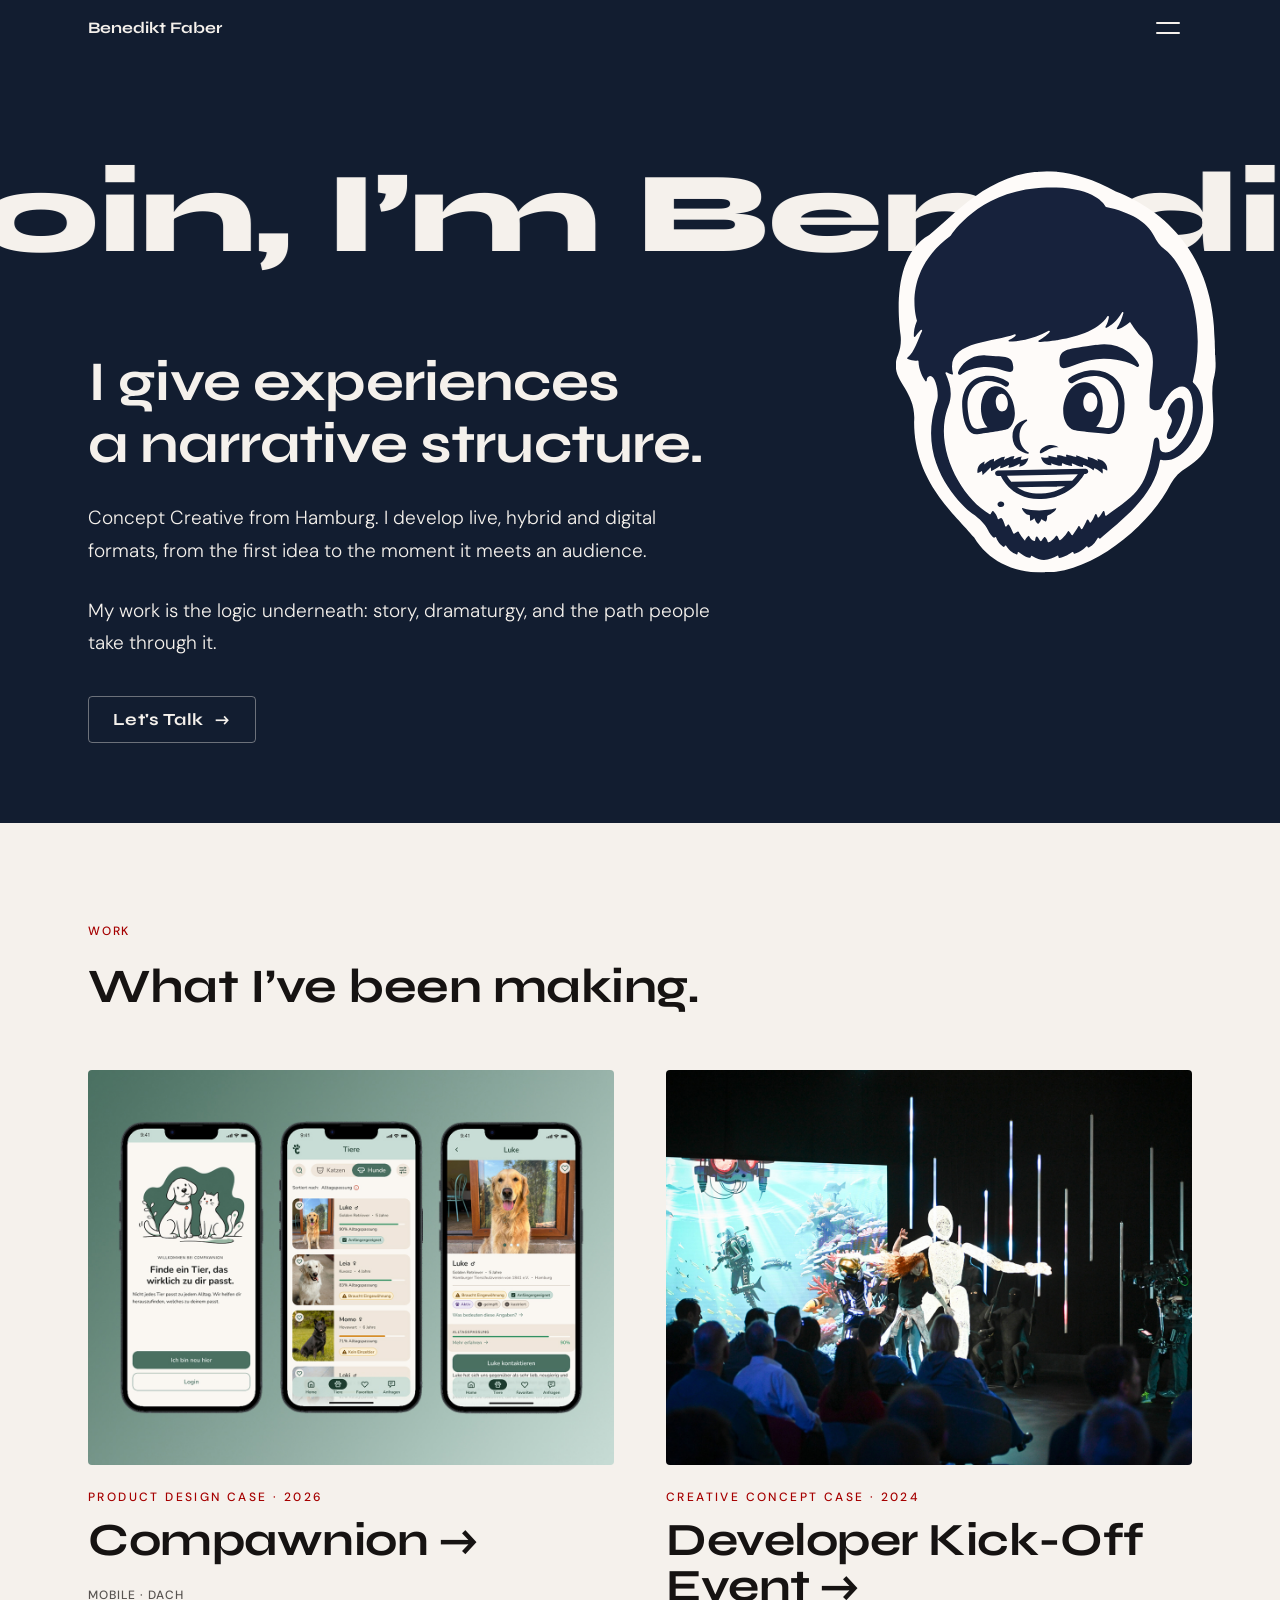
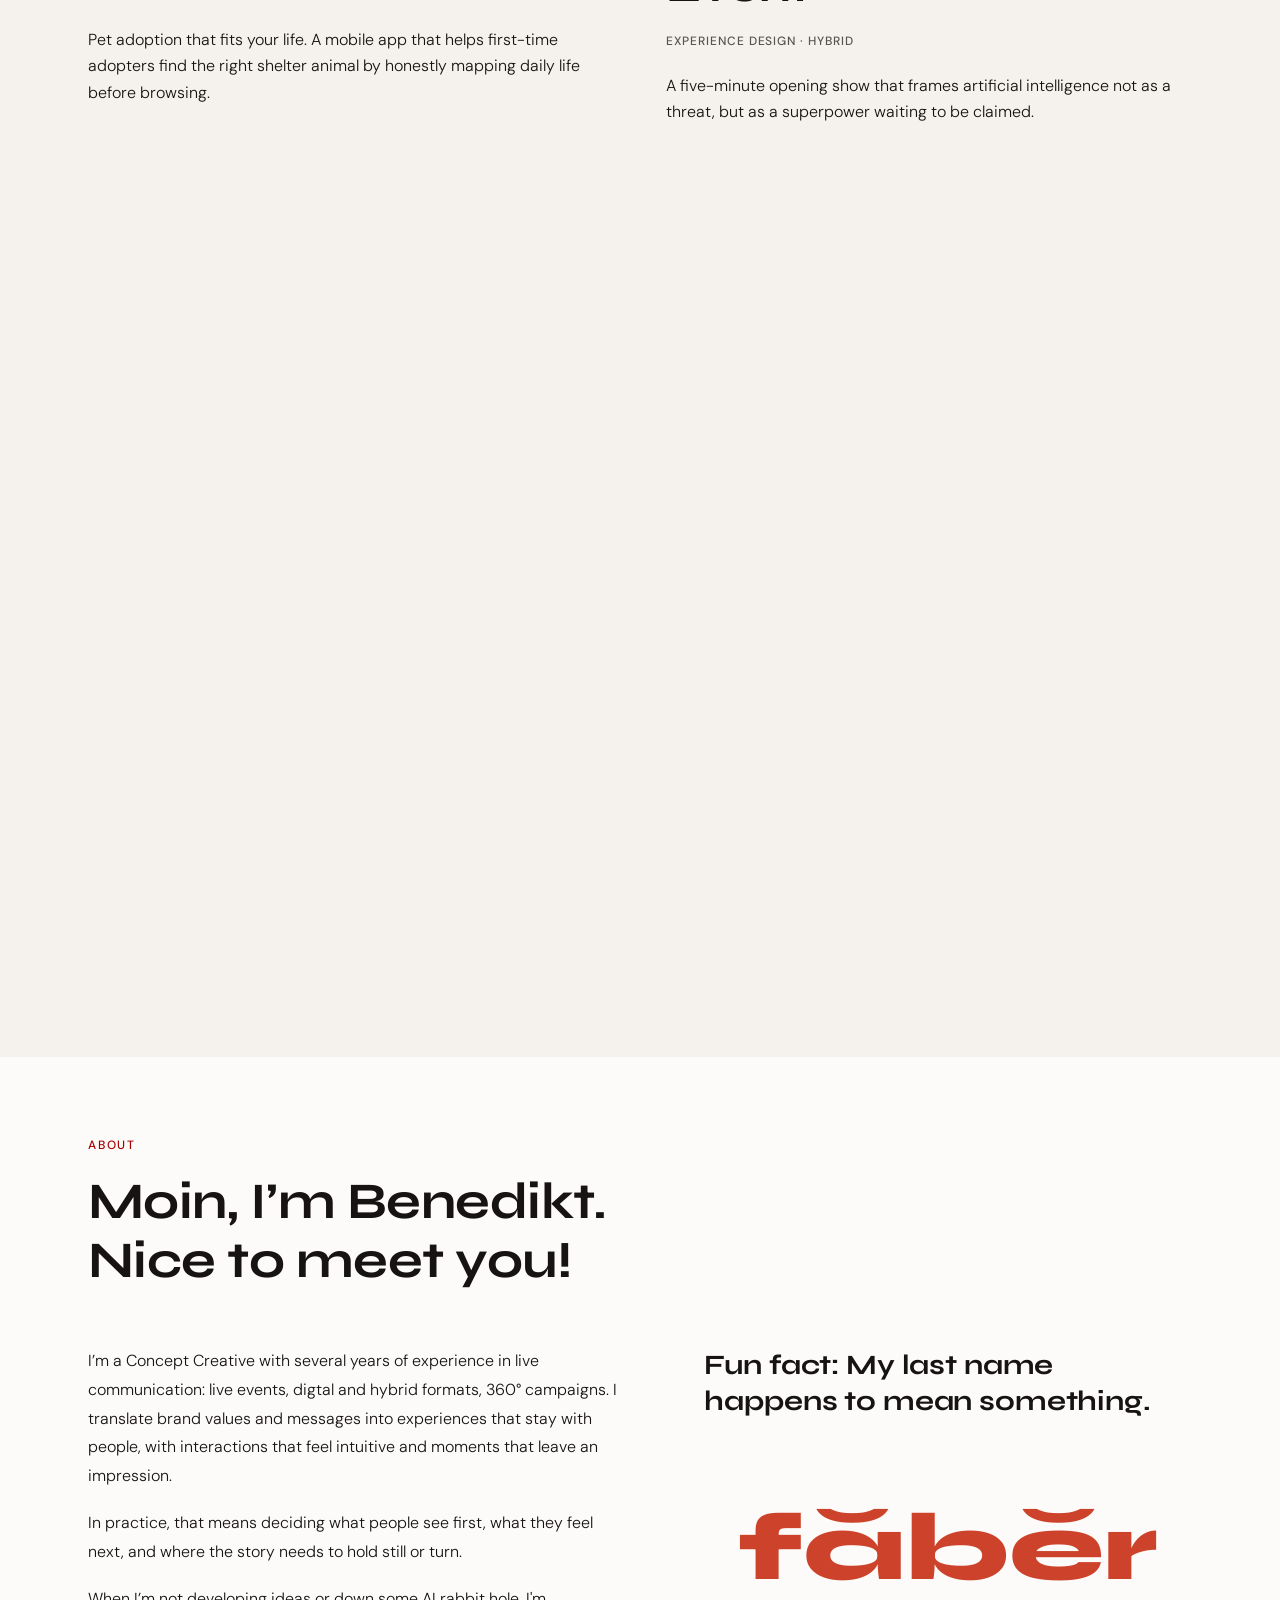
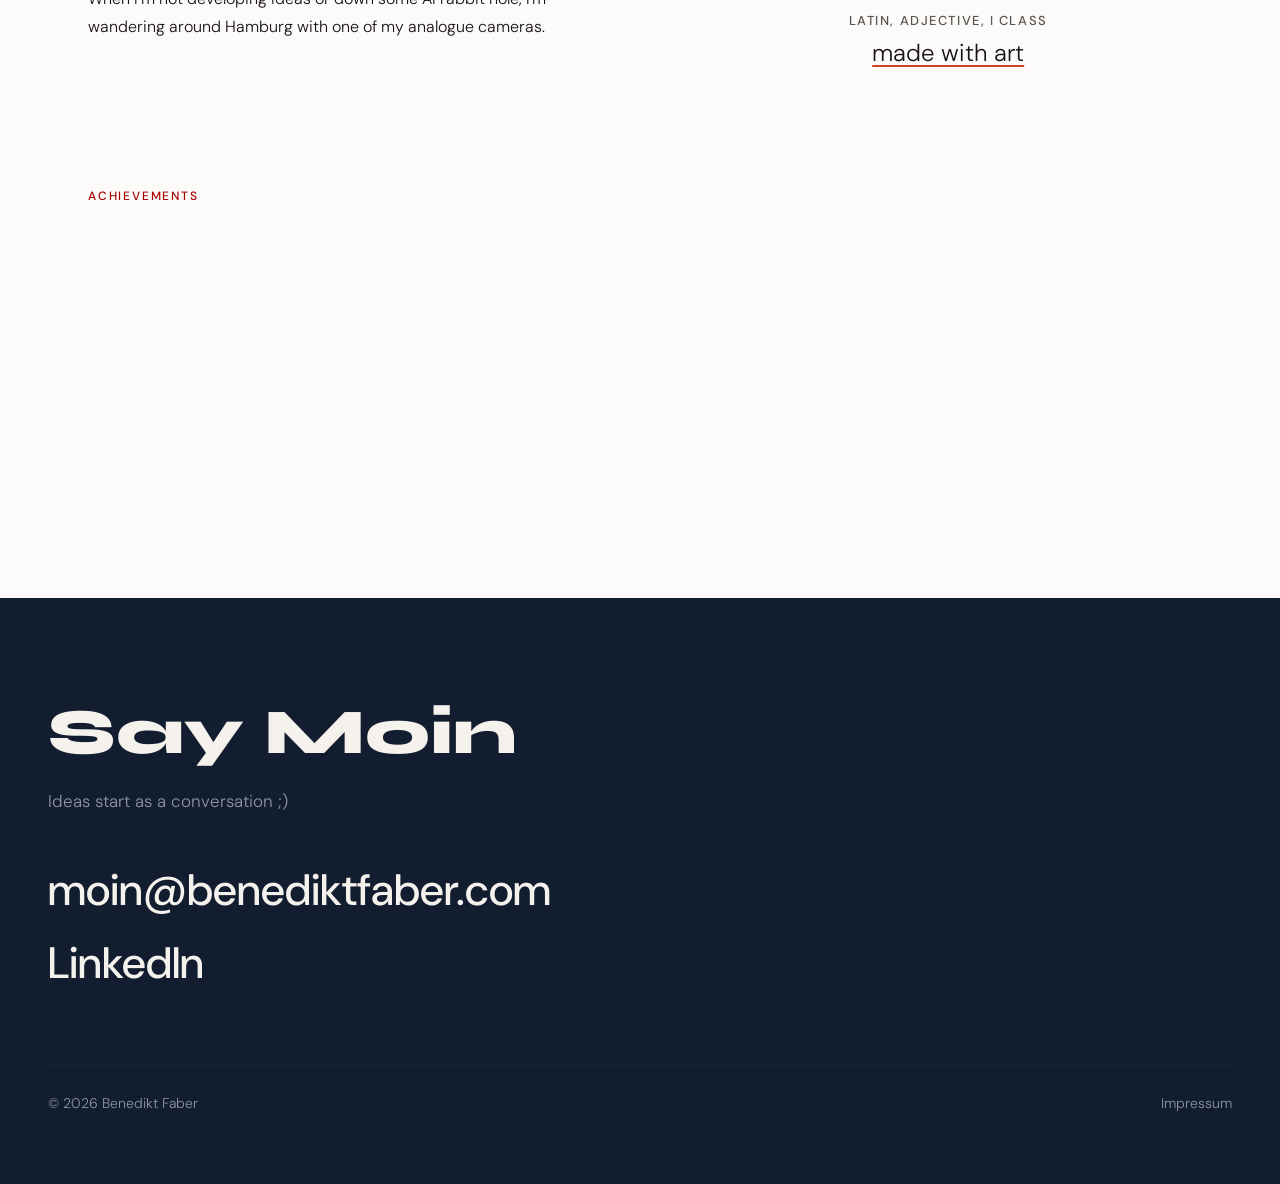
==== commit c617e360: "Add files via upload" ====
--- a/index.html
+++ b/index.html
@@ -4,7 +4,7 @@
   <meta charset="UTF-8">
   <meta name="viewport" content="width=device-width, initial-scale=1.0">
   <meta name="description" content="Benedikt Faber, Product Designer based in Hamburg. Storytelling structure from Live Communication carried into digital products.">
-  <title>Benedikt Faber, Product Designer in Hamburg</title>
+  <title>Benedikt Faber, Concept Creative from Hamburg</title>
   <link rel="icon" type="image/x-icon" href="img/favicon.ico">
   <link rel="preconnect" href="https://fonts.googleapis.com">
   <link rel="preconnect" href="https://fonts.gstatic.com" crossorigin>
@@ -63,8 +63,9 @@
 
       <div class="hero-row">
         <div class="hero-text">
-          <h1 class="hero-h1">I bring narrative structure <br/> to digital experiences.</h1>
-          <p class="hero-sub">Hamburg-based Product Designer with a background as a Concept Creative in Live Communication. Now bringing that same storytelling logic to digital products, where complex problems need clear answers.</p>
+          <h1 class="hero-h1">I give experiences </br>a narrative structure.</h1>
+          <p class="hero-sub">Concept Creative from Hamburg. I develop live, hybrid and digital formats, from the first idea to the moment it meets an audience.</p>
+		  <p class="hero-sub">My work is the logic underneath: story, dramaturgy, and the path people take through it.</p>
           <a href="#contact" class="hero-cta">
             <span class="hero-cta-label">Let's Talk</span>
             <span class="hero-cta-arrow" aria-hidden="true">&rarr;</span>
@@ -141,9 +142,9 @@
       <div class="about-grid">
         <div class="about-text-col">
           <div class="about-body">
-            <p>I spent several years as a Concept Creative in Live Communication, developing ideas and translating them into experiences for live audiences: live events, digital and hybrid formats, 360° campaigns. The work was always about creating moments that stay with people. Interactions that feel intuitive. Experiences that leave something behind.</p>
-            <p>That&rsquo;s what drew me to Product Design. Different medium, same question. How do you design something that feels right the moment someone encounters it?</p>
-            <p>When I&rsquo;m not in Figma or down some AI rabbit hole, I&rsquo;m wandering around Hamburg with one of my analogue cameras.</p>
+            <p>I&rsquo;m a Concept Creative with several years of experience in live communication: live events, digtal and hybrid formats, 360° campaigns. I translate brand values and messages into experiences that stay with people, with interactions that feel intuitive and moments that leave an impression.</p>
+			<p>In practice, that means deciding what people see first, what they feel next, and where the story needs to hold still or turn.</p>
+            <p>When I&rsquo;m not developing ideas or down some AI rabbit hole, I'm wandering around Hamburg with one of my analogue cameras.</p>
           </div>
         </div>
 
@@ -161,20 +162,20 @@
         <span class="section-label accent">Achievements</span>
         <div class="cv-list">
           <div class="cv-item reveal">
-            <div class="cv-item-title">HfK Bremen</div>
-            <div class="cv-item-subtitle">Integrated Design, B.A.</div>
+            <div class="cv-item-title">Integrated Design, B.A.</div>
+            <div class="cv-item-subtitle">2018 – Hochschule für K&uuml;nste Bremen</div>
           </div>
           <div class="cv-item reveal">
-            <div class="cv-item-title">treibhaus</div>
-            <div class="cv-item-subtitle">Creative Concept Live Communication, Further Education</div>
+            <div class="cv-item-title">Further Education: Concept Creative</div>
+            <div class="cv-item-subtitle">2022 – treibhaus</div>
+          </div>
+		  <div class="cv-item reveal">
+            <div class="cv-item-title">Further Education: Product Design (UX/UI)</div>
+            <div class="cv-item-subtitle">2026 – Digitale Leute School</div>
           </div>
           <div class="cv-item reveal">
-            <div class="cv-item-title">3+ years Concept Creative Live Communication</div>
-            <div class="cv-item-subtitle">Concept development, creative direction, experiential design</div>
-          </div>
-          <div class="cv-item reveal">
-            <div class="cv-item-title">Digitale Leute School</div>
-            <div class="cv-item-subtitle">UX / Product Design, Further Education</div>
+            <div class="cv-item-title">3+ years workexperience</div>
+            <div class="cv-item-subtitle">Live experience and experiental marketing concepts for brands like Telekom, Lidl, DHL and many more.</div>
           </div>
         </div>
       </div>
@@ -185,8 +186,8 @@
   <!-- FOOTER / CONTACT -->
   <footer class="footer" id="contact">
     <div class="footer-inner">
-      <h2 class="footer-headline">Open to new<br>opportunities.</h2>
-      <p class="footer-subhead">Full-time roles and select freelance in UX/Product Design.</p>
+      <h2 class="footer-headline">Say Moin</h2>
+      <p class="footer-subhead">Ideas start as a conversation ;) </p>
 
       <div class="footer-contacts">
         <a class="footer-contact-link" href="mailto:moin@benediktfaber.com">moin@benediktfaber.com</a>
